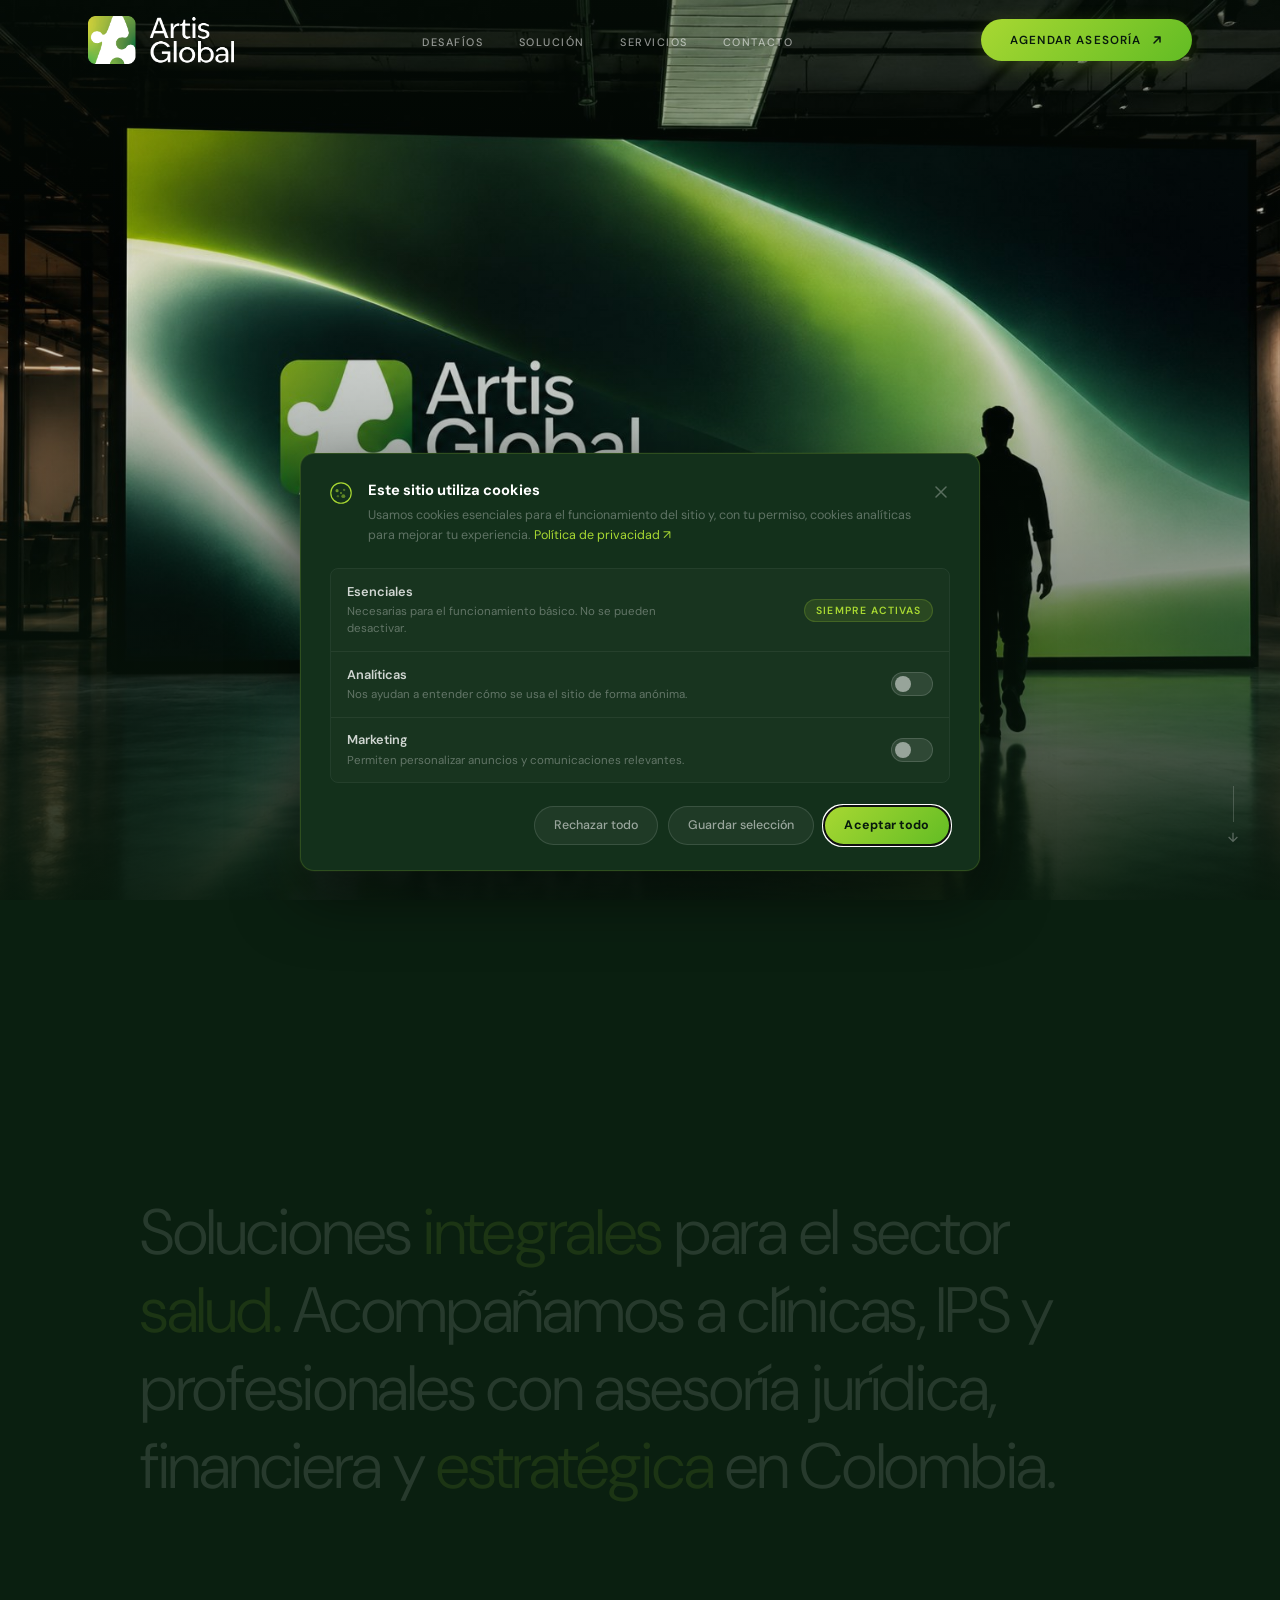
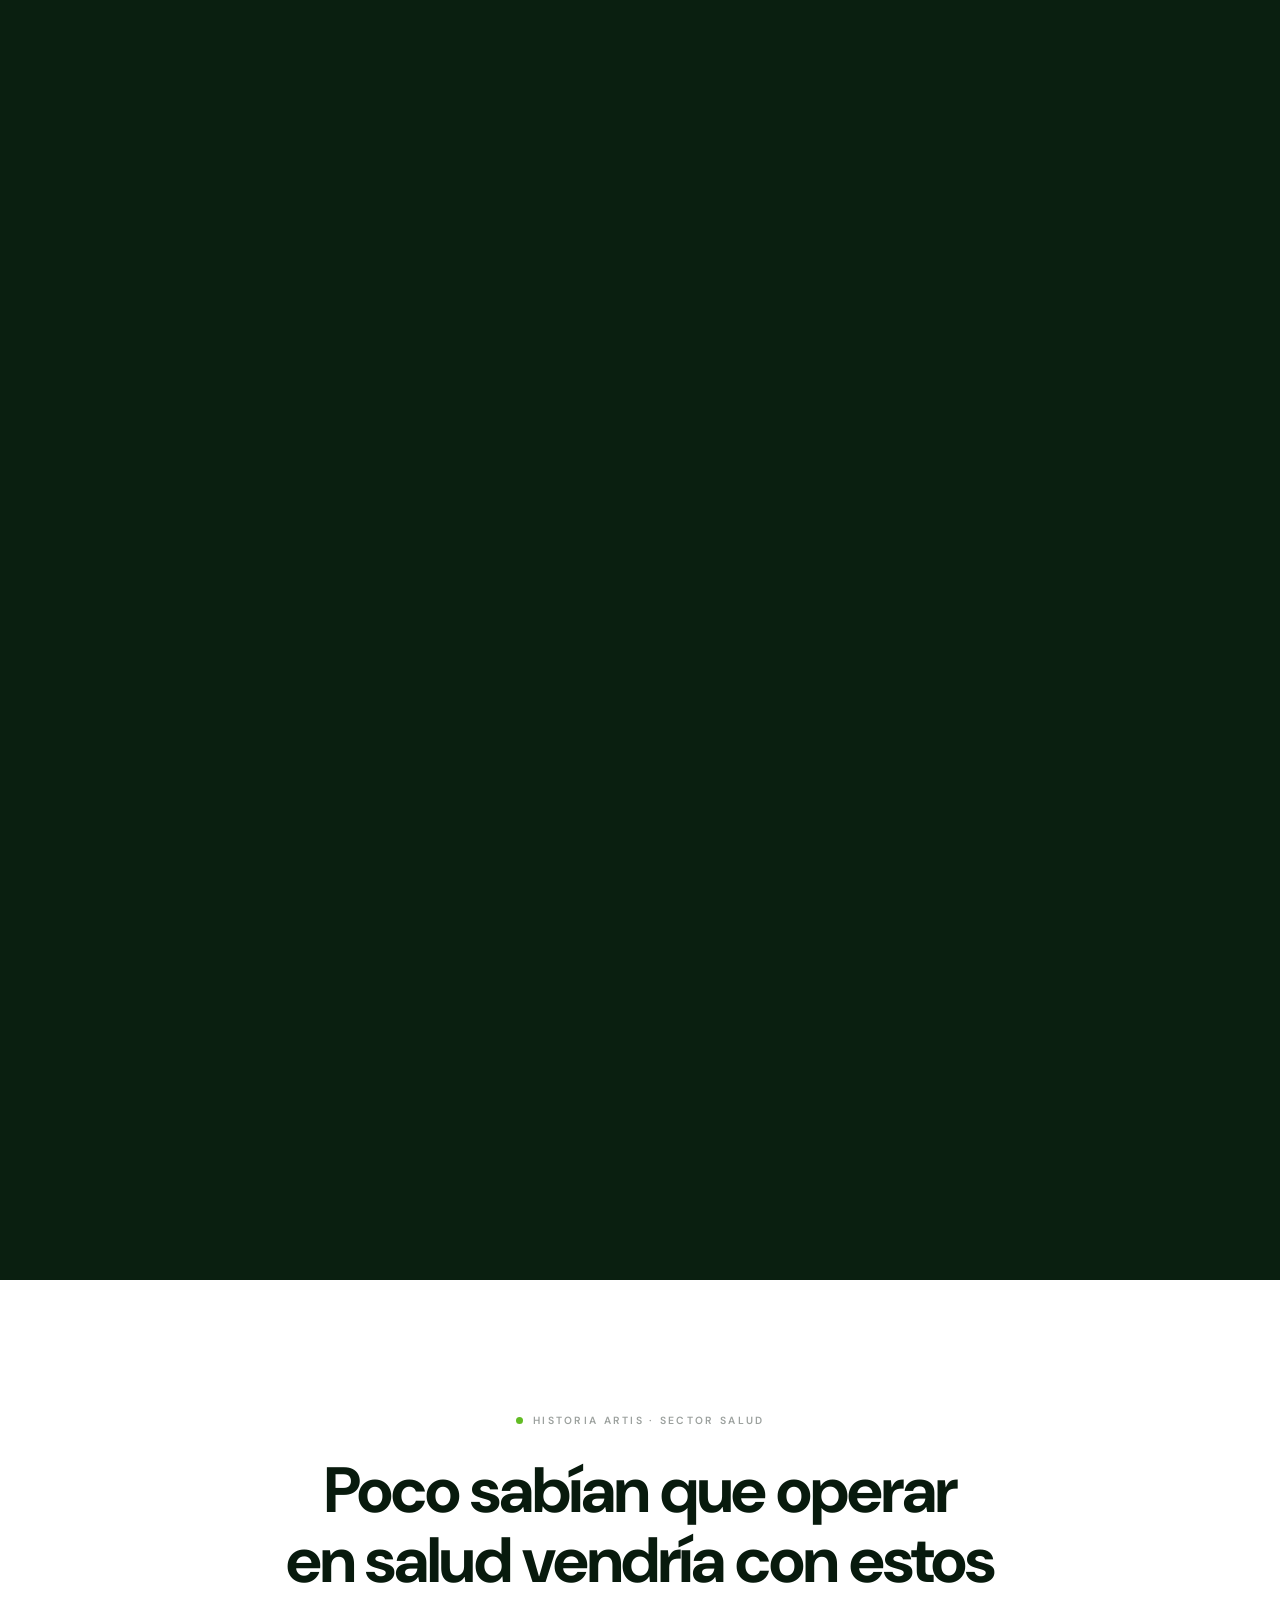
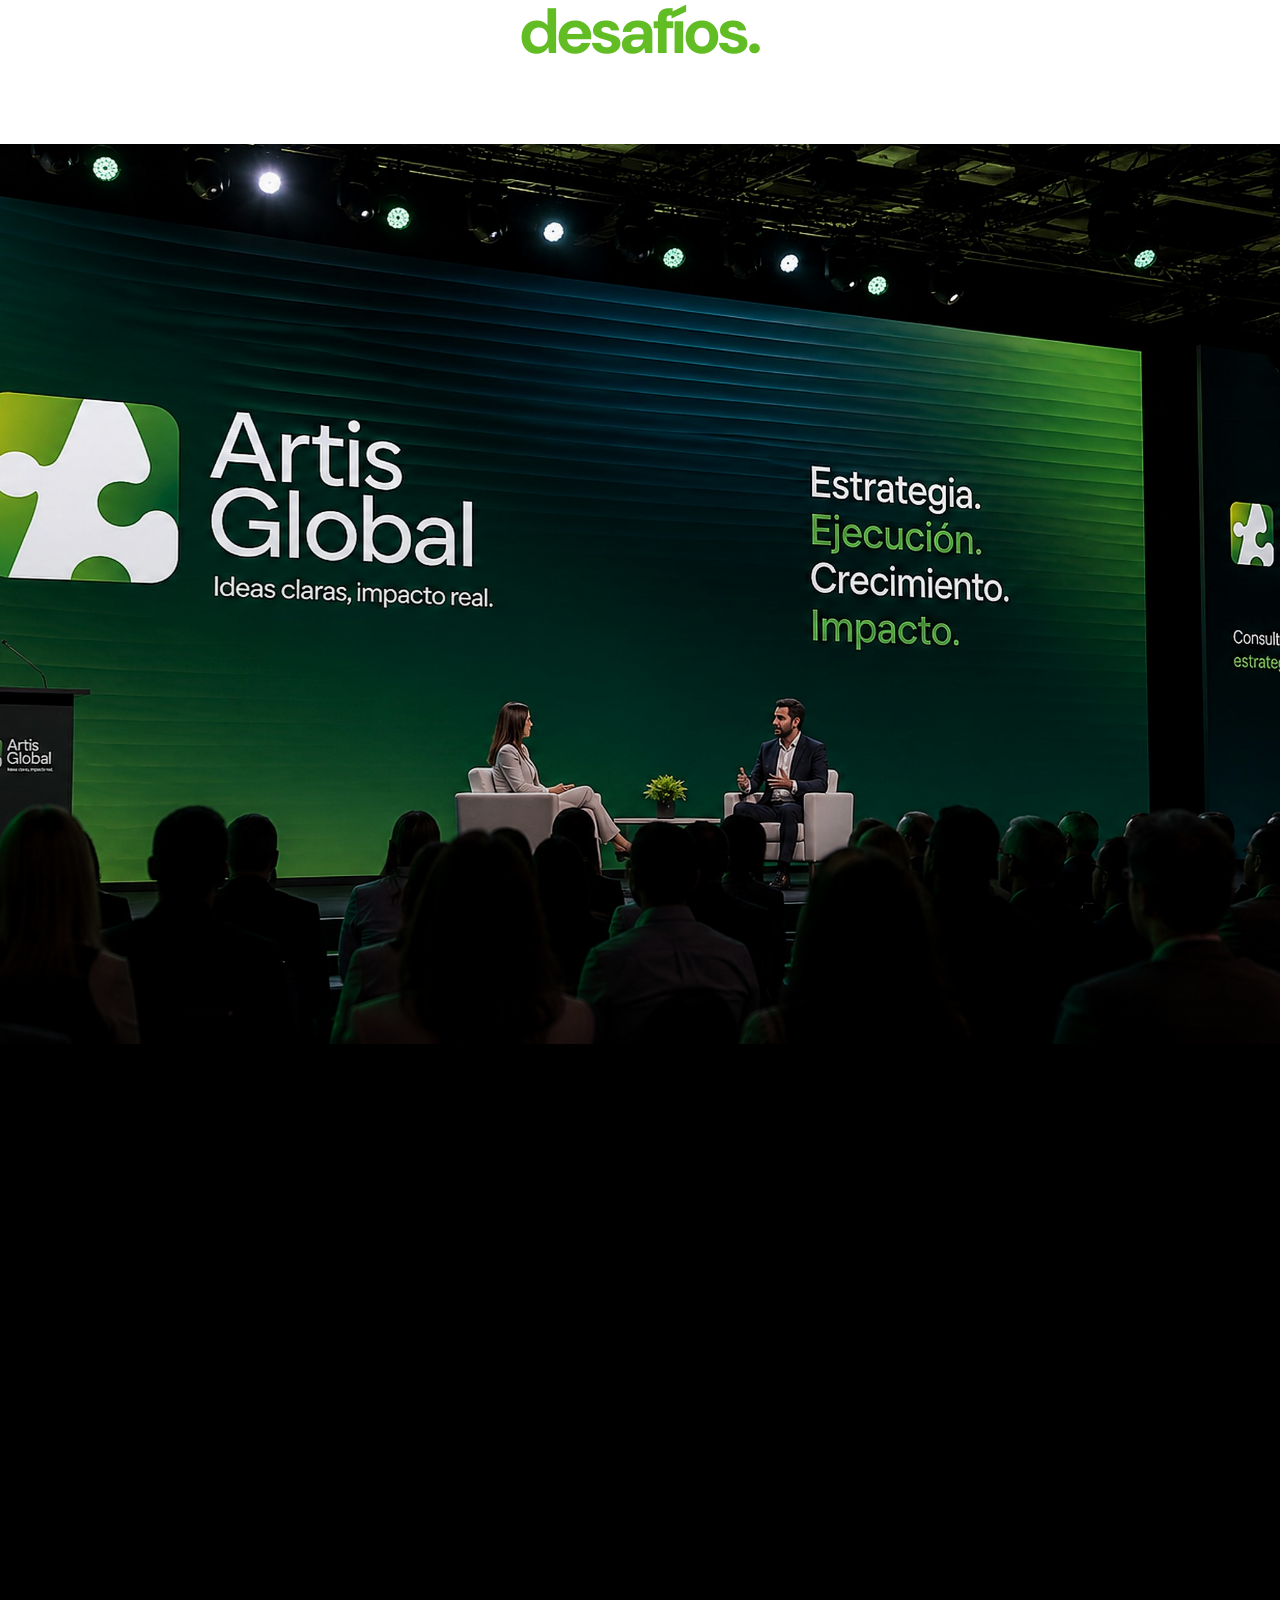
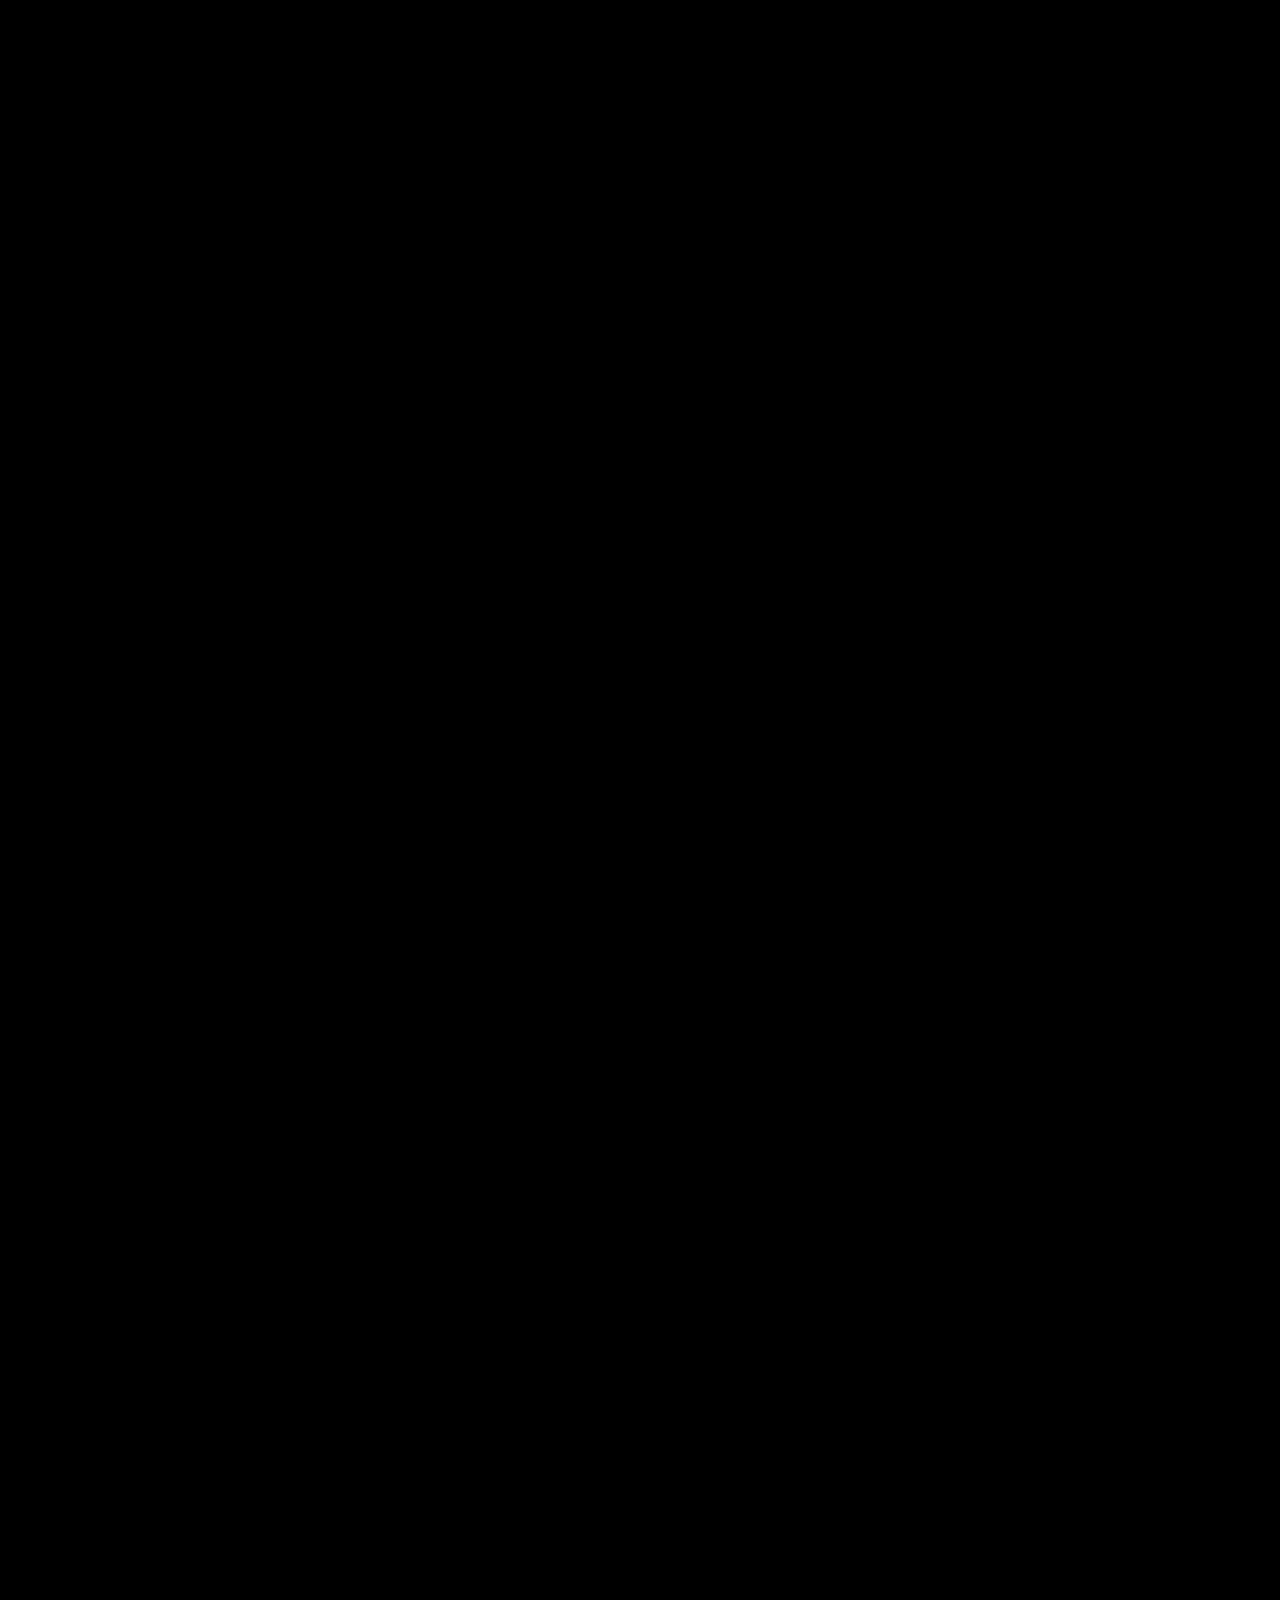
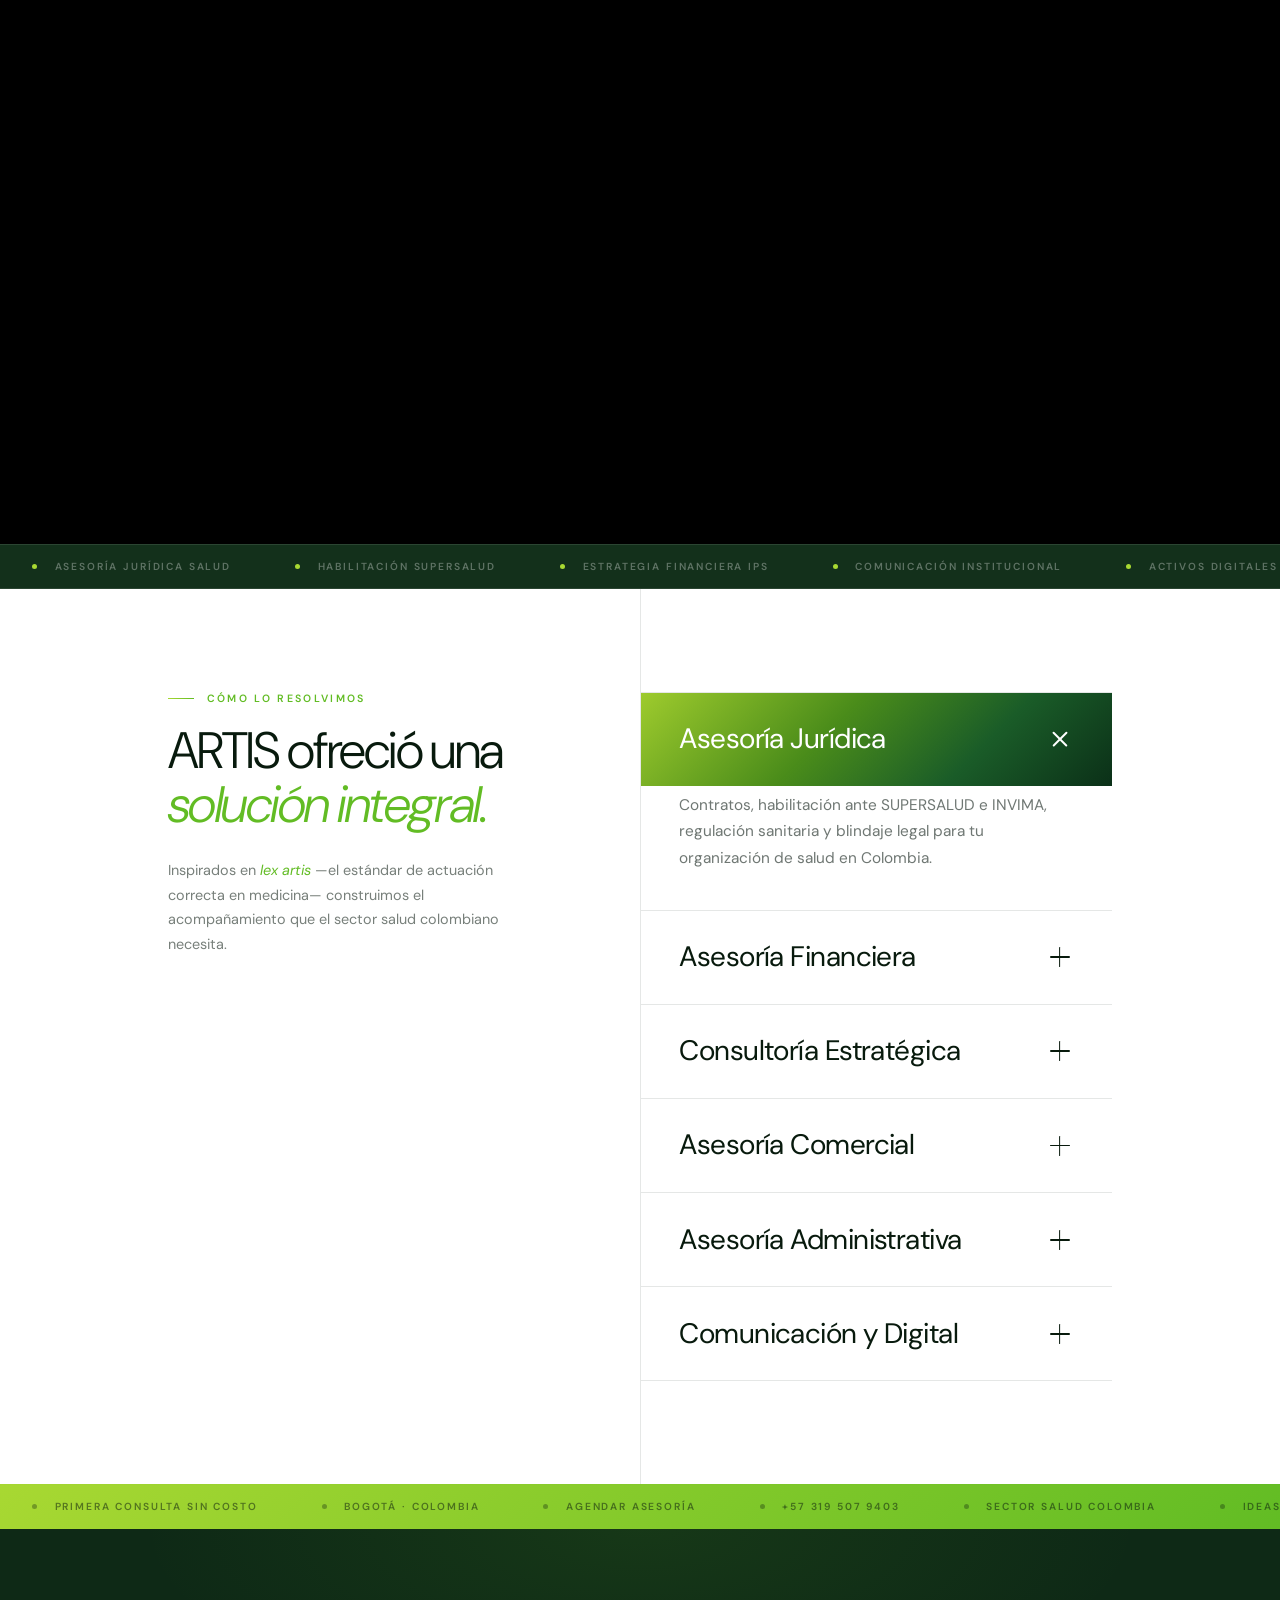
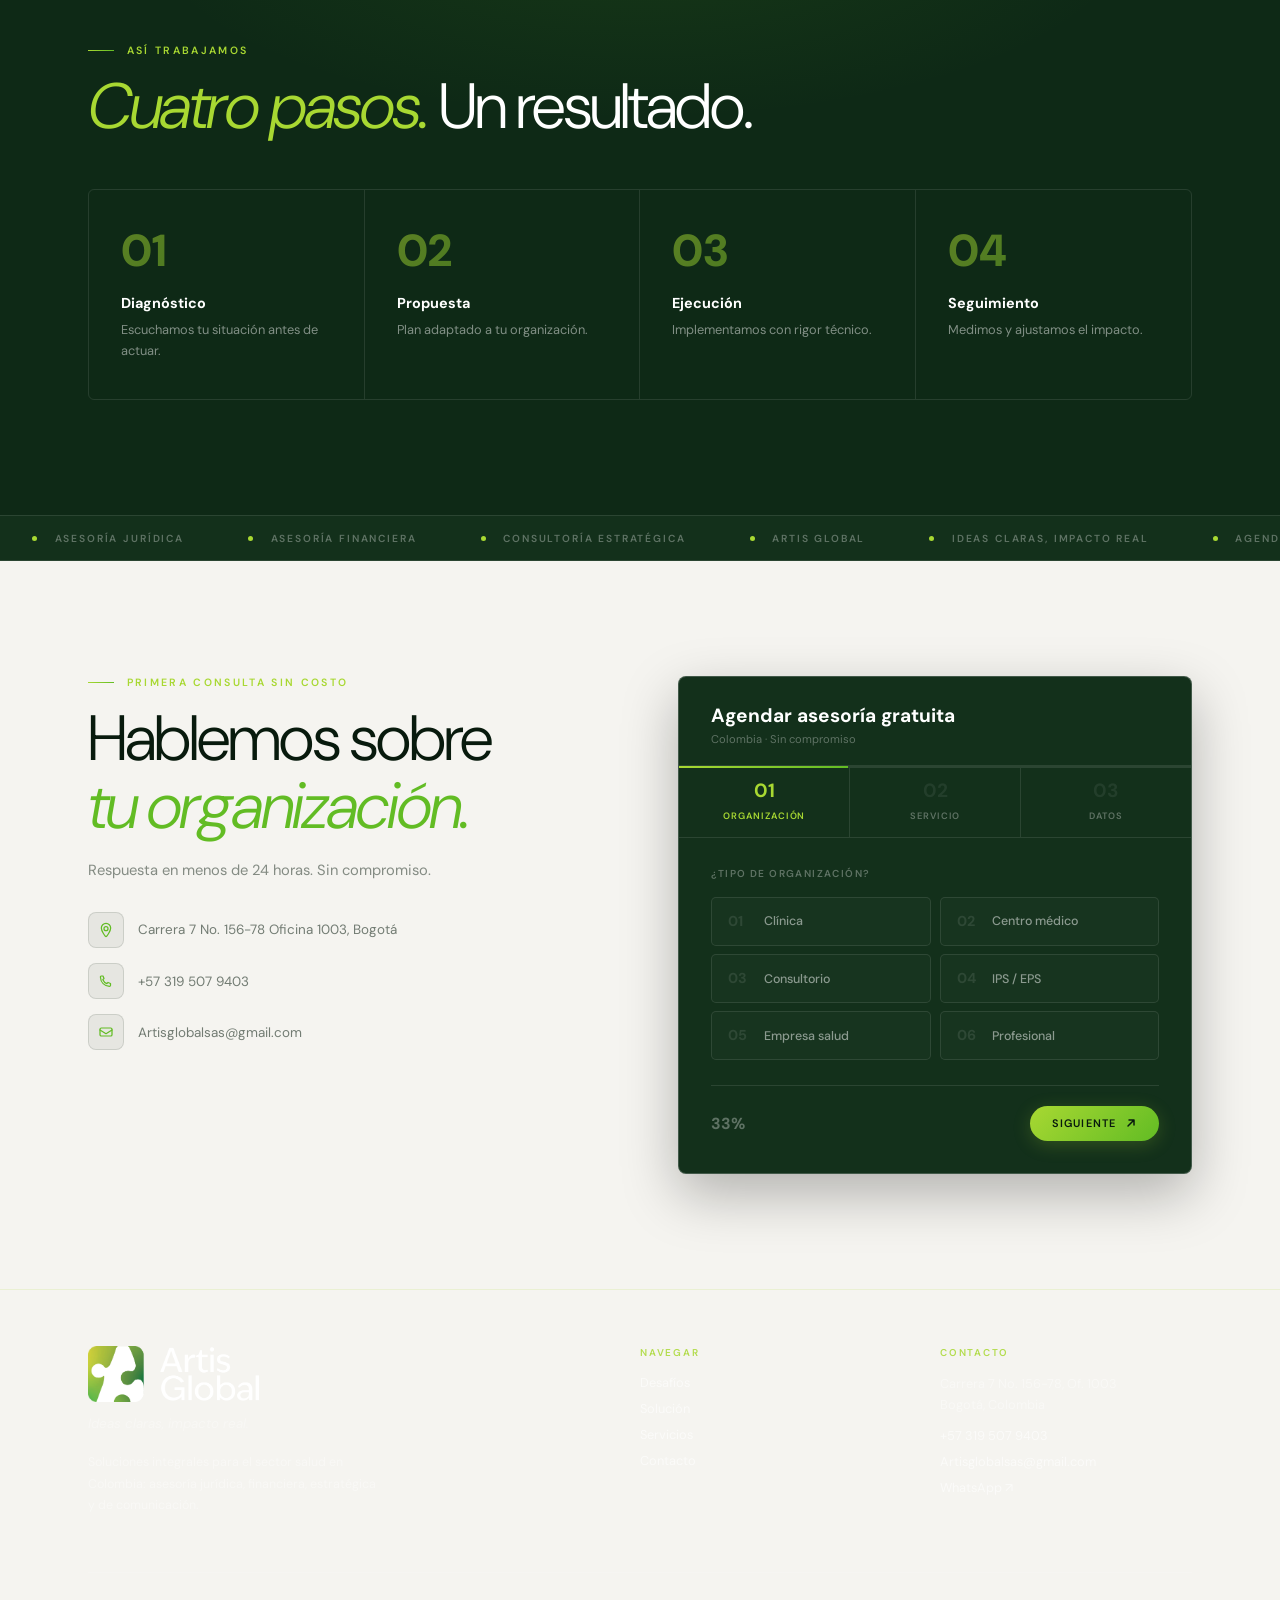
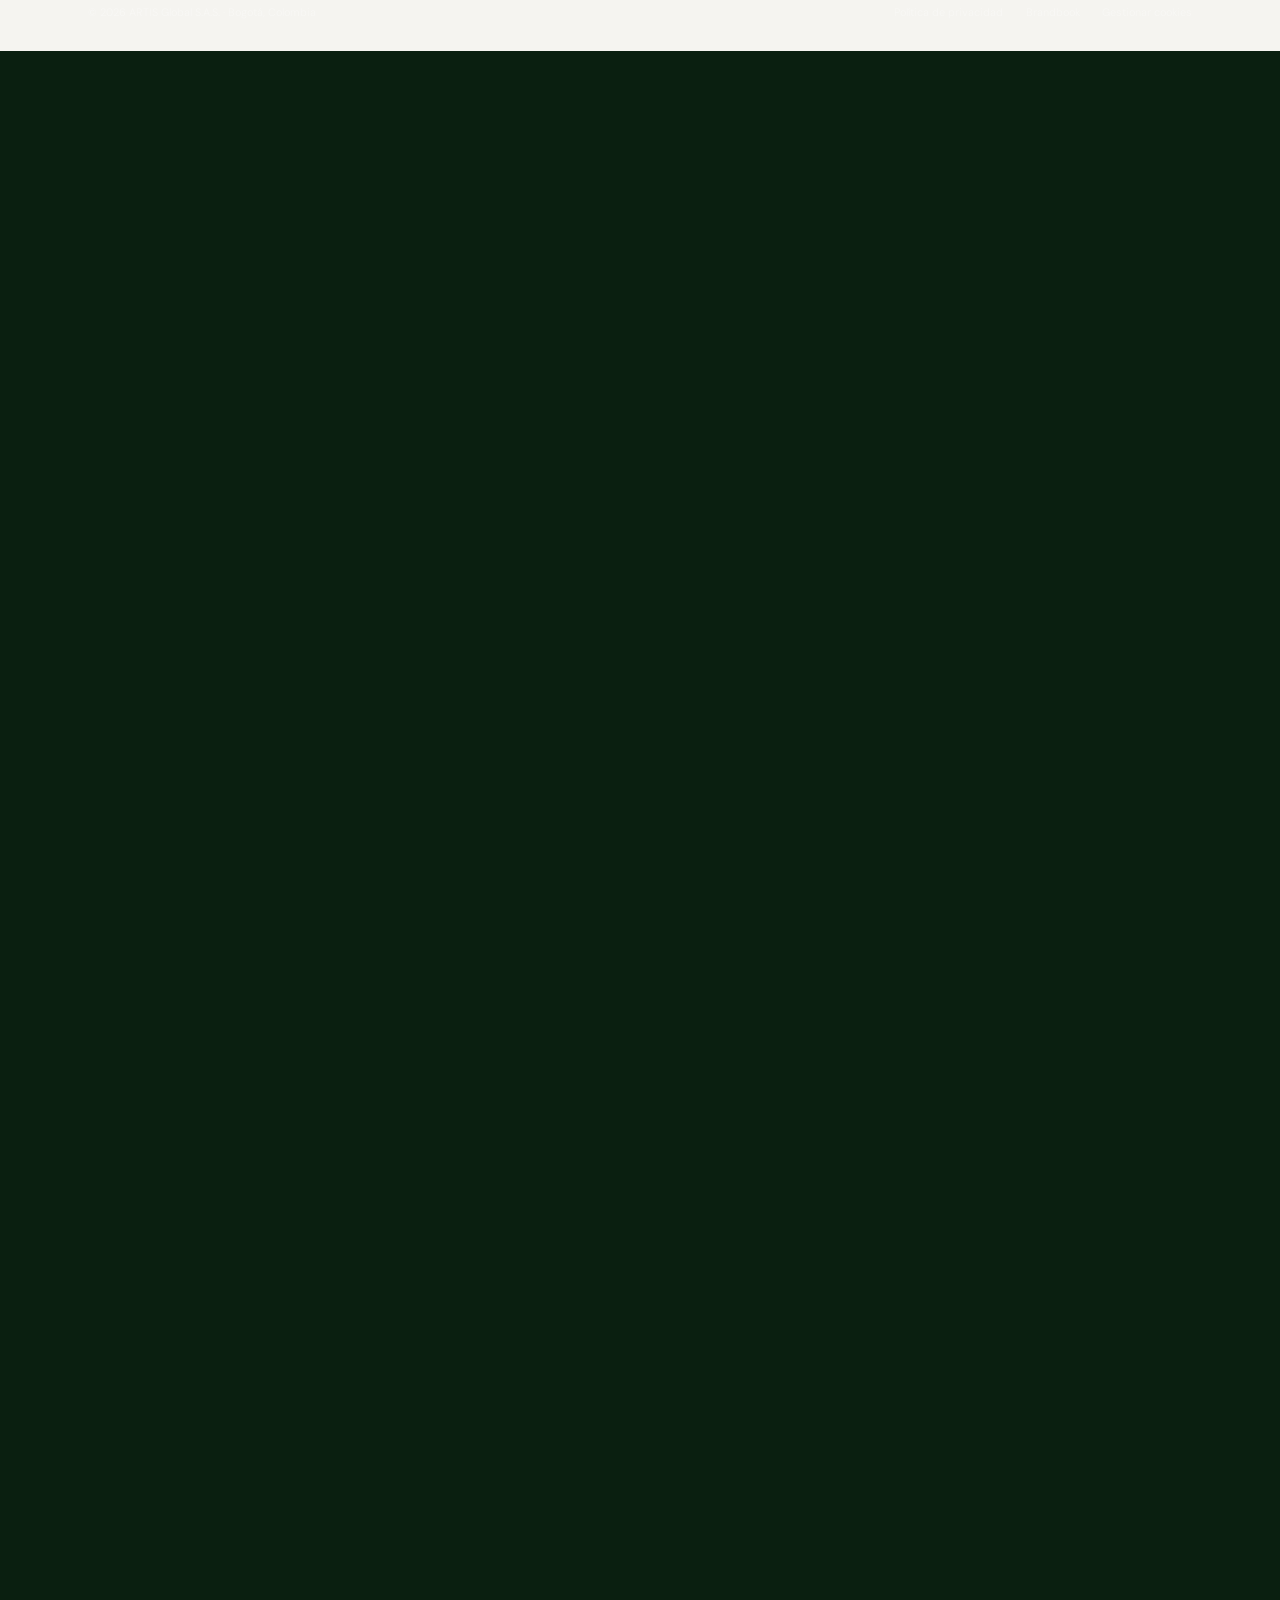
==== docs/index.html @ 13c028be "Footer: Brandbook a fila legal; mejora la resolucion del fondo del parallax - Mueve el enlace Brandb" ====
<!DOCTYPE html>
<html lang="es-CO" prefix="og: https://ogp.me/ns#">
<head>
  <meta charset="UTF-8">
  <meta name="viewport" content="width=device-width, initial-scale=1.0">
  <title>ARTIS Global | Soluciones Integrales Sector Salud Colombia</title>
  <meta name="description" content="ARTIS acompaña a clínicas, médicos, IPS y EPS en Colombia con asesoría jurídica, financiera, estratégica y de comunicación. Primera consulta sin costo. Bogotá.">
  <meta name="keywords" content="asesoría jurídica sector salud Colombia, consultoría clínicas IPS EPS Bogotá, habilitación SUPERSALUD INVIMA, comunicación digital salud Colombia, ARTIS Global Colombia">
  <meta name="robots" content="index, follow, max-snippet:-1, max-image-preview:large">
  <meta name="author" content="ARTIS Global S.A.S.">
  <meta name="language" content="es-CO">
  <meta name="geo.region" content="CO-DC">
  <meta name="geo.placename" content="Bogotá, Colombia">
  <meta name="geo.position" content="4.710989;-74.072092">
  <meta name="ICBM" content="4.710989, -74.072092">
  <link rel="canonical" href="https://www.artisglobal.com/">
  <link rel="alternate" hreflang="es-CO" href="https://www.artisglobal.com/">
  <link rel="alternate" hreflang="x-default" href="https://www.artisglobal.com/">
  <meta property="og:type"         content="website">
  <meta property="og:url"          content="https://www.artisglobal.com/">
  <meta property="og:site_name"    content="ARTIS Global">
  <meta property="og:title"        content="ARTIS Global | Soluciones Integrales Sector Salud Colombia">
  <meta property="og:description"  content="Asesoría jurídica, financiera, estratégica y de comunicación para el sector salud. Primera consulta sin costo.">
  <meta property="og:image"        content="https://www.artisglobal.com/og-artis.jpg">
  <meta property="og:image:width"  content="1200">
  <meta property="og:image:height" content="630">
  <meta property="og:image:alt"    content="ARTIS Global — Soluciones integrales para el sector salud en Bogotá, Colombia.">
  <meta property="og:locale"       content="es_CO">
  <meta name="twitter:card"        content="summary_large_image">
  <meta name="twitter:title"       content="ARTIS Global | Sector Salud Colombia">
  <meta name="twitter:description" content="Soluciones integrales para clínicas, médicos e IPS en Colombia.">
  <meta name="twitter:image"       content="https://www.artisglobal.com/og-artis.jpg">
  <meta name="theme-color"         content="#0a1f10">
  <script type="application/ld+json">
  {
    "@context":"https://schema.org",
    "@type":["ProfessionalService","LegalService"],
    "name":"ARTIS Global S.A.S.",
    "url":"https://www.artisglobal.com",
    "logo":"https://www.artisglobal.com/artis-logo.png",
    "image":"https://www.artisglobal.com/og-artis.jpg",
    "description":"Firma de soluciones integrales para el sector salud en Colombia: asesoría jurídica, financiera, estratégica, comercial, administrativa y de comunicación para clínicas, IPS, EPS y profesionales de la salud.",
    "slogan":"Ideas claras, impacto real.",
    "address":{"@type":"PostalAddress","streetAddress":"Carrera 7 No. 156-78 Oficina 1003","addressLocality":"Bogotá","addressRegion":"Cundinamarca","postalCode":"110131","addressCountry":"CO"},
    "geo":{"@type":"GeoCoordinates","latitude":"4.710989","longitude":"-74.072092"},
    "hasMap":"https://www.google.com/maps?q=Carrera+7+No.+156-78,+Bogotá,+Colombia",
    "telephone":"+57-319-507-9403",
    "email":"Artisglobalsas@gmail.com",
    "knowsLanguage":["es","en"],
    "priceRange":"$$",
    "currenciesAccepted":"COP",
    "areaServed":[{"@type":"Country","name":"Colombia"},{"@type":"City","name":"Bogotá"}],
    "openingHoursSpecification":[{"@type":"OpeningHoursSpecification","dayOfWeek":["Monday","Tuesday","Wednesday","Thursday","Friday"],"opens":"08:00","closes":"18:00"}],
    "contactPoint":{"@type":"ContactPoint","telephone":"+57-319-507-9403","contactType":"customer service","areaServed":"CO","availableLanguage":["Spanish","English"]},
    "hasOfferCatalog":{"@type":"OfferCatalog","name":"Servicios ARTIS Global","itemListElement":[
      {"@type":"Offer","itemOffered":{"@type":"Service","name":"Asesoría Jurídica en salud"}},
      {"@type":"Offer","itemOffered":{"@type":"Service","name":"Asesoría Financiera"}},
      {"@type":"Offer","itemOffered":{"@type":"Service","name":"Consultoría Estratégica"}},
      {"@type":"Offer","itemOffered":{"@type":"Service","name":"Asesoría Comercial"}},
      {"@type":"Offer","itemOffered":{"@type":"Service","name":"Asesoría Administrativa"}},
      {"@type":"Offer","itemOffered":{"@type":"Service","name":"Comunicación y Digital"}}
    ]}
  }
  </script>
  <link rel="preconnect" href="https://fonts.googleapis.com">
  <link rel="preconnect" href="https://fonts.gstatic.com" crossorigin>
  <link href="https://fonts.googleapis.com/css2?family=Cormorant:ital,wght@0,300;0,400;0,500;0,600;1,300;1,400;1,500&family=DM+Sans:ital,opsz,wght@0,9..40,300;0,9..40,400;0,9..40,500;1,9..40,300;1,9..40,400&display=swap" rel="stylesheet">
  <link rel="stylesheet" href="index.css">
</head>
<body>


  <!-- NAV -->
  <nav id="nav">
    <a href="#hero-wrap" class="nav-logo">
      <img src="artis-logo.png" alt="Artis Global — Ideas claras, impacto real." class="nav-logo-full">
    </a>
    <ul class="nav-links" role="list">
      <li><a href="#desafios"  class="nav-link">Desafíos</a></li>
      <li><a href="#solucion"  class="nav-link">Solución</a></li>
      <li><a href="#servicios" class="nav-link">Servicios</a></li>
      <li><a href="#contacto"  class="nav-link">Contacto</a></li>
    </ul>
    <div class="nav-aside">
      <span class="nav-time" id="navTime" aria-hidden="true"></span>
      <a href="#contacto" class="cta-btn">Agendar asesoría <span class="btn-arrow" aria-hidden="true"><svg viewBox="0 0 10 10" fill="none" width="10" height="10"><path d="M2 8L8 2M8 2H3M8 2v5" stroke="currentColor" stroke-width="1.5" stroke-linecap="round"/></svg></span></a>
      <button class="hamburger" id="menuBtn" aria-label="Abrir menú" aria-expanded="false">
        <span></span><span></span><span></span>
      </button>
    </div>
  </nav>

  <div class="mob-overlay" id="mobOverlay" role="dialog" aria-label="Menú de navegación">
    <button class="mob-x" id="mobClose" aria-label="Cerrar menú">✕</button>
    <a href="#desafios"  onclick="closeMob()">Desafíos</a>
    <a href="#solucion"  onclick="closeMob()">Solución</a>
    <a href="#servicios" onclick="closeMob()">Servicios</a>
    <a href="#contacto"  onclick="closeMob()" class="mob-cta-link">Agendar asesoría</a>
  </div>


  <!-- HERO — Hark Capital style scroll-driven -->
  <div id="hero-wrap">
    <div class="hero-sticky" id="heroSticky">
      <img class="home-hero-photo" src="brand/hero-home.jpg" alt="Pantalla LED gigante con la marca Artis Global y fondo abstracto verde" />
      <div class="home-hero-scrim" aria-hidden="true"></div>
      <div class="hero-bg" id="heroBg" aria-hidden="true"></div>
      <div class="hero-particles" id="heroParticles" aria-hidden="true"></div>

      <!-- El texto se trasladó a la sección "statement" (se ilumina con el scroll) -->

      <!-- Scroll indicator -->
      <div class="hero-scroll-hint" id="heroScrollHint" aria-hidden="true">
        <div class="hsh-line"></div>
        <svg viewBox="0 0 16 16" fill="none"><path d="M8 3v10M3 8l5 5 5-5" stroke="currentColor" stroke-width="1.5"/></svg>
      </div>
    </div>
    <!-- spacer drives scroll -->
    <div class="hero-spacer" aria-hidden="true"></div>
  </div>


  <!-- STATEMENT — el texto se ilumina palabra por palabra con el scroll -->
  <section class="statement" id="statement" aria-label="Propósito">
    <div class="statement-sticky">
      <h1 class="statement-text" id="statementText" data-lima="integrales,salud.,estratégica">Soluciones integrales para el sector salud. Acompañamos a clínicas, IPS y profesionales con asesoría jurídica, financiera y estratégica en Colombia.</h1>
    </div>
  </section>


  <!-- DESAFÍOS -->
  <div id="desafios">

    <!-- Intro en blanco — igual al referente: label centrado + headline grande -->
    <div class="desafios-intro">
      <p class="dsc-label reveal">
        <span class="dsc-dot" aria-hidden="true"></span>
        Historia ARTIS &middot; Sector Salud
      </p>
      <h2 class="dsc-h2 reveal rd1">
        Poco sabían que operar<br>en salud vendría con estos <em>desafíos.</em>
      </h2>
    </div>

    <!-- Sticky parallax — 400vh wrap, scrollRoom = 300vh -->
    <div id="desafios-wrap">
      <div class="dsc-sticky" id="dscSticky">
        <div class="dsc-bg-img" id="dscBgImg">
          <img src="brand/hero.jpg" alt="Evento de marca Artis Global: escenario con el logo y la audiencia" loading="lazy">
        </div>
        <div class="dsc-overlay" aria-hidden="true"></div>
        <div class="dsc-cards" id="dscCards">

          <!-- PAIR 1 — enters ~p=0.15, centered ~p=0.35, exits ~p=0.55 -->
          <!-- R1: start=103vh  speed=1877px  final=-105.6vh -->
          <div class="fc-card fc-brand" data-px-speed="1877" style="top:103vh;right:4%">
            <div class="fc-ico">
              <svg viewBox="0 0 24 24" fill="none" stroke="currentColor" stroke-width="1.5"><path d="M12 8c-2.21 0-4 .9-4 2s1.79 2 4 2 4 .9 4 2-1.79 2-4 2m0-8v2m0 8v2"/><circle cx="12" cy="12" r="10"/></svg>
            </div>
            <div class="fc-body">
              <h3>Finanzas sin criterio</h3>
              <p>Crecer sin planeación financiera compromete la sostenibilidad del modelo de salud.</p>
            </div>
          </div>
          <!-- L1: start=109vh  speed=2031px  final=-116.7vh -->
          <div class="fc-card fc-light" data-px-speed="2031" style="top:109vh;left:4%">
            <div class="fc-ico">
              <svg viewBox="0 0 24 24" fill="none" stroke="currentColor" stroke-width="1.5"><path d="M9 12h6m-6 4h6m2 5H7a2 2 0 01-2-2V5a2 2 0 012-2h5.586a1 1 0 01.707.293l5.414 5.414a1 1 0 01.293.707V19a2 2 0 01-2 2z"/></svg>
            </div>
            <div class="fc-body">
              <h3>Riesgo jurídico</h3>
              <p>Contratos mal estructurados y ausencia de respaldo ante SUPERSALUD generan exposición legal.</p>
            </div>
          </div>

          <!-- PAIR 2 — enters ~p=0.45, centered ~p=0.62, exits ~p=0.80 -->
          <!-- R2: start=133vh  speed=1495px  final=-33.1vh -->
          <div class="fc-card fc-light" data-px-speed="1495" style="top:133vh;right:4%">
            <div class="fc-ico">
              <svg viewBox="0 0 24 24" fill="none" stroke="currentColor" stroke-width="1.5"><path d="M8 12h.01M12 12h.01M16 12h.01M21 12c0 4.418-4.03 8-9 8a9.863 9.863 0 01-4.255-.949L3 20l1.395-3.72C3.512 15.042 3 13.574 3 12c0-4.418 4.03-8 9-8s9 3.582 9 8z"/></svg>
            </div>
            <div class="fc-body">
              <h3>Comunicación débil</h3>
              <p>Sin narrativa institucional ni presencia digital, la reputación se construye por azar.</p>
            </div>
          </div>
          <!-- L2: start=139vh  speed=1582px  final=-36.8vh -->
          <div class="fc-card fc-brand" data-px-speed="1582" style="top:139vh;left:4%">
            <div class="fc-ico">
              <svg viewBox="0 0 24 24" fill="none" stroke="currentColor" stroke-width="1.5"><path d="M4 6h16M4 10h16M4 14h10M4 18h6"/></svg>
            </div>
            <div class="fc-body">
              <h3>Desorden operativo</h3>
              <p>Sin estructura, el tiempo se consume en apagar incendios en lugar de crecer.</p>
            </div>
          </div>

          <!-- PAIR 3 — enters ~p=0.72, centered ~p=0.88, final ~11vh -->
          <!-- R3: start=163vh  speed=1360px  final=11.9vh -->
          <div class="fc-card fc-brand" data-px-speed="1360" style="top:163vh;right:4%">
            <div class="fc-ico">
              <svg viewBox="0 0 24 24" fill="none" stroke="currentColor" stroke-width="1.5"><path d="M13 7h8m0 0v8m0-8l-8 8-4-4-6 6"/></svg>
            </div>
            <div class="fc-body">
              <h3>Crecimiento sin rumbo</h3>
              <p>Expandirse sin estrategia comercial genera ineficiencias difíciles de revertir.</p>
            </div>
          </div>
          <!-- L3: start=169vh  speed=1422px  final=11vh -->
          <div class="fc-card fc-light" data-px-speed="1422" style="top:169vh;left:4%">
            <div class="fc-ico">
              <svg viewBox="0 0 24 24" fill="none" stroke="currentColor" stroke-width="1.5"><path d="M17 20h5v-2a3 3 0 00-5.356-1.857M17 20H7m10 0v-2c0-.656-.126-1.283-.356-1.857M7 20H2v-2a3 3 0 015.356-1.857M7 20v-2c0-.656.126-1.283.356-1.857m0 0a5.002 5.002 0 019.288 0M15 7a3 3 0 11-6 0 3 3 0 016 0z"/></svg>
            </div>
            <div class="fc-body">
              <h3>Sin un partner real</h3>
              <p>Múltiples proveedores fragmentados que no conocen el sector salud colombiano.</p>
            </div>
          </div>

        </div>
      </div>
      <div class="dsc-spacer" aria-hidden="true"></div>
    </div>
  </div>


  <!-- MARQUEE 1 -->
  <div class="mq-strip mq-dark" aria-hidden="true">
    <div class="mq-track" id="mq1"></div>
  </div>


  <!-- SOLUCIÓN — accordion Prime Exits -->
  <section id="solucion" class="sol-section">
    <div class="sol-layout">

      <div class="sol-left">
        <p class="section-label reveal">Cómo lo resolvimos</p>
        <h2 class="reveal rd1">ARTIS ofreció una <em>solución integral.</em></h2>
        <p class="sol-tagline reveal rd2">
          Inspirados en <em>lex artis</em> —el estándar de actuación correcta en medicina— construimos el acompañamiento que el sector salud colombiano necesita.
        </p>
      </div>

      <div class="sol-right">

        <div class="acc-item acc-open" data-acc>
          <button class="acc-trigger" aria-expanded="true">
            <span class="acc-title">Asesoría Jurídica</span>
            <span class="acc-icon" aria-hidden="true"><span></span><span></span></span>
          </button>
          <div class="acc-body">
            <p>Contratos, habilitación ante SUPERSALUD e INVIMA, regulación sanitaria y blindaje legal para tu organización de salud en Colombia.</p>
          </div>
        </div>

        <div class="acc-item" data-acc>
          <button class="acc-trigger" aria-expanded="false">
            <span class="acc-title">Asesoría Financiera</span>
            <span class="acc-icon" aria-hidden="true"><span></span><span></span></span>
          </button>
          <div class="acc-body">
            <p>Estructura de costos, planeación presupuestal y decisiones financieras con criterio sectorial para crecer con solidez.</p>
          </div>
        </div>

        <div class="acc-item" data-acc>
          <button class="acc-trigger" aria-expanded="false">
            <span class="acc-title">Consultoría Estratégica</span>
            <span class="acc-icon" aria-hidden="true"><span></span><span></span></span>
          </button>
          <div class="acc-body">
            <p>Diagnóstico organizacional profundo y acompañamiento en las decisiones que definen el rumbo de tu organización.</p>
          </div>
        </div>

        <div class="acc-item" data-acc>
          <button class="acc-trigger" aria-expanded="false">
            <span class="acc-title">Asesoría Comercial</span>
            <span class="acc-icon" aria-hidden="true"><span></span><span></span></span>
          </button>
          <div class="acc-body">
            <p>Desarrollo de mercado, alianzas estratégicas y posicionamiento comercial para crecer de forma ordenada en el sector salud colombiano.</p>
          </div>
        </div>

        <div class="acc-item" data-acc>
          <button class="acc-trigger" aria-expanded="false">
            <span class="acc-title">Asesoría Administrativa</span>
            <span class="acc-icon" aria-hidden="true"><span></span><span></span></span>
          </button>
          <div class="acc-body">
            <p>Diseño de procesos y gestión operativa para que tu clínica, IPS o consultorio funcione con eficiencia real.</p>
          </div>
        </div>

        <div class="acc-item" data-acc>
          <button class="acc-trigger" aria-expanded="false">
            <span class="acc-title">Comunicación y Digital</span>
            <span class="acc-icon" aria-hidden="true"><span></span><span></span></span>
          </button>
          <div class="acc-body">
            <p>Identidad institucional, narrativa de marca, sitio web y activos digitales que posicionan y generan confianza en el ecosistema de salud.</p>
          </div>
        </div>

      </div>
    </div>
  </section>


  <!-- MARQUEE 2 -->
  <div class="mq-strip mq-accent" aria-hidden="true">
    <div class="mq-track" id="mq2"></div>
  </div>


  <!-- PROCESO -->
  <section id="servicios">
    <div class="section-intro">
      <p class="section-label reveal">Así trabajamos</p>
      <h2 class="reveal rd1"><em>Cuatro pasos.</em> Un resultado.</h2>
    </div>
    <div class="process-row">
      <div class="proc-step reveal"><span class="proc-n">01</span><h3>Diagnóstico</h3><p>Escuchamos tu situación antes de actuar.</p></div>
      <div class="proc-step reveal rd1"><span class="proc-n">02</span><h3>Propuesta</h3><p>Plan adaptado a tu organización.</p></div>
      <div class="proc-step reveal rd2"><span class="proc-n">03</span><h3>Ejecución</h3><p>Implementamos con rigor técnico.</p></div>
      <div class="proc-step reveal rd3"><span class="proc-n">04</span><h3>Seguimiento</h3><p>Medimos y ajustamos el impacto.</p></div>
    </div>
  </section>


  <!-- MARQUEE 3 -->
  <div class="mq-strip mq-dark" aria-hidden="true">
    <div class="mq-track" id="mq3"></div>
  </div>


  <!-- CONTACTO + FOOTER — scroll-driven: blanco → verde profundo -->
  <div id="cf-wrap">
    <div class="cf-sticky" id="cfSticky">

      <section id="contacto">
        <div class="contact-outer">

          <div class="contact-info-col">
            <p class="section-label reveal">Primera consulta sin costo</p>
            <h2 class="reveal rd1">Hablemos sobre<br><em>tu organización.</em></h2>
            <p class="ci-sub reveal rd2">Respuesta en menos de 24 horas. Sin compromiso.</p>
            <div class="ci-block reveal rd3">
              <div class="ci-row">
                <span class="ci-icon" aria-hidden="true">
                  <svg viewBox="0 0 18 18" fill="none" width="16" height="16"><path d="M9 9.75a2.25 2.25 0 100-4.5 2.25 2.25 0 000 4.5z" stroke="currentColor" stroke-width="1.4" stroke-linecap="round" stroke-linejoin="round"/><path d="M9 1.5A5.25 5.25 0 0114.25 6.75c0 3.375-4.5 9.75-5.25 9.75S3.75 10.125 3.75 6.75A5.25 5.25 0 019 1.5z" stroke="currentColor" stroke-width="1.4" stroke-linecap="round" stroke-linejoin="round"/></svg>
                </span>
                <span>Carrera 7 No. 156-78 Oficina 1003, Bogotá</span>
              </div>
              <div class="ci-row">
                <span class="ci-icon" aria-hidden="true">
                  <svg viewBox="0 0 18 18" fill="none" width="16" height="16"><path d="M3.375 3.375h2.25l1.125 2.813L5.437 7.5a9 9 0 004.5 4.5l1.313-1.313 2.813 1.125v2.25A1.125 1.125 0 0112.938 15C7.116 14.677 3.073 10.634 2.75 4.812a1.125 1.125 0 011.125-1.437z" stroke="currentColor" stroke-width="1.4" stroke-linecap="round" stroke-linejoin="round"/></svg>
                </span>
                <a href="tel:+573195079403">+57 319 507 9403</a>
              </div>
              <div class="ci-row">
                <span class="ci-icon" aria-hidden="true">
                  <svg viewBox="0 0 18 18" fill="none" width="16" height="16"><rect x="2.25" y="4.5" width="13.5" height="9" rx="1.5" stroke="currentColor" stroke-width="1.4" stroke-linecap="round" stroke-linejoin="round"/><path d="M2.25 6.75l6.75 4.125 6.75-4.125" stroke="currentColor" stroke-width="1.4" stroke-linecap="round" stroke-linejoin="round"/></svg>
                </span>
                <a href="mailto:Artisglobalsas@gmail.com">Artisglobalsas@gmail.com</a>
              </div>
            </div>
          </div>

          <div class="wizard-col reveal rd2">
            <div class="wizard-card" id="wiz">
              <div id="wizHead">
                <div class="wiz-top">
                  <p class="wiz-title">Agendar asesoría gratuita</p>
                  <p class="wiz-sub">Colombia &middot; Sin compromiso</p>
                </div>
                <div class="wiz-prog-bar"><div class="wiz-prog-fill" id="progFill" style="width:33%"></div></div>
                <div class="wiz-tabs">
                  <div class="wtab active" id="wt0"><span class="wtn">01</span><span class="wtl">Organización</span></div>
                  <div class="wtab"        id="wt1"><span class="wtn">02</span><span class="wtl">Servicio</span></div>
                  <div class="wtab"        id="wt2"><span class="wtn">03</span><span class="wtl">Datos</span></div>
                </div>
              </div>
              <div class="wiz-body" id="wizBody">

                <div class="wstep active" id="ws0">
                  <p class="wlabel">¿Tipo de organización?</p>
                  <div class="opts">
                    <div class="opt" data-v="Clínica"><span class="on">01</span><span class="ot">Clínica</span></div>
                    <div class="opt" data-v="Centro médico"><span class="on">02</span><span class="ot">Centro médico</span></div>
                    <div class="opt" data-v="Consultorio"><span class="on">03</span><span class="ot">Consultorio</span></div>
                    <div class="opt" data-v="IPS / EPS"><span class="on">04</span><span class="ot">IPS / EPS</span></div>
                    <div class="opt" data-v="Empresa del sector"><span class="on">05</span><span class="ot">Empresa salud</span></div>
                    <div class="opt" data-v="Profesional de salud"><span class="on">06</span><span class="ot">Profesional</span></div>
                  </div>
                  <div class="wfoot"><span class="wpct">33%</span><button class="cta-btn sm" id="n0">Siguiente <span class="btn-arrow" aria-hidden="true"><svg viewBox="0 0 10 10" fill="none" width="10" height="10"><path d="M2 8L8 2M8 2H3M8 2v5" stroke="currentColor" stroke-width="1.5" stroke-linecap="round"/></svg></span></button></div>
                </div>

                <div class="wstep" id="ws1">
                  <p class="wlabel">¿Qué servicio necesitas?</p>
                  <div class="opts">
                    <div class="opt" data-v="Jurídica"><span class="on">01</span><span class="ot">Jurídica</span></div>
                    <div class="opt" data-v="Financiera"><span class="on">02</span><span class="ot">Financiera</span></div>
                    <div class="opt" data-v="Estratégica"><span class="on">03</span><span class="ot">Estratégica</span></div>
                    <div class="opt" data-v="Comercial"><span class="on">04</span><span class="ot">Comercial</span></div>
                    <div class="opt" data-v="Comunicación"><span class="on">05</span><span class="ot">Comunicación</span></div>
                    <div class="opt" data-v="Integral 360°"><span class="on">06</span><span class="ot">Integral</span></div>
                  </div>
                  <div class="wfoot"><span class="wpct">66%</span><div class="wbtns"><button class="ghost-btn" id="b1">← Volver</button><button class="cta-btn sm" id="n1">Siguiente <span class="btn-arrow" aria-hidden="true"><svg viewBox="0 0 10 10" fill="none" width="10" height="10"><path d="M2 8L8 2M8 2H3M8 2v5" stroke="currentColor" stroke-width="1.5" stroke-linecap="round"/></svg></span></button></div></div>
                </div>

                <div class="wstep" id="ws2">
                  <p class="wlabel">Tus datos de contacto</p>
                  <div class="frow">
                    <div class="fg"><label for="fn">Nombre *</label><input type="text" id="fn" placeholder="Juan Pérez" required autocomplete="name"></div>
                    <div class="fg"><label for="fo">Organización *</label><input type="text" id="fo" placeholder="Clínica / IPS" required></div>
                  </div>
                  <div class="frow">
                    <div class="fg"><label for="fe">Correo *</label><input type="email" id="fe" placeholder="correo@ejemplo.com" required autocomplete="email"></div>
                    <div class="fg"><label for="ft">WhatsApp *</label><input type="tel" id="ft" placeholder="+57 300 000 0000" required autocomplete="tel"></div>
                  </div>
                  <div class="fg">
                    <label for="fc">Ciudad</label>
                    <select id="fc">
                      <option value="">Ciudad en Colombia...</option>
                      <option>Bogotá</option><option>Medellín</option><option>Cali</option>
                      <option>Barranquilla</option><option>Bucaramanga</option><option>Otra</option>
                    </select>
                  </div>
                  <div class="wfoot"><span class="wpct">100%</span><div class="wbtns"><button class="ghost-btn" id="b2">← Volver</button><button class="cta-btn sm" id="sub">Enviar <span class="btn-arrow" aria-hidden="true"><svg viewBox="0 0 10 10" fill="none" width="10" height="10"><path d="M2 8L8 2M8 2H3M8 2v5" stroke="currentColor" stroke-width="1.5" stroke-linecap="round"/></svg></span></button></div></div>
                </div>

              </div>
              <div class="wiz-ok" id="wizOk" aria-live="polite">
                <p class="wiz-ok-icon" aria-hidden="true">✅</p>
                <h3>¡Solicitud recibida!</h3>
                <p>Te contactamos en menos de 24 h.<br><em>Ideas claras, impacto real.</em></p>
              </div>
            </div>
          </div>

        </div>
      </section>

      <!-- FOOTER -->
      <footer id="footer">
        <div class="foot-inner">
          <div class="foot-brand">
            <a href="#hero-wrap" class="nav-logo">
              <img src="artis-logo.png" alt="Artis Global" class="nav-logo-full nav-logo-full--footer">
            </a>
            <p class="foot-tag"><em>Ideas claras, impacto real.</em></p>
            <p class="foot-desc">Soluciones integrales para el sector salud en Colombia: asesoría jurídica, financiera, estratégica y de comunicación.</p>
          </div>
          <nav class="foot-col" aria-label="Navegación">
            <p class="foot-col-t">Navegar</p>
            <a href="#desafios">Desafíos</a>
            <a href="#solucion">Solución</a>
            <a href="#servicios">Servicios</a>
            <a href="#contacto">Contacto</a>
          </nav>
          <div class="foot-col">
            <p class="foot-col-t">Contacto</p>
            <address class="foot-address">
              <p>Carrera 7 No. 156-78, Of. 1003<br>Bogotá, Colombia</p>
            </address>
            <a href="tel:+573195079403">+57 319 507 9403</a>
            <a href="mailto:Artisglobalsas@gmail.com">Artisglobalsas@gmail.com</a>
            <a href="https://wa.me/573195079403" target="_blank" rel="noopener noreferrer">WhatsApp ↗</a>
          </div>
          <div class="foot-copy-row">
            <span>© 2026 ARTIS Global S.A.S. · Bogotá, Colombia</span>
            <nav class="foot-legal" aria-label="Legal">
              <a href="privacy.html">Política de privacidad</a>
              <a href="brandbook.html">Brandbook</a>
              <a href="#" id="cookieManageLink">Gestionar cookies</a>
            </nav>
          </div>
        </div>
      </footer>

    </div><!-- .cf-sticky -->
    <div class="cf-spacer" aria-hidden="true"></div>
  </div><!-- #cf-wrap -->


  <!-- ═══════════════════════════════════
       COOKIE CONSENT BANNER
  ═══════════════════════════════════ -->
  <div id="cookieBanner" class="ck-banner" role="dialog" aria-label="Aviso de cookies" aria-modal="true" hidden>
    <div class="ck-inner">

      <div class="ck-top">
        <div class="ck-icon" aria-hidden="true">
          <svg viewBox="0 0 28 28" fill="none" width="22" height="22">
            <circle cx="14" cy="14" r="13" stroke="currentColor" stroke-width="1.5"/>
            <circle cx="9"  cy="11" r="2" fill="currentColor" opacity=".6"/>
            <circle cx="18" cy="10" r="1.5" fill="currentColor" opacity=".4"/>
            <circle cx="17" cy="18" r="2.5" fill="currentColor" opacity=".5"/>
            <circle cx="10" cy="18" r="1.5" fill="currentColor" opacity=".35"/>
            <circle cx="14" cy="14" r="1" fill="currentColor"/>
          </svg>
        </div>
        <div class="ck-text">
          <p class="ck-title">Este sitio utiliza cookies</p>
          <p class="ck-sub">Usamos cookies esenciales para el funcionamiento del sitio y, con tu permiso, cookies analíticas para mejorar tu experiencia. <a href="privacy.html" target="_blank">Política de privacidad ↗</a></p>
        </div>
        <button class="ck-close" id="ckClose" aria-label="Cerrar aviso de cookies">
          <svg viewBox="0 0 12 12" fill="none" width="12" height="12"><path d="M1 1l10 10M11 1L1 11" stroke="currentColor" stroke-width="1.5" stroke-linecap="round"/></svg>
        </button>
      </div>

      <div class="ck-toggles">
        <div class="ck-toggle-row">
          <div class="ck-toggle-info">
            <span class="ck-toggle-name">Esenciales</span>
            <span class="ck-toggle-desc">Necesarias para el funcionamiento básico. No se pueden desactivar.</span>
          </div>
          <div class="ck-toggle ck-toggle--locked" aria-label="Siempre activas">
            <span class="ck-locked-label">Siempre activas</span>
          </div>
        </div>
        <div class="ck-toggle-row">
          <div class="ck-toggle-info">
            <span class="ck-toggle-name">Analíticas</span>
            <span class="ck-toggle-desc">Nos ayudan a entender cómo se usa el sitio de forma anónima.</span>
          </div>
          <button class="ck-toggle" id="ckAnalytics" role="switch" aria-checked="false" data-key="analytics">
            <span class="ck-thumb"></span>
          </button>
        </div>
        <div class="ck-toggle-row">
          <div class="ck-toggle-info">
            <span class="ck-toggle-name">Marketing</span>
            <span class="ck-toggle-desc">Permiten personalizar anuncios y comunicaciones relevantes.</span>
          </div>
          <button class="ck-toggle" id="ckMarketing" role="switch" aria-checked="false" data-key="marketing">
            <span class="ck-thumb"></span>
          </button>
        </div>
      </div>

      <div class="ck-actions">
        <button class="ck-btn-secondary" id="ckReject">Rechazar todo</button>
        <button class="ck-btn-secondary" id="ckCustom">Guardar selección</button>
        <button class="ck-btn-primary" id="ckAccept">Aceptar todo</button>
      </div>

    </div>
  </div>

  <script src="index.js"></script>
</body>
</html>
---- docs/index.css ----
/* ═══════════════════════════════════════════════════════
   ARTIS GLOBAL · index.css
═══════════════════════════════════════════════════════ */

/* ── TOKENS ── */
:root {
  --lima:      #a8d832;
  --lima-mid:  #62bc24;
  --lima-deep: #1e6830;
  --forest:    #0e3a1e;
  --ink:       #081a0d;
  --grad-brand: linear-gradient(135deg,#a8d832 0%,#52a01a 40%,#1e6830 70%,#0e3a1e 100%);
  --grad-btn:   linear-gradient(135deg,#a8d832 0%,#62bc24 100%);
  --grad-hero:  linear-gradient(150deg,#0e3d20 0%,#061812 55%,#0a2e18 100%);
  --white:   #ffffff;
  --muted:   rgba(255,255,255,.6);
  --muted2:  rgba(255,255,255,.32);
  --border:  rgba(255,255,255,.1);
  --border2: rgba(255,255,255,.2);
  --bg:    #0a1f10;
  --bg2:   #0e2916;
  --panel: #13301b;
  --card:  #193d22;
  --serif: 'Cormorant', Georgia, serif;
  --sans:  'DM Sans', system-ui, sans-serif;
  --gutter: clamp(1.6rem, 7vw, 5.5rem);
  --max:    1120px;
}

/* ── RESET ── */
*, *::before, *::after { box-sizing:border-box; margin:0; padding:0 }
html { scroll-behavior:smooth; font-size:16px }
body { font-family:var(--sans); background:var(--bg); color:var(--white); overflow-x:hidden; -webkit-font-smoothing:antialiased }
/* Ambient light — subtle top-center glow on every page */
body::before {
  content:''; position:fixed; top:0; left:0; right:0; height:100vh;
  background: radial-gradient(ellipse 100% 60% at 50% -10%, rgba(98,188,36,.07) 0%, transparent 70%);
  pointer-events:none; z-index:0;
}
a { text-decoration:none; color:inherit }
ul { list-style:none }
button { font-family:var(--sans); cursor:pointer; border:none; background:none; color:inherit }
address { font-style:normal }
img { display:block; max-width:100% }

/* ── CURSOR ── */

/* ── NAV ── */
#nav {
  position:fixed; inset:0 0 auto; z-index:100;
  display:flex; align-items:center; justify-content:space-between;
  padding:1rem var(--gutter);
  border-bottom:1px solid transparent;
  transition:background .35s,border-color .35s,backdrop-filter .35s;
}
.nav-logo  { display:flex; align-items:center; gap:.6rem }
.nav-logo-mark { width:34px; height:34px; flex-shrink:0 }
.nav-logo-img  { height:32px; width:auto; display:block; object-fit:contain }
.nav-logo-img--footer { height:28px; filter: var(--logo-filter, none) }
.nav-wordmark  { font-family:var(--sans); font-weight:600; font-size:1.1rem; letter-spacing:.04em; color:var(--white) }
.nav-links { display:flex; gap:2.2rem }
.nav-link  { font-size:.68rem; font-weight:500; letter-spacing:.14em; text-transform:uppercase; color:rgba(255,255,255,.55); transition:color .2s; position:relative; padding-bottom:2px }
.nav-link::after { content:''; position:absolute; bottom:0; left:0; width:0; height:1px; background:var(--lima); transition:width .3s }
.nav-link:hover, .nav-link.active { color:var(--white) }
.nav-link:hover::after, .nav-link.active::after { width:100% }
.nav-aside { display:flex; align-items:center; gap:1.1rem }
/* nav-time hidden */
.nav-time  { display:none }

/* ── Shared button arrow icon ── */
.btn-arrow {
  display:inline-flex; align-items:center; justify-content:center;
  width:1.1em; height:1.1em; flex-shrink:0;
}

/* CTA button — pill radius, uniform arrow */
.cta-btn {
  display:inline-flex; align-items:center; gap:.55rem;
  font-family:var(--sans); font-size:.73rem; font-weight:600; letter-spacing:.1em; text-transform:uppercase;
  padding:.82rem 1.8rem; border-radius:100px;
  background:var(--grad-btn); color:var(--ink);
  box-shadow:0 4px 18px rgba(158,203,45,.22);
  transition:box-shadow .3s,filter .25s; cursor:pointer;
}
.cta-btn:hover { box-shadow:0 10px 30px rgba(158,203,45,.38); filter:brightness(1.06) }
.cta-btn.sm { padding:.66rem 1.4rem; font-size:.68rem }

/* Ghost button — same pill radius */
.ghost-btn {
  display:inline-flex; align-items:center; gap:.55rem;
  font-family:var(--sans); font-size:.68rem; font-weight:500; letter-spacing:.1em; text-transform:uppercase;
  padding:.66rem 1.4rem; border-radius:100px;
  border:1px solid var(--border2); color:var(--muted);
  transition:border-color .25s,color .25s; cursor:pointer;
}
.ghost-btn:hover { border-color:var(--lima); color:var(--lima) }

/* Hamburger */
.hamburger { display:none; flex-direction:column; gap:5px; padding:6px }
.hamburger span { display:block; width:20px; height:1.5px; background:var(--white); border-radius:1px; transition:all .3s }
.hamburger.open span:nth-child(1) { transform:translateY(6.5px) rotate(45deg) }
.hamburger.open span:nth-child(2) { opacity:0; transform:scaleX(0) }
.hamburger.open span:nth-child(3) { transform:translateY(-6.5px) rotate(-45deg) }

/* Mobile overlay */
.mob-overlay { display:none; position:fixed; inset:0; z-index:99; background:var(--bg); flex-direction:column; align-items:center; justify-content:center; gap:2rem }
.mob-overlay.open { display:flex }
.mob-x { position:absolute; top:1rem; right:var(--gutter); font-size:1.6rem; color:var(--muted); transition:color .2s; cursor:pointer; background:none; border:none; padding:1rem; line-height:1; -webkit-tap-highlight-color:transparent; touch-action:manipulation; z-index:101 }
.mob-x:hover { color:var(--white) }
.mob-overlay a { font-family:var(--sans); font-weight:300; font-size:2.2rem; color:var(--white); transition:color .2s }
.mob-overlay a:hover, .mob-cta-link { color:var(--lima) }


/* ═══════════════════════════════════
   HERO — Hark Capital scroll-driven
   Wrap = 250vh, sticky = 100vh
   Phase 1 (p=0–0.4): headline solo bottom-left
   Phase 2 (p=0.4–1): headline sube, sub + stats entran
═══════════════════════════════════ */

/* Glass nav on scroll */
#nav.solid {
  background: rgba(10,30,16,.42);
  backdrop-filter: blur(28px) saturate(180%);
  -webkit-backdrop-filter: blur(28px) saturate(180%);
  border-color: rgba(168,216,50,.12);
}

#hero-wrap { position:relative; height:250vh }
.hero-spacer { height:250vh; pointer-events:none; visibility:hidden }

.hero-sticky {
  position:sticky; top:0; width:100%; height:100vh;
  overflow:hidden;
  background: linear-gradient(150deg,#0e3d20 0%,#061812 55%,#0a2e18 100%);
  display:flex; flex-direction:column;
}
.hero-bg {
  position:absolute; inset:0; pointer-events:none; z-index:0;
  background:
    radial-gradient(ellipse 80% 70% at var(--mx,65%) var(--my,42%), rgba(110,200,60,.52) 0%, rgba(62,160,30,.18) 40%, transparent 70%),
    radial-gradient(ellipse 40% 35% at 80% 15%, rgba(168,216,50,.22) 0%, transparent 60%),
    radial-gradient(ellipse 30% 25% at 20% 80%, rgba(30,104,48,.35) 0%, transparent 60%);
}
.hero-particles { position:absolute; inset:0; pointer-events:none; z-index:0; overflow:hidden }
.particle {
  position:absolute; border-radius:50%; background:var(--lima); opacity:0;
  animation:pfx var(--d,8s) var(--dl,0s) ease-in-out infinite;
}
@keyframes pfx {
  0%   { transform:translateY(0) scale(1); opacity:0 }
  12%  { opacity:var(--op,.18) }
  88%  { opacity:var(--op,.18) }
  100% { transform:translateY(var(--ty,-160px)) translateX(var(--tx,20px)) scale(.3); opacity:0 }
}

/* ── Headline block — bottom-left, rises on scroll ── */
.hero-headline-block {
  position:absolute; z-index:2;
  left: var(--gutter);
  right: 8%;                     /* extends wider, Hark style */
  bottom: clamp(4rem, 8vh, 7rem);
  will-change: transform;
}
.hero-h1 {
  font-family: var(--sans); font-weight: 300;    /* LIGHT — Hark style */
  font-size: clamp(4rem, 8.5vw, 8.8rem);
  line-height: 1.01; letter-spacing: -.03em; color: var(--white);
}
.hero-h1 em { color:var(--lima); font-style:normal }   /* no italic, just color accent */

/* ── Floating subtitle — bottom-right, no panel background ── */
.hero-bottom-panel {
  position: absolute; z-index:2;
  bottom: clamp(4rem, 8vh, 7rem);
  right: var(--gutter);
  left: auto;
  width: clamp(280px, 32vw, 440px);
  background: none;
  border: none;
  opacity: 0; transform: translateY(14px);
  will-change: opacity, transform;
  transition: none;
  backdrop-filter: none;
  -webkit-backdrop-filter: none;
}
.hero-bottom-panel::before { display:none }
.hero-bottom-inner {
  padding: 0;
  display: block;
}

/* Stats — hidden in this layout */
.hbp-stats { display: none }

/* Subtitle — right float */
.hbp-sub {
  border-left: none;
  padding-left: 0;
  opacity: 1; transform: none;    /* parent handles fade */
  transition: none;
}
.hero-sub {
  font-size: clamp(1rem, 1.35vw, 1.18rem);
  line-height: 1.72; color: rgba(255,255,255,.62);
  font-weight: 400;
}

/* ── Scroll hint arrow ── */
.hero-scroll-hint {
  position:absolute; z-index:3; right:2.5rem; bottom:3.5rem;
  display:flex; flex-direction:column; align-items:center; gap:.5rem;
  color:rgba(255,255,255,.3);
  animation:hshBounce 2.2s ease-in-out infinite;
  transition:opacity .4s;
}
.hero-scroll-hint.hidden { opacity:0; pointer-events:none }
.hsh-line { width:1px; height:36px; background:rgba(255,255,255,.18) }
.hero-scroll-hint svg { width:14px; height:14px }
@keyframes hshBounce {
  0%,100% { transform:translateY(0) }
  50%      { transform:translateY(7px) }
}

/* story-label kept for reuse elsewhere */
.story-label {
  font-size:.68rem; font-weight:600; letter-spacing:.22em; text-transform:uppercase;
  color:var(--lima); margin-bottom:2rem; display:flex; align-items:center; gap:.8rem;
}
.story-label::before { content:''; display:inline-block; width:30px; height:1px; background:var(--grad-btn) }


/* ═══════════════════════════════════
   DESAFÍOS — sticky parallax scroll
   Intro blanco (igual al referente) + foto full-bleed + cards en pares
═══════════════════════════════════ */
#desafios { background:#ffffff }

/* ── Intro header — fondo blanco, texto centrado, igual al referente ── */
.desafios-intro {
  background: #ffffff;
  text-align: center;
  padding: clamp(5rem,10vw,9rem) var(--gutter) clamp(3.5rem,6vw,6rem);
}
.dsc-label {
  display: inline-flex; align-items: center; gap: .65rem;
  font-size: .65rem; font-weight: 600; letter-spacing: .22em; text-transform: uppercase;
  color: rgba(7,21,13,.4); margin-bottom: 1.8rem;
}
.dsc-dot {
  width: 7px; height: 7px; border-radius: 50%; flex-shrink: 0;
  background: var(--lima-mid);
  display: inline-block;
}
.dsc-h2 {
  font-family: var(--sans); font-weight: 700;
  font-size: clamp(2.2rem, 5vw, 4.4rem);
  line-height: 1.1; letter-spacing: -.03em;
  color: var(--ink); max-width: 820px; margin: 0 auto;
}
.dsc-h2 em { color: var(--lima-mid); font-style: normal }

/* ── Parallax wrap — 400vh total, scrollRoom = 300vh ── */
#desafios-wrap { position:relative; height:400vh; background:#000 }
.dsc-sticky { position:sticky; top:0; width:100%; height:100vh; overflow:hidden }
.dsc-bg-img { position:absolute; inset:0; z-index:0; will-change:transform; transform-origin:center center }
.dsc-bg-img img { width:100%; height:100%; object-fit:cover; object-position:center 25% }

/* Very light overlay — photo reads clearly like reference */
.dsc-overlay {
  position:absolute; inset:0; z-index:1;
  background: linear-gradient(to bottom,
    rgba(0,0,0,.02)  0%,
    rgba(0,0,0,.00) 30%,
    rgba(0,0,0,.12) 72%,
    rgba(0,0,0,.45) 100%
  );
}
.dsc-cards { position:absolute; inset:0; z-index:10; pointer-events:none }
.dsc-cards > * { pointer-events:auto }

/* ── Cards — dimensions matching reference ── */
.fc-card {
  position: absolute;
  width: clamp(280px, 30vw, 440px);
  padding: 2.2rem 2.4rem 2.6rem;
  border-radius: 16px;
  will-change: transform;
  display: flex;
  flex-direction: column;
}

/* Brand gradient */
.fc-brand {
  background: linear-gradient(135deg, #9ecb2d 0%, #4a8c1a 45%, #1a5c28 75%, #0b3018 100%);
  box-shadow: 0 12px 48px rgba(11,48,24,.5);
}
/* White */
.fc-light {
  background: #ffffff;
  box-shadow: 0 12px 48px rgba(0,0,0,.16);
}

/* Icon — plain 22px, generous gap below */
.fc-ico { width:22px; height:22px; margin-bottom:2.4rem; flex-shrink:0 }
.fc-ico svg { width:22px; height:22px; display:block }
.fc-brand .fc-ico svg { stroke: rgba(255,255,255,.7) }
.fc-light .fc-ico svg { stroke: rgba(7,21,13,.38) }

/* Text */
.fc-body { display:flex; flex-direction:column; gap:.6rem }
.fc-card h3 {
  font-family: var(--sans); font-weight: 600;
  font-size: clamp(1.3rem, 2vw, 1.75rem);
  line-height: 1.15; margin: 0;
}
.fc-card p  { font-size: .87rem; line-height: 1.65; margin: 0 }
.fc-brand h3 { color: #ffffff }
.fc-brand p  { color: rgba(255,255,255,.7) }
.fc-light h3 { color: #0d1a0f }
.fc-light p  { color: rgba(13,26,15,.48) }

.dsc-spacer { height:300vh; pointer-events:none }


/* ═══════════════════════════════════
   MARQUEE STRIPS
═══════════════════════════════════ */
.mq-strip { overflow:hidden; border-top:1px solid var(--border); border-bottom:1px solid var(--border); padding:.95rem 0 }
.mq-strip.mq-dark   { background:var(--panel) }
.mq-strip.mq-accent { background:var(--grad-btn); border-color:transparent }
.mq-track { display:flex; white-space:nowrap; animation:ticker 32s linear infinite }
.mq-track:hover { animation-play-state:paused }
@keyframes ticker { from{transform:translateX(0)} to{transform:translateX(-50%)} }
.mq-item { display:inline-flex; align-items:center; gap:1.1rem; padding:0 2rem; flex-shrink:0; font-size:.64rem; font-weight:600; letter-spacing:.18em; text-transform:uppercase }
.mq-strip.mq-dark   .mq-item { color:var(--muted2) }
.mq-strip.mq-accent .mq-item { color:rgba(7,21,13,.5) }
.mq-dot { width:5px; height:5px; border-radius:50%; flex-shrink:0 }
.mq-strip.mq-dark   .mq-dot { background:var(--lima) }
.mq-strip.mq-accent .mq-dot { background:rgba(7,21,13,.32) }


/* ═══════════════════════════════════
   SOLUCIÓN — accordion fondo blanco
═══════════════════════════════════ */
.sol-section { max-width:100%; padding:0; background:#ffffff; border-top:none }
.sol-layout { max-width:var(--max); margin:0 auto; display:grid; grid-template-columns:1fr 1fr; align-items:start; padding:0 var(--gutter) }

/* Left sticky */
.sol-left { position:sticky; top:80px; padding:clamp(4rem,8vw,7rem) 3rem clamp(4rem,8vw,7rem) 0; max-width:480px }
.sol-left .section-label { margin-bottom:1.2rem; color:var(--lima-mid) }
.sol-left .section-label::before { background:var(--grad-btn) }
.sol-left h2 { font-family:var(--sans); font-size:clamp(2.4rem,4vw,3.8rem); font-weight:300; line-height:1.06; letter-spacing:-.03em; color:var(--ink); margin-bottom:1.6rem }
.sol-left h2 em { color:var(--lima-mid); font-style:italic }
.sol-tagline { font-size:.9rem; line-height:1.72; color:rgba(7,21,13,.55); max-width:360px }
.sol-tagline em { color:var(--lima-mid); font-style:italic }

/* Right accordion */
.sol-right { border-left:1px solid rgba(7,21,13,.1); padding:clamp(4rem,8vw,7rem) 0 }
.acc-item { border-bottom:1px solid rgba(7,21,13,.1); overflow:hidden }
.acc-item:first-child { border-top:1px solid rgba(7,21,13,.1) }

/* Trigger */
.acc-trigger {
  width:100%; display:flex; align-items:center; justify-content:space-between; gap:1.5rem;
  padding:1.9rem 2.4rem; cursor:pointer; background:transparent; border:none; text-align:left;
  position:relative; overflow:hidden; transition:color .3s;
}
.acc-trigger::before {
  content:''; position:absolute; inset:0;
  background:linear-gradient(135deg,#9ecb2d 0%,#4a8c1a 40%,#1a5c28 70%,#0b3018 100%);
  transform:translateY(100%);
  transition:transform .45s cubic-bezier(.22,1,.36,1);
  z-index:0;
}
.acc-trigger.hov-grad::before,
.acc-item.acc-open .acc-trigger::before { transform:translateY(0) }
.acc-title, .acc-icon { position:relative; z-index:1 }
.acc-title { font-family:var(--sans); font-weight:400; font-size:clamp(1.3rem,2.2vw,1.9rem); letter-spacing:-.02em; color:var(--ink); line-height:1.15; transition:color .3s }
.acc-trigger.hov-grad .acc-title,
.acc-item.acc-open .acc-title { color:#ffffff }
.acc-trigger:focus-visible { outline:2px solid var(--lima); outline-offset:-2px }

/* Icon — plain cross, no circle */
.acc-icon { width:28px; height:28px; flex-shrink:0; position:relative; transition:transform .4s cubic-bezier(.34,1.56,.64,1) }
.acc-icon span { position:absolute; background:var(--ink); border-radius:2px; transition:transform .35s,background .3s }
.acc-icon span:nth-child(1) { width:20px; height:1.8px; top:50%; left:50%; transform:translate(-50%,-50%) }
.acc-icon span:nth-child(2) { width:1.8px; height:20px; top:50%; left:50%; transform:translate(-50%,-50%) }
.acc-trigger.hov-grad .acc-icon span,
.acc-item.acc-open .acc-icon span { background:#ffffff }
.acc-item.acc-open .acc-icon { transform:rotate(45deg) }

/* Body */
.acc-body { max-height:0; overflow:hidden; opacity:0; transition:max-height .5s cubic-bezier(.22,1,.36,1),opacity .4s ease }
.acc-body p { padding:.4rem 2.4rem 2.4rem; font-size:.96rem; line-height:1.72; color:rgba(7,21,13,.52); max-width:520px }
.acc-item.acc-open .acc-body { max-height:200px; opacity:1 }
.acc-item.acc-open .acc-body p { color:rgba(7,21,13,.58) }


/* ═══════════════════════════════════
   PROCESO
═══════════════════════════════════ */
#servicios {
  background: var(--bg2);
  background-image: radial-gradient(ellipse 60% 50% at 50% 0%, rgba(98,188,36,.1) 0%, transparent 65%);
  max-width:100%; padding:clamp(5rem,9vw,8rem) var(--gutter)
}
#servicios .section-intro, #servicios .process-row { max-width:var(--max); margin-left:auto; margin-right:auto }
#servicios .section-intro { margin-bottom:3rem }
.process-row { display:grid; grid-template-columns:repeat(4,1fr); border:1px solid var(--border); border-radius:6px; overflow:hidden }
.proc-step { padding:2.4rem 2rem; border-right:1px solid var(--border); position:relative; overflow:hidden; transition:background .25s; cursor:default }
.proc-step:last-child { border-right:none }
.proc-step::after { content:''; position:absolute; bottom:0; left:0; right:0; height:2px; background:var(--grad-btn); transform:scaleX(0); transform-origin:left; transition:transform .4s cubic-bezier(.22,1,.36,1) }
.proc-step:hover { background:rgba(255,255,255,.02) }
.proc-step:hover::after { transform:scaleX(1) }
.proc-n { font-family:var(--sans); font-size:2.8rem; font-weight:800; background:var(--grad-btn); -webkit-background-clip:text; -webkit-text-fill-color:transparent; background-clip:text; opacity:.5; line-height:1; margin-bottom:1.3rem; display:block }
.proc-step h3 { font-size:.9rem; margin-bottom:.4rem; color:var(--white) }
.proc-step p  { font-size:.8rem; color:rgba(255,255,255,.48); line-height:1.65 }


/* ═══════════════════════════════════
   QUOTE — scroll-driven bg transition
   verde oscuro → blanco crema
═══════════════════════════════════ */
#quote-sec {
  position: relative;
  height: 180vh;          /* room to scroll through */
}
.quote-sticky {
  position: sticky; top: 0;
  height: 100vh;
  display: flex; align-items: center;
  overflow: hidden;
  /* JS drives: background-color via --qprog */
  background-color: #0e2916; /* start color — JS overrides */
  transition: none;
}
/* Ambient radial glow — peaks in the middle of the scroll */
.quote-sticky::before {
  content:''; position:absolute; inset:0; pointer-events:none;
  background: radial-gradient(ellipse 80% 90% at 50% 50%, rgba(98,188,36,1) 0%, transparent 65%);
  opacity: var(--glow-op, .18);
  transition: opacity .05s;
}
.quote-wrap {
  max-width:var(--max); margin:0 auto; width:100%;
  padding: 0 var(--gutter);
  display:grid; grid-template-columns:200px 1fr; gap:4rem; align-items:center;
  position:relative; z-index:1;
}
.qa-inner { display:flex; flex-direction:column; align-items:center; gap:1rem; text-align:center }
.qa-inner svg { width:80px; height:80px; border-radius:50% }
.qa-label strong { display:block; font-size:.82rem; font-weight:600; color:var(--white); transition:color .1s }
.qa-label span   { font-size:.68rem; color:var(--muted2); text-transform:uppercase; letter-spacing:.08em; margin-top:.2rem; display:block; transition:color .1s }
.big-quote::before { content:'\201C'; font-family:var(--sans); font-size:6rem; font-weight:800; color:rgba(158,203,45,.2); line-height:.7; display:block; margin-bottom:.5rem; transition:color .1s }
.big-quote p { font-family:var(--sans); font-style:italic; font-size:clamp(1.6rem,3vw,2.6rem); font-weight:300; line-height:1.3; letter-spacing:-.02em; color:var(--white); transition:color .1s }
.big-quote p em { color:var(--lima); font-style:italic }


/* ═══════════════════════════════════
   EQUIPO — open layout, sin recuadro (estilo referente)
═══════════════════════════════════ */
.team-section {
  background: #f5f4f0;
  padding: clamp(5rem,9vw,8rem) var(--gutter);
}
.team-section .section-intro {
  max-width: var(--max); margin: 0 auto 4rem; padding: 0 var(--gutter);
}
.team-section .section-label { color: var(--lima-mid) }
.team-section .section-label::before { background: var(--grad-btn) }
.team-section h2 { color: var(--ink) }
.team-section h2 em { color: var(--lima-mid); font-style:italic }

/* Grid — dos columnas, sin fondo ni sombra */
.tm-grid {
  max-width: var(--max); margin: 0 auto;
  display: grid;
  grid-template-columns: 1fr 1fr;
  gap: clamp(3rem,7vw,7rem);
  align-items: start;
}

/* Card — sin fondo, sin border-radius, sin sombra */
.tm-card {
  display: flex;
  flex-direction: column;
  gap: 0;
}

/* Photo — centrada, foto recortada circular-ish con glow como referente */
.tm-photo-wrap {
  position: relative;
  display: flex;
  justify-content: center;
  margin-bottom: 2rem;
}
.tm-glow {
  position: absolute;
  width: 300px; height: 320px;
  border-radius: 50%;
  filter: blur(55px); opacity: .65;
  top: 50%; left: 50%; transform: translate(-50%,-46%);
  z-index: 0; pointer-events: none;
}
.tm-glow-lima   { background: radial-gradient(ellipse,#9ecb2d 0%,#4a8c1a 50%,transparent 75%) }
.tm-glow-forest { background: radial-gradient(ellipse,#5aaa1e 0%,#1a5c28 50%,transparent 75%) }

.tm-photo {
  position: relative; z-index: 1;
  width: 220px; height: 270px;
  border-radius: 12px; overflow: hidden;
}
.tm-photo img { width:100%; height:100%; object-fit:cover; object-position:top center }
.tm-photo-placeholder svg { width:100%; height:100% }

/* Info — texto abierto, sin padding de card */
.tm-info { display: flex; flex-direction: column; gap: .6rem }

.tm-name {
  font-family: var(--sans); font-weight: 600;
  font-size: .62rem; letter-spacing: .22em;
  text-transform: uppercase; color: rgba(7,21,13,.38);
  margin-bottom: .1rem;
}
.tm-role {
  font-family: var(--sans); font-weight: 300;
  font-size: clamp(1.3rem,2vw,1.8rem);
  color: var(--ink); line-height: 1.15;
  margin-bottom: .5rem;
}
.tm-bio {
  font-size: .9rem; line-height: 1.74;
  color: rgba(7,21,13,.48); margin-bottom: 1.4rem;
}

/* CTA — pill button, gradiente ARTIS */
.tm-cta {
  display: inline-flex; align-items: center; gap: .6rem;
  align-self: flex-start;
  background: var(--grad-btn); color: var(--ink);
  font-family: var(--sans); font-weight: 600;
  font-size: .78rem; letter-spacing: .08em; text-transform: uppercase;
  padding: .88rem 1.9rem; border-radius: 100px;
  box-shadow: 0 6px 24px rgba(90,170,30,.25);
  transition: box-shadow .3s, filter .25s;
}
.tm-cta:hover { box-shadow: 0 14px 36px rgba(90,170,30,.38); filter: brightness(1.06) }

/* Responsive */
@media(max-width:760px){ .tm-grid{grid-template-columns:1fr; gap:3.5rem} }


/* ═══════════════════════════════════
   CONTACTO + FOOTER — scroll-driven
   blanco crema → verde profundo ARTIS
═══════════════════════════════════ */
#cf-wrap {
  position: relative;
  height: 320vh;
}
.cf-sticky {
  position: sticky; top: 0;
  min-height: 100vh;
  background-color: #f5f4f0;
  transition: none;
  overflow: hidden;
}
.cf-spacer { display: none }  /* height driven by #cf-wrap alone */

/* Radial glow layer — brightens as bg goes dark */
.cf-sticky::before {
  content:''; position:absolute; inset:0; pointer-events:none; z-index:0;
  background: radial-gradient(ellipse 70% 60% at 30% 40%, rgba(98,188,36,1) 0%, transparent 65%);
  opacity: var(--cf-glow, 0);
  transition: opacity .05s;
}

/* contacto inside the sticky */
#contacto {
  position: relative; z-index: 1;
  max-width:100%; padding:clamp(5rem,9vw,8rem) var(--gutter);
}
.contact-outer { max-width:var(--max); margin:0 auto; display:grid; grid-template-columns:1fr 1fr; gap:clamp(3rem,6vw,6rem); align-items:start }
.contact-info-col h2 { font-family:var(--sans); font-size:clamp(2.4rem,5vw,4.2rem); font-weight:300; line-height:1.06; letter-spacing:-.03em; color:var(--ink); margin-bottom:1.2rem; transition:color .05s }
.contact-info-col h2 em { color:var(--lima-mid); font-style:italic }
.ci-sub   { margin-bottom:2rem; font-size:.92rem; color:rgba(8,26,13,.5); transition:color .05s }
.ci-block { display:flex; flex-direction:column; gap:.95rem }
.ci-row   { display:flex; align-items:center; gap:.85rem }
.ci-icon  { width:36px; height:36px; border-radius:8px; flex-shrink:0; background:rgba(8,26,13,.06); border:1px solid rgba(8,26,13,.12); display:flex; align-items:center; justify-content:center; color:var(--lima-mid); transition:background .05s,border-color .05s,color .05s }
.ci-row span, .ci-row a { font-size:.84rem; color:rgba(8,26,13,.55); transition:color .05s }
.ci-row a:hover { color:var(--lima-mid) }

/* footer inside the sticky */
#footer {
  position: relative; z-index: 1;
  border-top: 1px solid rgba(168,216,50,.12);
  padding: 3.5rem var(--gutter) 2rem;
  transition: border-color .05s;
}
.foot-inner { max-width:var(--max); margin:0 auto; display:grid; grid-template-columns:2fr 1fr 1fr; gap:3rem }
.foot-brand { display:flex; flex-direction:column; gap:.6rem }
.foot-tag   { font-family:var(--sans); font-style:italic; font-size:.84rem; color:rgba(8,26,13,.38); margin-top:.2rem; transition:color .05s }
.foot-address p { font-size:.78rem; color:rgba(8,26,13,.38); line-height:1.65; transition:color .05s }
.foot-contact { display:flex; flex-direction:column; gap:.55rem }
.foot-contact a { font-size:.78rem; color:rgba(8,26,13,.38); transition:color .2s }
.foot-contact a:hover { color:var(--lima-mid) }
.foot-copy-row { grid-column:1/-1; display:flex; align-items:center; justify-content:space-between; flex-wrap:wrap; gap:1rem; padding-top:2rem; margin-top:.5rem; border-top:1px solid rgba(8,26,13,.1); transition:border-color .05s }
.foot-copy-row > span { font-size:.68rem; color:rgba(8,26,13,.3); transition:color .05s }
.foot-legal { display:flex; gap:1.4rem }
.foot-legal a { font-size:.68rem; color:rgba(8,26,13,.3); transition:color .2s }
.foot-legal a:hover { color:var(--lima-mid) }

/* Wizard — dark card stays dark always */
.wizard-card { background:var(--panel); border:1px solid var(--border2); border-radius:8px; overflow:hidden; box-shadow:0 20px 56px rgba(0,0,0,.28) }
.wiz-top { padding:1.6rem 2rem 1.2rem; border-bottom:1px solid var(--border) }
.wiz-title { font-family:var(--sans); font-size:1.2rem; font-weight:700; color:var(--white); margin-bottom:.25rem }
.wiz-sub   { font-size:.7rem; color:var(--muted2) }
.wiz-prog-bar  { height:2px; background:var(--border) }
.wiz-prog-fill { height:100%; background:var(--grad-btn); transition:width .45s cubic-bezier(.22,1,.36,1) }
.wiz-tabs { display:flex; border-bottom:1px solid var(--border) }
.wtab { flex:1; padding:.8rem .5rem; text-align:center; border-right:1px solid var(--border); cursor:default; transition:all .3s }
.wtab:last-child { border-right:none }
.wtn { display:block; font-family:var(--sans); font-size:1.2rem; font-weight:700; color:rgba(255,255,255,.07); line-height:1; margin-bottom:.2rem; transition:color .3s }
.wtl { font-size:.58rem; font-weight:600; letter-spacing:.1em; text-transform:uppercase; color:var(--muted2); transition:color .3s }
.wtab.active .wtn, .wtab.active .wtl { color:var(--lima) }
.wtab.done   .wtn, .wtab.done   .wtl { color:rgba(168,216,50,.4) }
.wiz-body { padding:1.8rem 2rem 2rem }
.wstep { display:none } .wstep.active { display:block }
.wlabel { font-size:.63rem; font-weight:600; letter-spacing:.14em; text-transform:uppercase; color:var(--muted2); margin-bottom:1.1rem }
.opts { display:grid; grid-template-columns:1fr 1fr; gap:.55rem; margin-bottom:1.6rem }
.opt  { padding:.95rem 1rem; border:1px solid var(--border); border-radius:5px; background:rgba(255,255,255,.02); cursor:pointer; display:flex; align-items:center; gap:.7rem; transition:border-color .2s,background .2s,transform .2s }
.opt:hover  { border-color:var(--border2); background:rgba(255,255,255,.04); transform:translateY(-1px) }
.opt.sel    { border-color:var(--lima); background:rgba(168,216,50,.1) }
.on { font-family:var(--sans); font-size:.9rem; font-weight:700; color:rgba(255,255,255,.1); min-width:24px; line-height:1; transition:color .2s }
.ot { font-size:.78rem; font-weight:500; color:rgba(255,255,255,.5); transition:color .2s }
.opt.sel .on { color:var(--lima) } .opt.sel .ot { color:var(--white) }
.fg { margin-bottom:.9rem }
.fg label { display:block; font-size:.6rem; font-weight:600; letter-spacing:.12em; text-transform:uppercase; color:var(--muted2); margin-bottom:.4rem }
.fg input, .fg select { width:100%; padding:.68rem .95rem; background:rgba(255,255,255,.04); border:1px solid var(--border); border-radius:4px; font-family:var(--sans); font-size:.86rem; color:var(--white); outline:none; transition:border-color .2s,background .2s,box-shadow .2s }
.fg input::placeholder { color:rgba(255,255,255,.14) }
.fg select option { background:var(--card) }
.fg input:focus, .fg select:focus { border-color:var(--lima); background:rgba(168,216,50,.04); box-shadow:0 0 0 3px rgba(168,216,50,.1) }
.frow { display:grid; grid-template-columns:1fr 1fr; gap:.75rem }
.wfoot { display:flex; justify-content:space-between; align-items:center; margin-top:1.5rem; padding-top:1.2rem; border-top:1px solid var(--border) }
.wpct  { font-family:var(--sans); font-size:1rem; font-weight:700; color:var(--muted2) }
.wbtns { display:flex; gap:.6rem }
.wiz-ok { display:none; text-align:center; padding:2.8rem 2rem }
.wiz-ok-icon { font-size:2.6rem; margin-bottom:.8rem }
.wiz-ok h3 { font-family:var(--sans); font-size:1.4rem; font-weight:700; color:var(--white); margin-bottom:.5rem }
.wiz-ok p  { font-size:.86rem; color:var(--muted) }


/* ═══════════════════════════════════
   HELPERS
═══════════════════════════════════ */
.section-label { font-size:.66rem; font-weight:600; letter-spacing:.22em; text-transform:uppercase; color:var(--lima); margin-bottom:1rem; display:flex; align-items:center; gap:.8rem }
.section-label::before { content:''; display:inline-block; width:26px; height:1px; background:var(--grad-btn) }
section h2 { font-family:var(--sans); font-weight:300; font-size:clamp(2.4rem,5vw,4.2rem); line-height:1.06; letter-spacing:-.03em; color:var(--white) }
section h2 em { color:var(--lima); font-style:italic }
.section-intro { margin-bottom:3.5rem }
.reveal { opacity:0; transform:translateY(24px); transition:opacity .7s ease,transform .7s ease }
.reveal.in { opacity:1; transform:none }
.rd1{transition-delay:.1s} .rd2{transition-delay:.2s} .rd3{transition-delay:.3s} .rd4{transition-delay:.4s}


/* ═══════════════════════════════════
   RESPONSIVE
═══════════════════════════════════ */
@media(max-width:960px){
  .nav-links,.nav-time{display:none}
  .hamburger{display:flex}
  .process-row{grid-template-columns:repeat(2,1fr)}
  .proc-step:nth-child(2){border-right:none}
  .proc-step:nth-child(3){border-top:1px solid var(--border)}
  .quote-wrap{grid-template-columns:1fr;gap:2rem}
  #quote-sec{height:auto}
  .quote-sticky{position:relative;height:auto;padding:clamp(4rem,9vw,7rem) 0;background-color:#0e2916 !important}
  .contact-outer{grid-template-columns:1fr}
  #cf-wrap{height:auto}
  .cf-sticky{position:relative;background-color:#f5f4f0 !important}
  #footer{background-color:#0a1f10 !important}
  .cf-spacer{display:none}
  .foot-inner{grid-template-columns:1fr 1fr}
  .hero-stats-inner{gap:2.5rem}
  .acc-trigger{padding:1.5rem var(--gutter)}
  .acc-body p{padding:.4rem var(--gutter) 2rem}
  .acc-title{font-size:clamp(1.2rem,4vw,1.6rem)}
  .fc-card{width:clamp(170px,34vw,230px);padding:1.2rem 1.3rem}
  .fc-wide{width:clamp(200px,40vw,270px)}
}
@media(max-width:860px){
  .sol-layout{grid-template-columns:1fr;padding:0}
  .sol-left{position:static;padding:clamp(3rem,7vw,5rem) var(--gutter) 2rem;max-width:100%}
  .sol-right{border-left:none;border-top:1px solid rgba(7,21,13,.1)}
  .tm-content,.tm-content-alt{grid-template-columns:1fr;gap:2.5rem}
  .tm-content-alt .tm-photo-wrap{order:-1}
  .tm-photo-wrap{justify-content:flex-start}
  .tm-mq-track{font-size:clamp(3rem,14vw,6rem)}
}
@media(max-width:640px){
  /* ── HERO ── */
  #hero-wrap { height:100vh }
  .hero-spacer { display:none }
  .hero-headline-block {
    right: var(--gutter);
    bottom: clamp(9rem,16vh,12rem);
  }
  .hero-h1 { font-size: clamp(2.6rem,12vw,3.8rem); line-height:1.04 }
  .hero-bottom-panel {
    opacity:1 !important; transform:translateY(0) !important;
    left:var(--gutter); right:var(--gutter);
    bottom: clamp(2.5rem,5vh,4rem);
    width:auto;
  }
  .hbp-sub { display:block }
  .hero-sub { font-size: clamp(.92rem,3.8vw,1.05rem) }

  /* ── PARALLAX DESAFÍOS — fullscreen on mobile ── */
  #desafios-wrap { height:auto }
  .dsc-sticky {
    position:relative; height:100svh; min-height:100vw;
    overflow:hidden;
  }
  .dsc-bg-img {
    position:absolute; inset:0;
    height:100%; width:100%;
  }
  .dsc-bg-img img {
    width:100%; height:100%; object-fit:cover;
    object-position:center center;
    transform:none !important;
  }
  .dsc-overlay { position:absolute }
  .dsc-spacer { height:0 }

  /* Cards — horizontal scroll gallery */
  .dsc-sticky { overflow:visible }
  .dsc-cards {
    position: relative; z-index: 10;
    display: flex;
    flex-direction: row;
    gap: .85rem;
    padding: 1.6rem var(--gutter) 1.8rem;
    background: var(--bg2);
    overflow-x: auto;
    overflow-y: visible;
    pointer-events: auto;
    -webkit-overflow-scrolling: touch;
    scroll-snap-type: x mandatory;
    scroll-padding-left: var(--gutter);
    scrollbar-width: none;
  }
  .dsc-cards::-webkit-scrollbar { display: none }

  .fc-card {
    position: relative !important;
    top: auto !important; left: auto !important; right: auto !important;
    /* show ~1.1 cards = peek of next */
    width: 76vw !important;
    min-width: 260px !important;
    max-width: 320px !important;
    flex-shrink: 0;
    scroll-snap-align: start;
    transform: none !important;
    opacity: 0;
    transition: opacity .45s cubic-bezier(.22,1,.36,1);
  }
  .fc-card.mob-in { opacity: 1 !important }
  /* Fallback */
  .fc-card:not(.mob-in) { animation: fcFallback 0s .6s forwards }
  @keyframes fcFallback { to { opacity: 1 } }

  /* Scroll dots indicator */
  .dsc-scroll-hint {
    display: flex;
    align-items: center;
    justify-content: center;
    gap: .4rem;
    padding: .6rem 0 1.2rem;
    background: var(--bg2);
  }
  .dsc-scroll-dot {
    width: 5px; height: 5px;
    border-radius: 50%;
    background: rgba(168,216,50,.25);
    transition: background .3s, transform .3s;
  }
  .dsc-scroll-dot.active {
    background: var(--lima);
    transform: scale(1.4);
  }
  /* Desafíos intro text sizing */
  .dsc-h2 { font-size:clamp(2rem,9vw,3rem) }

  /* ── PROCESO ── */
  .process-row{grid-template-columns:1fr}
  .proc-step{border-right:none !important;border-bottom:1px solid var(--border) !important}
  .proc-step:last-child{border-bottom:none !important}

  /* ── FORMULARIO ── */
  .opts{grid-template-columns:1fr}
  .frow{grid-template-columns:1fr}

  /* ── FOOTER ── */
  .foot-inner{grid-template-columns:1fr}
  .hero-stats-inner{flex-wrap:wrap;gap:1.8rem}

  /* ── EQUIPO ── */
  .tm-photo{width:160px;height:200px}
  .tm-glow{width:190px;height:210px}



  /* ── SECTION LABEL ── */
  .section-label { font-size:.6rem }

  /* ── REVEAL ANIMATIONS — snappier on touch ── */
  .reveal {
    opacity:0;
    transform:translateY(16px);
    transition:opacity .5s ease, transform .5s ease;
  }
  .reveal.in { opacity:1; transform:none }
  .rd1{transition-delay:.08s}
  .rd2{transition-delay:.16s}
  .rd3{transition-delay:.24s}
  .rd4{transition-delay:.32s}

  /* ── PROC-STEP tap feedback ── */
  .proc-step { transition: background .2s }
  .proc-step:active { background:rgba(255,255,255,.04) }

  /* ── ACCORDION ── */
  .acc-trigger { padding:1.4rem var(--gutter) }
  .acc-title { font-size:clamp(1.1rem,4.5vw,1.5rem) }

  /* ── MARQUEE — slightly slower on mobile for readability ── */
  .mq-track { animation-duration:28s }

  /* ── SCROLL HINT ── */
  .hero-scroll-hint { right:1.4rem; bottom:2rem }
}


/* ═══════════════════════════════════
   COOKIE BANNER
═══════════════════════════════════ */
.ck-banner {
  position: fixed;
  bottom: clamp(1rem, 2.5vw, 1.8rem);
  left: 50%;
  transform: translateX(-50%) translateY(calc(100% + 2rem));
  width: min(680px, calc(100vw - 2rem));
  z-index: 9000;
  transition: transform .5s cubic-bezier(.22,1,.36,1), opacity .4s;
  opacity: 0;
}
.ck-banner.ck-visible {
  transform: translateX(-50%) translateY(0);
  opacity: 1;
}
.ck-banner[hidden] { display: none }

.ck-inner {
  background: var(--panel);
  border: 1px solid rgba(168,216,50,.18);
  border-radius: 14px;
  padding: 1.6rem 1.8rem;
  box-shadow: 0 24px 64px rgba(0,0,0,.55), 0 0 0 1px rgba(168,216,50,.06);
  backdrop-filter: blur(20px);
  -webkit-backdrop-filter: blur(20px);
}

/* Top row */
.ck-top {
  display: grid;
  grid-template-columns: auto 1fr auto;
  gap: 1rem;
  align-items: flex-start;
  margin-bottom: 1.4rem;
}
.ck-icon { color: var(--lima); margin-top: .15rem; flex-shrink: 0 }
.ck-title { font-size: .92rem; font-weight: 700; color: var(--white); margin-bottom: .3rem }
.ck-sub { font-size: .78rem; color: var(--muted2); line-height: 1.65 }
.ck-sub a { color: var(--lima); text-decoration: none }
.ck-sub a:hover { text-decoration: underline }
.ck-close {
  background: none; border: none; cursor: pointer;
  color: rgba(255,255,255,.3); padding: .2rem;
  transition: color .2s; flex-shrink: 0; margin-top: .1rem;
}
.ck-close:hover { color: var(--white) }

/* Toggles */
.ck-toggles {
  display: flex; flex-direction: column; gap: 0;
  border: 1px solid rgba(255,255,255,.07);
  border-radius: 8px; overflow: hidden;
  margin-bottom: 1.4rem;
}
.ck-toggle-row {
  display: flex; align-items: center; justify-content: space-between;
  gap: 1rem; padding: .85rem 1rem;
  border-bottom: 1px solid rgba(255,255,255,.06);
  background: rgba(255,255,255,.02);
  transition: background .2s;
}
.ck-toggle-row:last-child { border-bottom: none }
.ck-toggle-row:hover { background: rgba(255,255,255,.03) }
.ck-toggle-info { display: flex; flex-direction: column; gap: .2rem }
.ck-toggle-name { font-size: .8rem; font-weight: 600; color: rgba(255,255,255,.8) }
.ck-toggle-desc { font-size: .72rem; color: var(--muted2); line-height: 1.5; max-width: 44ch }

/* Toggle switch */
.ck-toggle {
  position: relative; flex-shrink: 0;
  width: 42px; height: 24px;
  background: rgba(255,255,255,.1);
  border: 1px solid rgba(255,255,255,.14);
  border-radius: 100px;
  cursor: pointer; transition: background .25s, border-color .25s;
  padding: 0;
}
.ck-toggle[aria-checked="true"] {
  background: var(--lima-mid);
  border-color: var(--lima);
}
.ck-thumb {
  position: absolute; top: 3px; left: 3px;
  width: 16px; height: 16px; border-radius: 50%;
  background: rgba(255,255,255,.5);
  transition: transform .25s cubic-bezier(.22,1,.36,1), background .25s;
  pointer-events: none;
}
.ck-toggle[aria-checked="true"] .ck-thumb {
  transform: translateX(18px);
  background: var(--white);
}
.ck-toggle--locked {
  background: rgba(168,216,50,.12);
  border-color: rgba(168,216,50,.2);
  cursor: default; pointer-events: none;
  width: auto; height: auto;
  padding: .25rem .7rem;
  display: flex; align-items: center;
}
.ck-locked-label { font-size: .65rem; font-weight: 600; letter-spacing: .1em; text-transform: uppercase; color: var(--lima); white-space: nowrap }

/* Actions */
.ck-actions { display: flex; gap: .6rem; justify-content: flex-end; flex-wrap: wrap }
.ck-btn-primary {
  padding: .65rem 1.3rem; border-radius: 100px;
  background: var(--grad-btn); border: none; cursor: pointer;
  font-family: var(--sans); font-size: .78rem; font-weight: 700;
  color: var(--ink); letter-spacing: .02em;
  transition: filter .2s, transform .15s;
}
.ck-btn-primary:hover { filter: brightness(1.08); transform: translateY(-1px) }
.ck-btn-secondary {
  padding: .65rem 1.2rem; border-radius: 100px;
  background: rgba(255,255,255,.05);
  border: 1px solid rgba(255,255,255,.12); cursor: pointer;
  font-family: var(--sans); font-size: .78rem; font-weight: 500;
  color: rgba(255,255,255,.55);
  transition: border-color .2s, color .2s, background .2s;
}
.ck-btn-secondary:hover { border-color: rgba(255,255,255,.25); color: var(--white); background: rgba(255,255,255,.08) }

@media(max-width:480px) {
  .ck-top { grid-template-columns: auto 1fr auto }
  .ck-actions { flex-direction: column }
  .ck-btn-primary, .ck-btn-secondary { width: 100%; text-align: center }
}

/* ── FOOTER always rendered on deep green ────────────────── */
/* The cf-sticky scroll transition ends at #0a1f10 when the
   user reaches the footer. This rule ensures the footer text
   colors are always white-spectrum regardless of JS timing. */
#footer .foot-inner,
#footer .foot-copy-row { position: relative; z-index: 2 }

/* Force footer text to white when bg is dark (overrides cfTick inline) */
#footer .nav-wordmark { color: var(--white) !important }
#footer .foot-tag,
#footer .foot-address p,
#footer .foot-contact a,
#footer .foot-copy-row > span,
#footer .foot-legal a { color: rgba(255,255,255,.32) !important }
#footer .foot-contact a:hover,
#footer .foot-legal a:hover { color: var(--lima) !important }
#footer .foot-copy-row { border-top-color: rgba(255,255,255,.1) !important }
#footer { border-top-color: rgba(168,216,50,.15) !important }

/* Guarantee the sticky ends at deep green regardless of scroll position */
#cf-wrap::after {
  content: '';
  display: block;
  position: sticky;
  bottom: 0;
  height: 0;
}

/* Scroll hint dots — desktop: hidden */
.dsc-scroll-hint { display: none }


/* ═══════════════════════════════════════════════════════
   ARTIS GLOBAL · index.css
═══════════════════════════════════════════════════════ */

/* ── TOKENS ── */
:root {
  --lima:      #a8d832;
  --lima-mid:  #62bc24;
  --lima-deep: #1e6830;
  --forest:    #0e3a1e;
  --ink:       #081a0d;
  --grad-brand: linear-gradient(135deg,#a8d832 0%,#52a01a 40%,#1e6830 70%,#0e3a1e 100%);
  --grad-btn:   linear-gradient(135deg,#a8d832 0%,#62bc24 100%);
  --grad-hero:  linear-gradient(150deg,#0e3d20 0%,#061812 55%,#0a2e18 100%);
  --white:   #ffffff;
  --muted:   rgba(255,255,255,.6);
  --muted2:  rgba(255,255,255,.32);
  --border:  rgba(255,255,255,.1);
  --border2: rgba(255,255,255,.2);
  --bg:    #0a1f10;
  --bg2:   #0e2916;
  --panel: #13301b;
  --card:  #193d22;
  --serif: 'Cormorant', Georgia, serif;
  --sans:  'DM Sans', system-ui, sans-serif;
  --gutter: clamp(1.6rem, 7vw, 5.5rem);
  --max:    1120px;
}

/* ── RESET ── */
*, *::before, *::after { box-sizing:border-box; margin:0; padding:0 }
html { scroll-behavior:smooth; font-size:16px }
body { font-family:var(--sans); background:var(--bg); color:var(--white); overflow-x:clip; -webkit-font-smoothing:antialiased }
/* Ambient light — subtle top-center glow on every page */
body::before {
  content:''; position:fixed; top:0; left:0; right:0; height:100vh;
  background: radial-gradient(ellipse 100% 60% at 50% -10%, rgba(98,188,36,.07) 0%, transparent 70%);
  pointer-events:none; z-index:0;
}
a { text-decoration:none; color:inherit }
ul { list-style:none }
button { font-family:var(--sans); cursor:pointer; border:none; background:none; color:inherit }
address { font-style:normal }
img { display:block; max-width:100% }

/* ── CURSOR ── */

/* ── NAV ── */
#nav {
  position:fixed; inset:0 0 auto; z-index:100;
  display:flex; align-items:center; justify-content:space-between;
  padding:1rem var(--gutter);
  border-bottom:1px solid transparent;
  transition:background .35s,border-color .35s,backdrop-filter .35s;
}
.nav-logo  { display:flex; align-items:center; gap:.6rem }
.nav-logo-mark { width:34px; height:34px; flex-shrink:0 }
.nav-logo-img  { height:32px; width:auto; display:block; object-fit:contain }
.nav-logo-img--footer { height:28px; filter: var(--logo-filter, none) }
.nav-wordmark  { font-family:var(--sans); font-weight:600; font-size:1.1rem; letter-spacing:.04em; color:var(--white) }
.nav-links { display:flex; gap:2.2rem }
.nav-link  { font-size:.68rem; font-weight:500; letter-spacing:.14em; text-transform:uppercase; color:rgba(255,255,255,.55); transition:color .2s; position:relative; padding-bottom:2px }
.nav-link::after { content:''; position:absolute; bottom:0; left:0; width:0; height:1px; background:var(--lima); transition:width .3s }
.nav-link:hover, .nav-link.active { color:var(--white) }
.nav-link:hover::after, .nav-link.active::after { width:100% }
.nav-aside { display:flex; align-items:center; gap:1.1rem }
/* nav-time hidden */
.nav-time  { display:none }

/* ── Shared button arrow icon ── */
.btn-arrow {
  display:inline-flex; align-items:center; justify-content:center;
  width:1.1em; height:1.1em; flex-shrink:0;
}

/* CTA button — pill radius, uniform arrow */
.cta-btn {
  display:inline-flex; align-items:center; gap:.55rem;
  font-family:var(--sans); font-size:.73rem; font-weight:600; letter-spacing:.1em; text-transform:uppercase;
  padding:.82rem 1.8rem; border-radius:100px;
  background:var(--grad-btn); color:var(--ink);
  box-shadow:0 4px 18px rgba(158,203,45,.22);
  transition:box-shadow .3s,filter .25s; cursor:pointer;
}
.cta-btn:hover { box-shadow:0 10px 30px rgba(158,203,45,.38); filter:brightness(1.06) }
.cta-btn.sm { padding:.66rem 1.4rem; font-size:.68rem }

/* Ghost button — same pill radius */
.ghost-btn {
  display:inline-flex; align-items:center; gap:.55rem;
  font-family:var(--sans); font-size:.68rem; font-weight:500; letter-spacing:.1em; text-transform:uppercase;
  padding:.66rem 1.4rem; border-radius:100px;
  border:1px solid var(--border2); color:var(--muted);
  transition:border-color .25s,color .25s; cursor:pointer;
}
.ghost-btn:hover { border-color:var(--lima); color:var(--lima) }

/* Hamburger */
.hamburger { display:none; flex-direction:column; gap:5px; padding:6px }
.hamburger span { display:block; width:20px; height:1.5px; background:var(--white); border-radius:1px; transition:all .3s }
.hamburger.open span:nth-child(1) { transform:translateY(6.5px) rotate(45deg) }
.hamburger.open span:nth-child(2) { opacity:0; transform:scaleX(0) }
.hamburger.open span:nth-child(3) { transform:translateY(-6.5px) rotate(-45deg) }

/* Mobile overlay */
.mob-overlay { display:none; position:fixed; inset:0; z-index:99; background:var(--bg); flex-direction:column; align-items:center; justify-content:center; gap:2rem }
.mob-overlay.open { display:flex }
.mob-x { position:absolute; top:1rem; right:var(--gutter); font-size:1.6rem; color:var(--muted); transition:color .2s; cursor:pointer; background:none; border:none; padding:1rem; line-height:1; -webkit-tap-highlight-color:transparent; touch-action:manipulation; z-index:101 }
.mob-x:hover { color:var(--white) }
.mob-overlay a { font-family:var(--sans); font-weight:300; font-size:2.2rem; color:var(--white); transition:color .2s }
.mob-overlay a:hover, .mob-cta-link { color:var(--lima) }


/* ═══════════════════════════════════
   HERO — Hark Capital scroll-driven
   Wrap = 250vh, sticky = 100vh
   Phase 1 (p=0–0.4): headline solo bottom-left
   Phase 2 (p=0.4–1): headline sube, sub + stats entran
═══════════════════════════════════ */

/* Glass nav on scroll */
#nav.solid {
  background: rgba(10,30,16,.42);
  backdrop-filter: blur(28px) saturate(180%);
  -webkit-backdrop-filter: blur(28px) saturate(180%);
  border-color: rgba(168,216,50,.12);
}

#hero-wrap { position:relative; height:250vh }
.hero-spacer { height:250vh; pointer-events:none; visibility:hidden }

.hero-sticky {
  position:sticky; top:0; width:100%; height:100vh;
  overflow:hidden;
  background: linear-gradient(150deg,#0e3d20 0%,#061812 55%,#0a2e18 100%);
  display:flex; flex-direction:column;
}
.hero-bg {
  position:absolute; inset:0; pointer-events:none; z-index:0;
  background:
    radial-gradient(ellipse 80% 70% at var(--mx,65%) var(--my,42%), rgba(110,200,60,.52) 0%, rgba(62,160,30,.18) 40%, transparent 70%),
    radial-gradient(ellipse 40% 35% at 80% 15%, rgba(168,216,50,.22) 0%, transparent 60%),
    radial-gradient(ellipse 30% 25% at 20% 80%, rgba(30,104,48,.35) 0%, transparent 60%);
}
.hero-particles { position:absolute; inset:0; pointer-events:none; z-index:0; overflow:hidden }
.particle {
  position:absolute; border-radius:50%; background:var(--lima); opacity:0;
  animation:pfx var(--d,8s) var(--dl,0s) ease-in-out infinite;
}
@keyframes pfx {
  0%   { transform:translateY(0) scale(1); opacity:0 }
  12%  { opacity:var(--op,.18) }
  88%  { opacity:var(--op,.18) }
  100% { transform:translateY(var(--ty,-160px)) translateX(var(--tx,20px)) scale(.3); opacity:0 }
}

/* ── Headline block — bottom-left, rises on scroll ── */
.hero-headline-block {
  position:absolute; z-index:2;
  left: var(--gutter);
  right: 8%;                     /* extends wider, Hark style */
  bottom: clamp(4rem, 8vh, 7rem);
  will-change: transform;
}
.hero-h1 {
  font-family: var(--sans); font-weight: 300;    /* LIGHT — Hark style */
  font-size: clamp(4rem, 8.5vw, 8.8rem);
  line-height: 1.01; letter-spacing: -.03em; color: var(--white);
}
.hero-h1 em { color:var(--lima); font-style:normal }   /* no italic, just color accent */

/* ── Floating subtitle — bottom-right, no panel background ── */
.hero-bottom-panel {
  position: absolute; z-index:2;
  bottom: clamp(4rem, 8vh, 7rem);
  right: var(--gutter);
  left: auto;
  width: clamp(280px, 32vw, 440px);
  background: none;
  border: none;
  opacity: 0; transform: translateY(14px);
  will-change: opacity, transform;
  transition: none;
  backdrop-filter: none;
  -webkit-backdrop-filter: none;
}
.hero-bottom-panel::before { display:none }
.hero-bottom-inner {
  padding: 0;
  display: block;
}

/* Stats — hidden in this layout */
.hbp-stats { display: none }

/* Subtitle — right float */
.hbp-sub {
  border-left: none;
  padding-left: 0;
  opacity: 1; transform: none;    /* parent handles fade */
  transition: none;
}
.hero-sub {
  font-size: clamp(1rem, 1.35vw, 1.18rem);
  line-height: 1.72; color: rgba(255,255,255,.62);
  font-weight: 400;
}

/* ── Scroll hint arrow ── */
.hero-scroll-hint {
  position:absolute; z-index:3; right:2.5rem; bottom:3.5rem;
  display:flex; flex-direction:column; align-items:center; gap:.5rem;
  color:rgba(255,255,255,.3);
  animation:hshBounce 2.2s ease-in-out infinite;
  transition:opacity .4s;
}
.hero-scroll-hint.hidden { opacity:0; pointer-events:none }
.hsh-line { width:1px; height:36px; background:rgba(255,255,255,.18) }
.hero-scroll-hint svg { width:14px; height:14px }
@keyframes hshBounce {
  0%,100% { transform:translateY(0) }
  50%      { transform:translateY(7px) }
}

/* story-label kept for reuse elsewhere */
.story-label {
  font-size:.68rem; font-weight:600; letter-spacing:.22em; text-transform:uppercase;
  color:var(--lima); margin-bottom:2rem; display:flex; align-items:center; gap:.8rem;
}
.story-label::before { content:''; display:inline-block; width:30px; height:1px; background:var(--grad-btn) }


/* ═══════════════════════════════════
   DESAFÍOS — sticky parallax scroll
   Intro blanco (igual al referente) + foto full-bleed + cards en pares
═══════════════════════════════════ */
#desafios { background:#ffffff }

/* ── Intro header — fondo blanco, texto centrado, igual al referente ── */
.desafios-intro {
  background: #ffffff;
  text-align: center;
  padding: clamp(5rem,10vw,9rem) var(--gutter) clamp(3.5rem,6vw,6rem);
}
.dsc-label {
  display: inline-flex; align-items: center; gap: .65rem;
  font-size: .65rem; font-weight: 600; letter-spacing: .22em; text-transform: uppercase;
  color: rgba(7,21,13,.4); margin-bottom: 1.8rem;
}
.dsc-dot {
  width: 7px; height: 7px; border-radius: 50%; flex-shrink: 0;
  background: var(--lima-mid);
  display: inline-block;
}
.dsc-h2 {
  font-family: var(--sans); font-weight: 700;
  font-size: clamp(2.2rem, 5vw, 4.4rem);
  line-height: 1.1; letter-spacing: -.03em;
  color: var(--ink); max-width: 820px; margin: 0 auto;
}
.dsc-h2 em { color: var(--lima-mid); font-style: normal }

/* ── Parallax wrap — 400vh total, scrollRoom = 300vh ── */
#desafios-wrap { position:relative; height:400vh; background:#000 }
.dsc-sticky { position:sticky; top:0; width:100%; height:100vh; overflow:hidden }
.dsc-bg-img { position:absolute; inset:0; z-index:0; will-change:transform; transform-origin:center center }
.dsc-bg-img img { width:100%; height:100%; object-fit:cover; object-position:center 25% }

/* Very light overlay — photo reads clearly like reference */
.dsc-overlay {
  position:absolute; inset:0; z-index:1;
  background: linear-gradient(to bottom,
    rgba(0,0,0,.02)  0%,
    rgba(0,0,0,.00) 30%,
    rgba(0,0,0,.12) 72%,
    rgba(0,0,0,.45) 100%
  );
}
.dsc-cards { position:absolute; inset:0; z-index:10; pointer-events:none }
.dsc-cards > * { pointer-events:auto }

/* ── Cards — dimensions matching reference ── */
.fc-card {
  position: absolute;
  width: clamp(280px, 30vw, 440px);
  padding: 2.2rem 2.4rem 2.6rem;
  border-radius: 16px;
  will-change: transform;
  display: flex;
  flex-direction: column;
}

/* Brand gradient */
.fc-brand {
  background: linear-gradient(135deg, #9ecb2d 0%, #4a8c1a 45%, #1a5c28 75%, #0b3018 100%);
  box-shadow: 0 12px 48px rgba(11,48,24,.5);
}
/* White */
.fc-light {
  background: #ffffff;
  box-shadow: 0 12px 48px rgba(0,0,0,.16);
}

/* Icon — plain 22px, generous gap below */
.fc-ico { width:22px; height:22px; margin-bottom:2.4rem; flex-shrink:0 }
.fc-ico svg { width:22px; height:22px; display:block }
.fc-brand .fc-ico svg { stroke: rgba(255,255,255,.7) }
.fc-light .fc-ico svg { stroke: rgba(7,21,13,.38) }

/* Text */
.fc-body { display:flex; flex-direction:column; gap:.6rem }
.fc-card h3 {
  font-family: var(--sans); font-weight: 600;
  font-size: clamp(1.3rem, 2vw, 1.75rem);
  line-height: 1.15; margin: 0;
}
.fc-card p  { font-size: .87rem; line-height: 1.65; margin: 0 }
.fc-brand h3 { color: #ffffff }
.fc-brand p  { color: rgba(255,255,255,.7) }
.fc-light h3 { color: #0d1a0f }
.fc-light p  { color: rgba(13,26,15,.48) }

.dsc-spacer { height:300vh; pointer-events:none }


/* ═══════════════════════════════════
   MARQUEE STRIPS
═══════════════════════════════════ */
.mq-strip { overflow:hidden; border-top:1px solid var(--border); border-bottom:1px solid var(--border); padding:.95rem 0 }
.mq-strip.mq-dark   { background:var(--panel) }
.mq-strip.mq-accent { background:var(--grad-btn); border-color:transparent }
.mq-track { display:flex; white-space:nowrap; animation:ticker 32s linear infinite }
.mq-track:hover { animation-play-state:paused }
@keyframes ticker { from{transform:translateX(0)} to{transform:translateX(-50%)} }
.mq-item { display:inline-flex; align-items:center; gap:1.1rem; padding:0 2rem; flex-shrink:0; font-size:.64rem; font-weight:600; letter-spacing:.18em; text-transform:uppercase }
.mq-strip.mq-dark   .mq-item { color:var(--muted2) }
.mq-strip.mq-accent .mq-item { color:rgba(7,21,13,.5) }
.mq-dot { width:5px; height:5px; border-radius:50%; flex-shrink:0 }
.mq-strip.mq-dark   .mq-dot { background:var(--lima) }
.mq-strip.mq-accent .mq-dot { background:rgba(7,21,13,.32) }


/* ═══════════════════════════════════
   SOLUCIÓN — accordion fondo blanco
═══════════════════════════════════ */
.sol-section { max-width:100%; padding:0; background:#ffffff; border-top:none }
.sol-layout { max-width:var(--max); margin:0 auto; display:grid; grid-template-columns:1fr 1fr; align-items:start; padding:0 var(--gutter) }

/* Left sticky */
.sol-left { position:sticky; top:80px; padding:clamp(4rem,8vw,7rem) 3rem clamp(4rem,8vw,7rem) 0; max-width:480px }
.sol-left .section-label { margin-bottom:1.2rem; color:var(--lima-mid) }
.sol-left .section-label::before { background:var(--grad-btn) }
.sol-left h2 { font-family:var(--sans); font-size:clamp(2.4rem,4vw,3.8rem); font-weight:300; line-height:1.06; letter-spacing:-.03em; color:var(--ink); margin-bottom:1.6rem }
.sol-left h2 em { color:var(--lima-mid); font-style:italic }
.sol-tagline { font-size:.9rem; line-height:1.72; color:rgba(7,21,13,.55); max-width:360px }
.sol-tagline em { color:var(--lima-mid); font-style:italic }

/* Right accordion */
.sol-right { border-left:1px solid rgba(7,21,13,.1); padding:clamp(4rem,8vw,7rem) 0 }
.acc-item { border-bottom:1px solid rgba(7,21,13,.1); overflow:hidden }
.acc-item:first-child { border-top:1px solid rgba(7,21,13,.1) }

/* Trigger */
.acc-trigger {
  width:100%; display:flex; align-items:center; justify-content:space-between; gap:1.5rem;
  padding:1.9rem 2.4rem; cursor:pointer; background:transparent; border:none; text-align:left;
  position:relative; overflow:hidden; transition:color .3s;
}
.acc-trigger::before {
  content:''; position:absolute; inset:0;
  background:linear-gradient(135deg,#9ecb2d 0%,#4a8c1a 40%,#1a5c28 70%,#0b3018 100%);
  transform:translateY(100%);
  transition:transform .45s cubic-bezier(.22,1,.36,1);
  z-index:0;
}
.acc-trigger.hov-grad::before,
.acc-item.acc-open .acc-trigger::before { transform:translateY(0) }
.acc-title, .acc-icon { position:relative; z-index:1 }
.acc-title { font-family:var(--sans); font-weight:400; font-size:clamp(1.3rem,2.2vw,1.9rem); letter-spacing:-.02em; color:var(--ink); line-height:1.15; transition:color .3s }
.acc-trigger.hov-grad .acc-title,
.acc-item.acc-open .acc-title { color:#ffffff }
.acc-trigger:focus-visible { outline:2px solid var(--lima); outline-offset:-2px }

/* Icon — plain cross, no circle */
.acc-icon { width:28px; height:28px; flex-shrink:0; position:relative; transition:transform .4s cubic-bezier(.34,1.56,.64,1) }
.acc-icon span { position:absolute; background:var(--ink); border-radius:2px; transition:transform .35s,background .3s }
.acc-icon span:nth-child(1) { width:20px; height:1.8px; top:50%; left:50%; transform:translate(-50%,-50%) }
.acc-icon span:nth-child(2) { width:1.8px; height:20px; top:50%; left:50%; transform:translate(-50%,-50%) }
.acc-trigger.hov-grad .acc-icon span,
.acc-item.acc-open .acc-icon span { background:#ffffff }
.acc-item.acc-open .acc-icon { transform:rotate(45deg) }

/* Body */
.acc-body { max-height:0; overflow:hidden; opacity:0; transition:max-height .5s cubic-bezier(.22,1,.36,1),opacity .4s ease }
.acc-body p { padding:.4rem 2.4rem 2.4rem; font-size:.96rem; line-height:1.72; color:rgba(7,21,13,.52); max-width:520px }
.acc-item.acc-open .acc-body { max-height:200px; opacity:1 }
.acc-item.acc-open .acc-body p { color:rgba(7,21,13,.58) }


/* ═══════════════════════════════════
   PROCESO
═══════════════════════════════════ */
#servicios {
  background: var(--bg2);
  background-image: radial-gradient(ellipse 60% 50% at 50% 0%, rgba(98,188,36,.1) 0%, transparent 65%);
  max-width:100%; padding:clamp(5rem,9vw,8rem) var(--gutter)
}
#servicios .section-intro, #servicios .process-row { max-width:var(--max); margin-left:auto; margin-right:auto }
#servicios .section-intro { margin-bottom:3rem }
.process-row { display:grid; grid-template-columns:repeat(4,1fr); border:1px solid var(--border); border-radius:6px; overflow:hidden }
.proc-step { padding:2.4rem 2rem; border-right:1px solid var(--border); position:relative; overflow:hidden; transition:background .25s; cursor:default }
.proc-step:last-child { border-right:none }
.proc-step::after { content:''; position:absolute; bottom:0; left:0; right:0; height:2px; background:var(--grad-btn); transform:scaleX(0); transform-origin:left; transition:transform .4s cubic-bezier(.22,1,.36,1) }
.proc-step:hover { background:rgba(255,255,255,.02) }
.proc-step:hover::after { transform:scaleX(1) }
.proc-n { font-family:var(--sans); font-size:2.8rem; font-weight:800; background:var(--grad-btn); -webkit-background-clip:text; -webkit-text-fill-color:transparent; background-clip:text; opacity:.5; line-height:1; margin-bottom:1.3rem; display:block }
.proc-step h3 { font-size:.9rem; margin-bottom:.4rem; color:var(--white) }
.proc-step p  { font-size:.8rem; color:rgba(255,255,255,.48); line-height:1.65 }


/* ═══════════════════════════════════
   QUOTE — scroll-driven bg transition
   verde oscuro → blanco crema
═══════════════════════════════════ */
#quote-sec {
  position: relative;
  height: 180vh;          /* room to scroll through */
}
.quote-sticky {
  position: sticky; top: 0;
  height: 100vh;
  display: flex; align-items: center;
  overflow: hidden;
  /* JS drives: background-color via --qprog */
  background-color: #0e2916; /* start color — JS overrides */
  transition: none;
}
/* Ambient radial glow — peaks in the middle of the scroll */
.quote-sticky::before {
  content:''; position:absolute; inset:0; pointer-events:none;
  background: radial-gradient(ellipse 80% 90% at 50% 50%, rgba(98,188,36,1) 0%, transparent 65%);
  opacity: var(--glow-op, .18);
  transition: opacity .05s;
}
.quote-wrap {
  max-width:var(--max); margin:0 auto; width:100%;
  padding: 0 var(--gutter);
  display:grid; grid-template-columns:200px 1fr; gap:4rem; align-items:center;
  position:relative; z-index:1;
}
.qa-inner { display:flex; flex-direction:column; align-items:center; gap:1rem; text-align:center }
.qa-inner svg { width:80px; height:80px; border-radius:50% }
.qa-label strong { display:block; font-size:.82rem; font-weight:600; color:var(--white); transition:color .1s }
.qa-label span   { font-size:.68rem; color:var(--muted2); text-transform:uppercase; letter-spacing:.08em; margin-top:.2rem; display:block; transition:color .1s }
.big-quote::before { content:'\201C'; font-family:var(--sans); font-size:6rem; font-weight:800; color:rgba(158,203,45,.2); line-height:.7; display:block; margin-bottom:.5rem; transition:color .1s }
.big-quote p { font-family:var(--sans); font-style:italic; font-size:clamp(1.6rem,3vw,2.6rem); font-weight:300; line-height:1.3; letter-spacing:-.02em; color:var(--white); transition:color .1s }
.big-quote p em { color:var(--lima); font-style:italic }


/* ═══════════════════════════════════
   EQUIPO — open layout, sin recuadro (estilo referente)
═══════════════════════════════════ */
.team-section {
  background: #f5f4f0;
  padding: clamp(5rem,9vw,8rem) var(--gutter);
}
.team-section .section-intro {
  max-width: var(--max); margin: 0 auto 4rem; padding: 0 var(--gutter);
}
.team-section .section-label { color: var(--lima-mid) }
.team-section .section-label::before { background: var(--grad-btn) }
.team-section h2 { color: var(--ink) }
.team-section h2 em { color: var(--lima-mid); font-style:italic }

/* Grid — dos columnas, sin fondo ni sombra */
.tm-grid {
  max-width: var(--max); margin: 0 auto;
  display: grid;
  grid-template-columns: 1fr 1fr;
  gap: clamp(3rem,7vw,7rem);
  align-items: start;
}

/* Card — sin fondo, sin border-radius, sin sombra */
.tm-card {
  display: flex;
  flex-direction: column;
  gap: 0;
}

/* Photo — centrada, foto recortada circular-ish con glow como referente */
.tm-photo-wrap {
  position: relative;
  display: flex;
  justify-content: center;
  margin-bottom: 2rem;
}
.tm-glow {
  position: absolute;
  width: 300px; height: 320px;
  border-radius: 50%;
  filter: blur(55px); opacity: .65;
  top: 50%; left: 50%; transform: translate(-50%,-46%);
  z-index: 0; pointer-events: none;
}
.tm-glow-lima   { background: radial-gradient(ellipse,#9ecb2d 0%,#4a8c1a 50%,transparent 75%) }
.tm-glow-forest { background: radial-gradient(ellipse,#5aaa1e 0%,#1a5c28 50%,transparent 75%) }

.tm-photo {
  position: relative; z-index: 1;
  width: 220px; height: 270px;
  border-radius: 12px; overflow: hidden;
}
.tm-photo img { width:100%; height:100%; object-fit:cover; object-position:top center }
.tm-photo-placeholder svg { width:100%; height:100% }

/* Info — texto abierto, sin padding de card */
.tm-info { display: flex; flex-direction: column; gap: .6rem }

.tm-name {
  font-family: var(--sans); font-weight: 600;
  font-size: .62rem; letter-spacing: .22em;
  text-transform: uppercase; color: rgba(7,21,13,.38);
  margin-bottom: .1rem;
}
.tm-role {
  font-family: var(--sans); font-weight: 300;
  font-size: clamp(1.3rem,2vw,1.8rem);
  color: var(--ink); line-height: 1.15;
  margin-bottom: .5rem;
}
.tm-bio {
  font-size: .9rem; line-height: 1.74;
  color: rgba(7,21,13,.48); margin-bottom: 1.4rem;
}

/* CTA — pill button, gradiente ARTIS */
.tm-cta {
  display: inline-flex; align-items: center; gap: .6rem;
  align-self: flex-start;
  background: var(--grad-btn); color: var(--ink);
  font-family: var(--sans); font-weight: 600;
  font-size: .78rem; letter-spacing: .08em; text-transform: uppercase;
  padding: .88rem 1.9rem; border-radius: 100px;
  box-shadow: 0 6px 24px rgba(90,170,30,.25);
  transition: box-shadow .3s, filter .25s;
}
.tm-cta:hover { box-shadow: 0 14px 36px rgba(90,170,30,.38); filter: brightness(1.06) }

/* Responsive */
@media(max-width:760px){ .tm-grid{grid-template-columns:1fr; gap:3.5rem} }


/* ═══════════════════════════════════
   CONTACTO + FOOTER — scroll-driven
   blanco crema → verde profundo ARTIS
═══════════════════════════════════ */
#cf-wrap {
  position: relative;
  height: 320vh;
}
.cf-sticky {
  position: sticky; top: 0;
  min-height: 100vh;
  background-color: #f5f4f0;
  transition: none;
  overflow: hidden;
}
.cf-spacer { display: none }  /* height driven by #cf-wrap alone */

/* Radial glow layer — brightens as bg goes dark */
.cf-sticky::before {
  content:''; position:absolute; inset:0; pointer-events:none; z-index:0;
  background: radial-gradient(ellipse 70% 60% at 30% 40%, rgba(98,188,36,1) 0%, transparent 65%);
  opacity: var(--cf-glow, 0);
  transition: opacity .05s;
}

/* contacto inside the sticky */
#contacto {
  position: relative; z-index: 1;
  max-width:100%; padding:clamp(5rem,9vw,8rem) var(--gutter);
}
.contact-outer { max-width:var(--max); margin:0 auto; display:grid; grid-template-columns:1fr 1fr; gap:clamp(3rem,6vw,6rem); align-items:start }
.contact-info-col h2 { font-family:var(--sans); font-size:clamp(2.4rem,5vw,4.2rem); font-weight:300; line-height:1.06; letter-spacing:-.03em; color:var(--ink); margin-bottom:1.2rem; transition:color .05s }
.contact-info-col h2 em { color:var(--lima-mid); font-style:italic }
.ci-sub   { margin-bottom:2rem; font-size:.92rem; color:rgba(8,26,13,.5); transition:color .05s }
.ci-block { display:flex; flex-direction:column; gap:.95rem }
.ci-row   { display:flex; align-items:center; gap:.85rem }
.ci-icon  { width:36px; height:36px; border-radius:8px; flex-shrink:0; background:rgba(8,26,13,.06); border:1px solid rgba(8,26,13,.12); display:flex; align-items:center; justify-content:center; color:var(--lima-mid); transition:background .05s,border-color .05s,color .05s }
.ci-row span, .ci-row a { font-size:.84rem; color:rgba(8,26,13,.55); transition:color .05s }
.ci-row a:hover { color:var(--lima-mid) }

/* footer inside the sticky */
#footer {
  position: relative; z-index: 1;
  border-top: 1px solid rgba(168,216,50,.12);
  padding: 3.5rem var(--gutter) 2rem;
  transition: border-color .05s;
}
.foot-inner { max-width:var(--max); margin:0 auto; display:grid; grid-template-columns:2fr 1fr 1fr; gap:3rem }
.foot-brand { display:flex; flex-direction:column; gap:.6rem }
.foot-tag   { font-family:var(--sans); font-style:italic; font-size:.84rem; color:rgba(8,26,13,.38); margin-top:.2rem; transition:color .05s }
.foot-address p { font-size:.78rem; color:rgba(8,26,13,.38); line-height:1.65; transition:color .05s }
.foot-contact { display:flex; flex-direction:column; gap:.55rem }
.foot-contact a { font-size:.78rem; color:rgba(8,26,13,.38); transition:color .2s }
.foot-contact a:hover { color:var(--lima-mid) }
.foot-copy-row { grid-column:1/-1; display:flex; align-items:center; justify-content:space-between; flex-wrap:wrap; gap:1rem; padding-top:2rem; margin-top:.5rem; border-top:1px solid rgba(8,26,13,.1); transition:border-color .05s }
.foot-copy-row > span { font-size:.68rem; color:rgba(8,26,13,.3); transition:color .05s }
.foot-legal { display:flex; gap:1.4rem }
.foot-legal a { font-size:.68rem; color:rgba(8,26,13,.3); transition:color .2s }
.foot-legal a:hover { color:var(--lima-mid) }

/* Wizard — dark card stays dark always */
.wizard-card { background:var(--panel); border:1px solid var(--border2); border-radius:8px; overflow:hidden; box-shadow:0 20px 56px rgba(0,0,0,.28) }
.wiz-top { padding:1.6rem 2rem 1.2rem; border-bottom:1px solid var(--border) }
.wiz-title { font-family:var(--sans); font-size:1.2rem; font-weight:700; color:var(--white); margin-bottom:.25rem }
.wiz-sub   { font-size:.7rem; color:var(--muted2) }
.wiz-prog-bar  { height:2px; background:var(--border) }
.wiz-prog-fill { height:100%; background:var(--grad-btn); transition:width .45s cubic-bezier(.22,1,.36,1) }
.wiz-tabs { display:flex; border-bottom:1px solid var(--border) }
.wtab { flex:1; padding:.8rem .5rem; text-align:center; border-right:1px solid var(--border); cursor:default; transition:all .3s }
.wtab:last-child { border-right:none }
.wtn { display:block; font-family:var(--sans); font-size:1.2rem; font-weight:700; color:rgba(255,255,255,.07); line-height:1; margin-bottom:.2rem; transition:color .3s }
.wtl { font-size:.58rem; font-weight:600; letter-spacing:.1em; text-transform:uppercase; color:var(--muted2); transition:color .3s }
.wtab.active .wtn, .wtab.active .wtl { color:var(--lima) }
.wtab.done   .wtn, .wtab.done   .wtl { color:rgba(168,216,50,.4) }
.wiz-body { padding:1.8rem 2rem 2rem }
.wstep { display:none } .wstep.active { display:block }
.wlabel { font-size:.63rem; font-weight:600; letter-spacing:.14em; text-transform:uppercase; color:var(--muted2); margin-bottom:1.1rem }
.opts { display:grid; grid-template-columns:1fr 1fr; gap:.55rem; margin-bottom:1.6rem }
.opt  { padding:.95rem 1rem; border:1px solid var(--border); border-radius:5px; background:rgba(255,255,255,.02); cursor:pointer; display:flex; align-items:center; gap:.7rem; transition:border-color .2s,background .2s,transform .2s }
.opt:hover  { border-color:var(--border2); background:rgba(255,255,255,.04); transform:translateY(-1px) }
.opt.sel    { border-color:var(--lima); background:rgba(168,216,50,.1) }
.on { font-family:var(--sans); font-size:.9rem; font-weight:700; color:rgba(255,255,255,.1); min-width:24px; line-height:1; transition:color .2s }
.ot { font-size:.78rem; font-weight:500; color:rgba(255,255,255,.5); transition:color .2s }
.opt.sel .on { color:var(--lima) } .opt.sel .ot { color:var(--white) }
.fg { margin-bottom:.9rem }
.fg label { display:block; font-size:.6rem; font-weight:600; letter-spacing:.12em; text-transform:uppercase; color:var(--muted2); margin-bottom:.4rem }
.fg input, .fg select { width:100%; padding:.68rem .95rem; background:rgba(255,255,255,.04); border:1px solid var(--border); border-radius:4px; font-family:var(--sans); font-size:.86rem; color:var(--white); outline:none; transition:border-color .2s,background .2s,box-shadow .2s }
.fg input::placeholder { color:rgba(255,255,255,.14) }
.fg select option { background:var(--card) }
.fg input:focus, .fg select:focus { border-color:var(--lima); background:rgba(168,216,50,.04); box-shadow:0 0 0 3px rgba(168,216,50,.1) }
.frow { display:grid; grid-template-columns:1fr 1fr; gap:.75rem }
.wfoot { display:flex; justify-content:space-between; align-items:center; margin-top:1.5rem; padding-top:1.2rem; border-top:1px solid var(--border) }
.wpct  { font-family:var(--sans); font-size:1rem; font-weight:700; color:var(--muted2) }
.wbtns { display:flex; gap:.6rem }
.wiz-ok { display:none; text-align:center; padding:2.8rem 2rem }
.wiz-ok-icon { font-size:2.6rem; margin-bottom:.8rem }
.wiz-ok h3 { font-family:var(--sans); font-size:1.4rem; font-weight:700; color:var(--white); margin-bottom:.5rem }
.wiz-ok p  { font-size:.86rem; color:var(--muted) }


/* ═══════════════════════════════════
   HELPERS
═══════════════════════════════════ */
.section-label { font-size:.66rem; font-weight:600; letter-spacing:.22em; text-transform:uppercase; color:var(--lima); margin-bottom:1rem; display:flex; align-items:center; gap:.8rem }
.section-label::before { content:''; display:inline-block; width:26px; height:1px; background:var(--grad-btn) }
section h2 { font-family:var(--sans); font-weight:300; font-size:clamp(2.4rem,5vw,4.2rem); line-height:1.06; letter-spacing:-.03em; color:var(--white) }
section h2 em { color:var(--lima); font-style:italic }
.section-intro { margin-bottom:3.5rem }
.reveal { opacity:0; transform:translateY(24px); transition:opacity .7s ease,transform .7s ease }
.reveal.in { opacity:1; transform:none }
.rd1{transition-delay:.1s} .rd2{transition-delay:.2s} .rd3{transition-delay:.3s} .rd4{transition-delay:.4s}


/* ═══════════════════════════════════
   RESPONSIVE
═══════════════════════════════════ */
@media(max-width:960px){
  .nav-links,.nav-time{display:none}
  .hamburger{display:flex}
  .process-row{grid-template-columns:repeat(2,1fr)}
  .proc-step:nth-child(2){border-right:none}
  .proc-step:nth-child(3){border-top:1px solid var(--border)}
  .quote-wrap{grid-template-columns:1fr;gap:2rem}
  #quote-sec{height:auto}
  .quote-sticky{position:relative;height:auto;padding:clamp(4rem,9vw,7rem) 0;background-color:#0e2916 !important}
  .contact-outer{grid-template-columns:1fr}
  #cf-wrap{height:auto}
  .cf-sticky{position:relative;background-color:#f5f4f0 !important}
  #footer{background-color:#0a1f10 !important}
  .cf-spacer{display:none}
  .foot-inner{grid-template-columns:1fr 1fr}
  .hero-stats-inner{gap:2.5rem}
  .acc-trigger{padding:1.5rem var(--gutter)}
  .acc-body p{padding:.4rem var(--gutter) 2rem}
  .acc-title{font-size:clamp(1.2rem,4vw,1.6rem)}
  .fc-card{width:clamp(170px,34vw,230px);padding:1.2rem 1.3rem}
  .fc-wide{width:clamp(200px,40vw,270px)}
}
@media(max-width:860px){
  .sol-layout{grid-template-columns:1fr;padding:0}
  .sol-left{position:static;padding:clamp(3rem,7vw,5rem) var(--gutter) 2rem;max-width:100%}
  .sol-right{border-left:none;border-top:1px solid rgba(7,21,13,.1)}
  .tm-content,.tm-content-alt{grid-template-columns:1fr;gap:2.5rem}
  .tm-content-alt .tm-photo-wrap{order:-1}
  .tm-photo-wrap{justify-content:flex-start}
  .tm-mq-track{font-size:clamp(3rem,14vw,6rem)}
}
@media(max-width:640px){
  /* ── HERO ── */
  #hero-wrap { height:100vh }
  .hero-spacer { display:none }
  .hero-headline-block {
    right: var(--gutter);
    bottom: clamp(9rem,16vh,12rem);
  }
  .hero-h1 { font-size: clamp(2.6rem,12vw,3.8rem); line-height:1.04 }
  .hero-bottom-panel {
    opacity:1 !important; transform:translateY(0) !important;
    left:var(--gutter); right:var(--gutter);
    bottom: clamp(2.5rem,5vh,4rem);
    width:auto;
  }
  .hbp-sub { display:block }
  .hero-sub { font-size: clamp(.92rem,3.8vw,1.05rem) }

  /* ── PARALLAX DESAFÍOS — fullscreen on mobile ── */
  #desafios-wrap { height:auto }
  .dsc-sticky {
    position:relative; height:100svh; min-height:100vw;
    overflow:hidden;
  }
  .dsc-bg-img {
    position:absolute; inset:0;
    height:100%; width:100%;
  }
  .dsc-bg-img img {
    width:100%; height:100%; object-fit:cover;
    object-position:center center;
    transform:none !important;
  }
  .dsc-overlay { position:absolute }
  .dsc-spacer { height:0 }

  /* Cards — horizontal scroll gallery */
  .dsc-sticky { overflow:visible }
  .dsc-bg-img { overflow:hidden }
  .dsc-cards {
    position: relative; z-index: 10;
    display: flex;
    flex-direction: row;
    gap: .85rem;
    padding: 1.6rem var(--gutter) 1.8rem;
    background: var(--bg2);
    overflow-x: auto;
    overflow-y: visible;
    pointer-events: auto;
    -webkit-overflow-scrolling: touch;
    scroll-snap-type: x mandatory;
    scroll-padding-left: var(--gutter);
    scrollbar-width: none;
  }
  .dsc-cards::-webkit-scrollbar { display: none }

  .fc-card {
    position: relative !important;
    top: auto !important; left: auto !important; right: auto !important;
    /* show ~1.1 cards = peek of next */
    width: 76vw !important;
    min-width: 260px !important;
    max-width: 320px !important;
    flex-shrink: 0;
    scroll-snap-align: start;
    transform: none !important;
    opacity: 0;
    transition: opacity .45s cubic-bezier(.22,1,.36,1);
  }
  .fc-card.mob-in { opacity: 1 !important }
  /* Fallback */
  .fc-card:not(.mob-in) { animation: fcFallback 0s .6s forwards }
  @keyframes fcFallback { to { opacity: 1 } }

  /* Scroll dots indicator */
  .dsc-scroll-hint {
    display: flex;
    align-items: center;
    justify-content: center;
    gap: .4rem;
    padding: .6rem 0 1.2rem;
    background: var(--bg2);
  }
  .dsc-scroll-dot {
    width: 5px; height: 5px;
    border-radius: 50%;
    background: rgba(168,216,50,.25);
    transition: background .3s, transform .3s;
  }
  .dsc-scroll-dot.active {
    background: var(--lima);
    transform: scale(1.4);
  }
  /* Desafíos intro text sizing */
  .dsc-h2 { font-size:clamp(2rem,9vw,3rem) }

  /* ── PROCESO ── */
  .process-row{grid-template-columns:1fr}
  .proc-step{border-right:none !important;border-bottom:1px solid var(--border) !important}
  .proc-step:last-child{border-bottom:none !important}

  /* ── FORMULARIO ── */
  .opts{grid-template-columns:1fr}
  .frow{grid-template-columns:1fr}

  /* ── FOOTER ── */
  .foot-inner{grid-template-columns:1fr}
  .hero-stats-inner{flex-wrap:wrap;gap:1.8rem}

  /* ── EQUIPO ── */
  .tm-photo{width:160px;height:200px}
  .tm-glow{width:190px;height:210px}



  /* ── SECTION LABEL ── */
  .section-label { font-size:.6rem }

  /* ── REVEAL ANIMATIONS — snappier on touch ── */
  .reveal {
    opacity:0;
    transform:translateY(16px);
    transition:opacity .5s ease, transform .5s ease;
  }
  .reveal.in { opacity:1; transform:none }
  .rd1{transition-delay:.08s}
  .rd2{transition-delay:.16s}
  .rd3{transition-delay:.24s}
  .rd4{transition-delay:.32s}

  /* ── PROC-STEP tap feedback ── */
  .proc-step { transition: background .2s }
  .proc-step:active { background:rgba(255,255,255,.04) }

  /* ── ACCORDION ── */
  .acc-trigger { padding:1.4rem var(--gutter) }
  .acc-title { font-size:clamp(1.1rem,4.5vw,1.5rem) }

  /* ── MARQUEE — slightly slower on mobile for readability ── */
  .mq-track { animation-duration:28s }

  /* ── SCROLL HINT ── */
  .hero-scroll-hint { right:1.4rem; bottom:2rem }
}


/* ═══════════════════════════════════
   COOKIE BANNER
═══════════════════════════════════ */
.ck-banner {
  position: fixed;
  bottom: clamp(1rem, 2.5vw, 1.8rem);
  left: 50%;
  transform: translateX(-50%) translateY(calc(100% + 2rem));
  width: min(680px, calc(100vw - 2rem));
  z-index: 9000;
  transition: transform .5s cubic-bezier(.22,1,.36,1), opacity .4s;
  opacity: 0;
}
.ck-banner.ck-visible {
  transform: translateX(-50%) translateY(0);
  opacity: 1;
}
.ck-banner[hidden] { display: none }

.ck-inner {
  background: var(--panel);
  border: 1px solid rgba(168,216,50,.18);
  border-radius: 14px;
  padding: 1.6rem 1.8rem;
  box-shadow: 0 24px 64px rgba(0,0,0,.55), 0 0 0 1px rgba(168,216,50,.06);
  backdrop-filter: blur(20px);
  -webkit-backdrop-filter: blur(20px);
}

/* Top row */
.ck-top {
  display: grid;
  grid-template-columns: auto 1fr auto;
  gap: 1rem;
  align-items: flex-start;
  margin-bottom: 1.4rem;
}
.ck-icon { color: var(--lima); margin-top: .15rem; flex-shrink: 0 }
.ck-title { font-size: .92rem; font-weight: 700; color: var(--white); margin-bottom: .3rem }
.ck-sub { font-size: .78rem; color: var(--muted2); line-height: 1.65 }
.ck-sub a { color: var(--lima); text-decoration: none }
.ck-sub a:hover { text-decoration: underline }
.ck-close {
  background: none; border: none; cursor: pointer;
  color: rgba(255,255,255,.3); padding: .2rem;
  transition: color .2s; flex-shrink: 0; margin-top: .1rem;
}
.ck-close:hover { color: var(--white) }

/* Toggles */
.ck-toggles {
  display: flex; flex-direction: column; gap: 0;
  border: 1px solid rgba(255,255,255,.07);
  border-radius: 8px; overflow: hidden;
  margin-bottom: 1.4rem;
}
.ck-toggle-row {
  display: flex; align-items: center; justify-content: space-between;
  gap: 1rem; padding: .85rem 1rem;
  border-bottom: 1px solid rgba(255,255,255,.06);
  background: rgba(255,255,255,.02);
  transition: background .2s;
}
.ck-toggle-row:last-child { border-bottom: none }
.ck-toggle-row:hover { background: rgba(255,255,255,.03) }
.ck-toggle-info { display: flex; flex-direction: column; gap: .2rem }
.ck-toggle-name { font-size: .8rem; font-weight: 600; color: rgba(255,255,255,.8) }
.ck-toggle-desc { font-size: .72rem; color: var(--muted2); line-height: 1.5; max-width: 44ch }

/* Toggle switch */
.ck-toggle {
  position: relative; flex-shrink: 0;
  width: 42px; height: 24px;
  background: rgba(255,255,255,.1);
  border: 1px solid rgba(255,255,255,.14);
  border-radius: 100px;
  cursor: pointer; transition: background .25s, border-color .25s;
  padding: 0;
}
.ck-toggle[aria-checked="true"] {
  background: var(--lima-mid);
  border-color: var(--lima);
}
.ck-thumb {
  position: absolute; top: 3px; left: 3px;
  width: 16px; height: 16px; border-radius: 50%;
  background: rgba(255,255,255,.5);
  transition: transform .25s cubic-bezier(.22,1,.36,1), background .25s;
  pointer-events: none;
}
.ck-toggle[aria-checked="true"] .ck-thumb {
  transform: translateX(18px);
  background: var(--white);
}
.ck-toggle--locked {
  background: rgba(168,216,50,.12);
  border-color: rgba(168,216,50,.2);
  cursor: default; pointer-events: none;
  width: auto; height: auto;
  padding: .25rem .7rem;
  display: flex; align-items: center;
}
.ck-locked-label { font-size: .65rem; font-weight: 600; letter-spacing: .1em; text-transform: uppercase; color: var(--lima); white-space: nowrap }

/* Actions */
.ck-actions { display: flex; gap: .6rem; justify-content: flex-end; flex-wrap: wrap }
.ck-btn-primary {
  padding: .65rem 1.3rem; border-radius: 100px;
  background: var(--grad-btn); border: none; cursor: pointer;
  font-family: var(--sans); font-size: .78rem; font-weight: 700;
  color: var(--ink); letter-spacing: .02em;
  transition: filter .2s, transform .15s;
}
.ck-btn-primary:hover { filter: brightness(1.08); transform: translateY(-1px) }
.ck-btn-secondary {
  padding: .65rem 1.2rem; border-radius: 100px;
  background: rgba(255,255,255,.05);
  border: 1px solid rgba(255,255,255,.12); cursor: pointer;
  font-family: var(--sans); font-size: .78rem; font-weight: 500;
  color: rgba(255,255,255,.55);
  transition: border-color .2s, color .2s, background .2s;
}
.ck-btn-secondary:hover { border-color: rgba(255,255,255,.25); color: var(--white); background: rgba(255,255,255,.08) }

@media(max-width:480px) {
  .ck-top { grid-template-columns: auto 1fr auto }
  .ck-actions { flex-direction: column }
  .ck-btn-primary, .ck-btn-secondary { width: 100%; text-align: center }
}

/* ── FOOTER always rendered on deep green ────────────────── */
/* The cf-sticky scroll transition ends at #0a1f10 when the
   user reaches the footer. This rule ensures the footer text
   colors are always white-spectrum regardless of JS timing. */
#footer .foot-inner,
#footer .foot-copy-row { position: relative; z-index: 2 }

/* Force footer text to white when bg is dark (overrides cfTick inline) */
#footer .nav-wordmark { color: var(--white) !important }
#footer .foot-tag,
#footer .foot-address p,
#footer .foot-contact a,
#footer .foot-copy-row > span,
#footer .foot-legal a { color: rgba(255,255,255,.32) !important }
#footer .foot-contact a:hover,
#footer .foot-legal a:hover { color: var(--lima) !important }
#footer .foot-copy-row { border-top-color: rgba(255,255,255,.1) !important }
#footer { border-top-color: rgba(168,216,50,.15) !important }

/* Guarantee the sticky ends at deep green regardless of scroll position */
#cf-wrap::after {
  content: '';
  display: block;
  position: sticky;
  bottom: 0;
  height: 0;
}

/* Scroll hint dots — desktop: hidden */
.dsc-scroll-hint { display: none }
/* ── Brand logo lockup (isotipo + wordmark IvyEpic) ── */
.nav-logo-full { height: 48px; width: auto; display: block }
.nav-logo-full--footer { height: 56px }
@media(max-width:640px){
  .nav-logo-full { height: 40px }
  .nav-logo-full--footer { height: 48px }
}

/* ── HERO HOME con foto (pantalla LED) + texto que aparece al hacer scroll ── */
.home-hero-photo{position:absolute;inset:0;width:100%;height:100%;object-fit:cover;object-position:center;z-index:0}
.home-hero-scrim{position:absolute;inset:0;z-index:1;background:linear-gradient(180deg,rgba(8,26,13,.4) 0%,rgba(8,26,13,.12) 32%,rgba(8,26,13,.6) 76%,rgba(8,26,13,.93) 100%)}
/* la foto es el fondo: ocultamos el degradado y las partículas */
#heroSticky .hero-bg, #heroSticky .hero-particles{display:none}
/* el titular arranca oculto y aparece con el scroll (lo controla heroTick); en móvil siempre visible */
.hero-headline-block{opacity:0}
.hero-headline-block .hero-h1{text-shadow:0 2px 28px rgba(0,0,0,.55)}
.hero-sub{text-shadow:0 1px 16px rgba(0,0,0,.6)}
@media(max-width:640px){ .hero-headline-block{opacity:1} }

/* ── Hero ahora es solo la imagen (sin recorrido largo) ── */
#hero-wrap{height:100vh}
.hero-spacer{display:none}

/* ── STATEMENT: el texto se ilumina con el scroll ── */
.statement{position:relative;height:220vh;background:var(--bg)}
.statement-sticky{position:sticky;top:0;height:100vh;display:flex;align-items:center;padding:0 var(--gutter)}
.statement-text{max-width:1000px;margin:0 auto;font-family:var(--sans);font-weight:300;font-size:clamp(1.9rem,5vw,4.2rem);line-height:1.22;letter-spacing:-.02em}
.statement-text .w{color:rgba(255,255,255,var(--o,.12));transition:color .12s linear}
.statement-text .w.lima{color:rgba(168,216,50,var(--o,.12))}
@media(max-width:640px){ .statement{height:200vh} .statement-text{font-size:clamp(1.6rem,7.5vw,2.5rem)} }
@media(prefers-reduced-motion:reduce){
  .statement{height:auto}
  .statement-sticky{position:static;height:auto;padding:clamp(4rem,10vw,7rem) var(--gutter)}
  .statement-text .w{color:#fff!important}
  .statement-text .w.lima{color:var(--lima)!important}
}

/* ── Footer mejorado (home) ── */
.foot-desc{margin-top:.7rem;max-width:36ch;font-size:.78rem;line-height:1.7}
.foot-col{display:flex;flex-direction:column;gap:.55rem}
.foot-col-t{font-size:.62rem;font-weight:600;letter-spacing:.18em;text-transform:uppercase;margin-bottom:.4rem}
.foot-col a{font-size:.8rem;transition:color .2s;width:fit-content}
.foot-col .foot-address{margin-bottom:.2rem}
.foot-col .foot-address p{font-size:.8rem;line-height:1.6}
#footer .foot-desc{color:rgba(255,255,255,.4)!important}
#footer .foot-col-t{color:var(--lima)!important;opacity:.85}
#footer .foot-col a{color:rgba(255,255,255,.6)!important}
#footer .foot-col a:hover{color:var(--lima)!important}
#footer .foot-col .foot-address p{color:rgba(255,255,255,.42)!important}
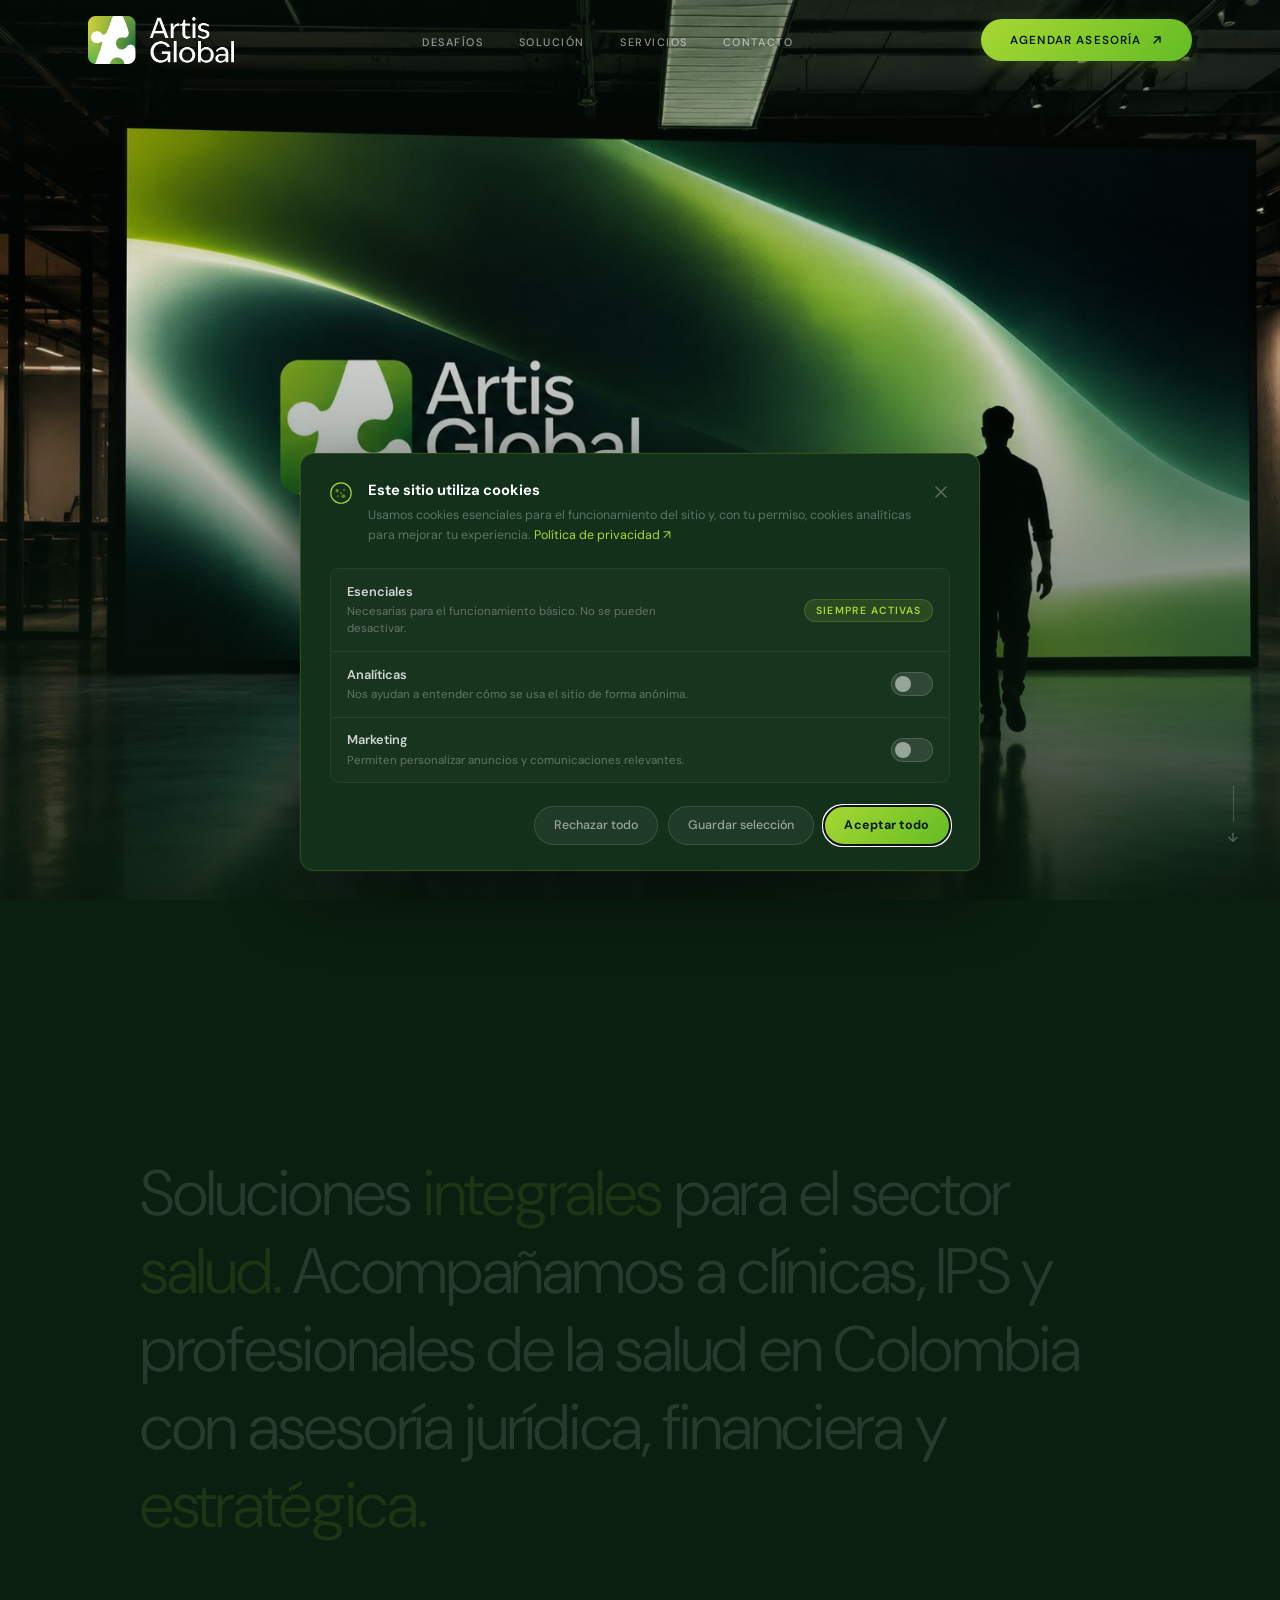
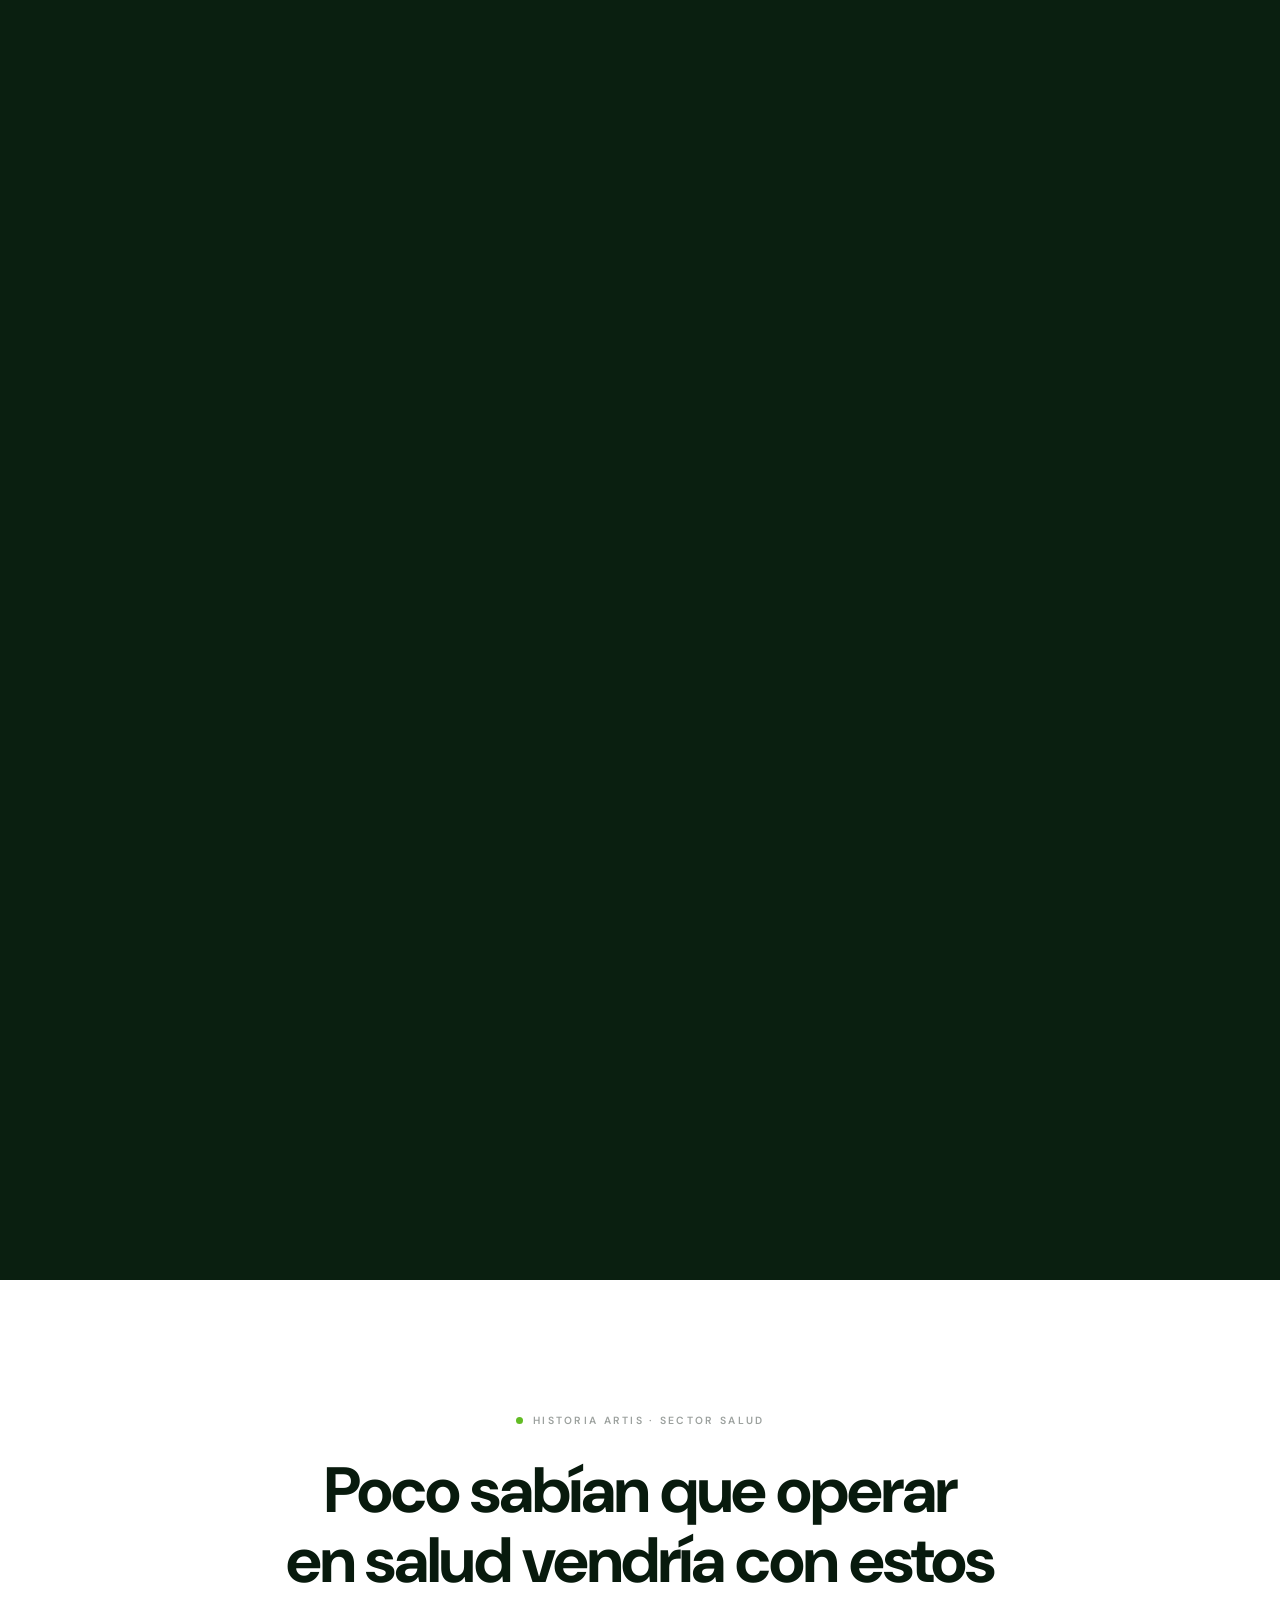
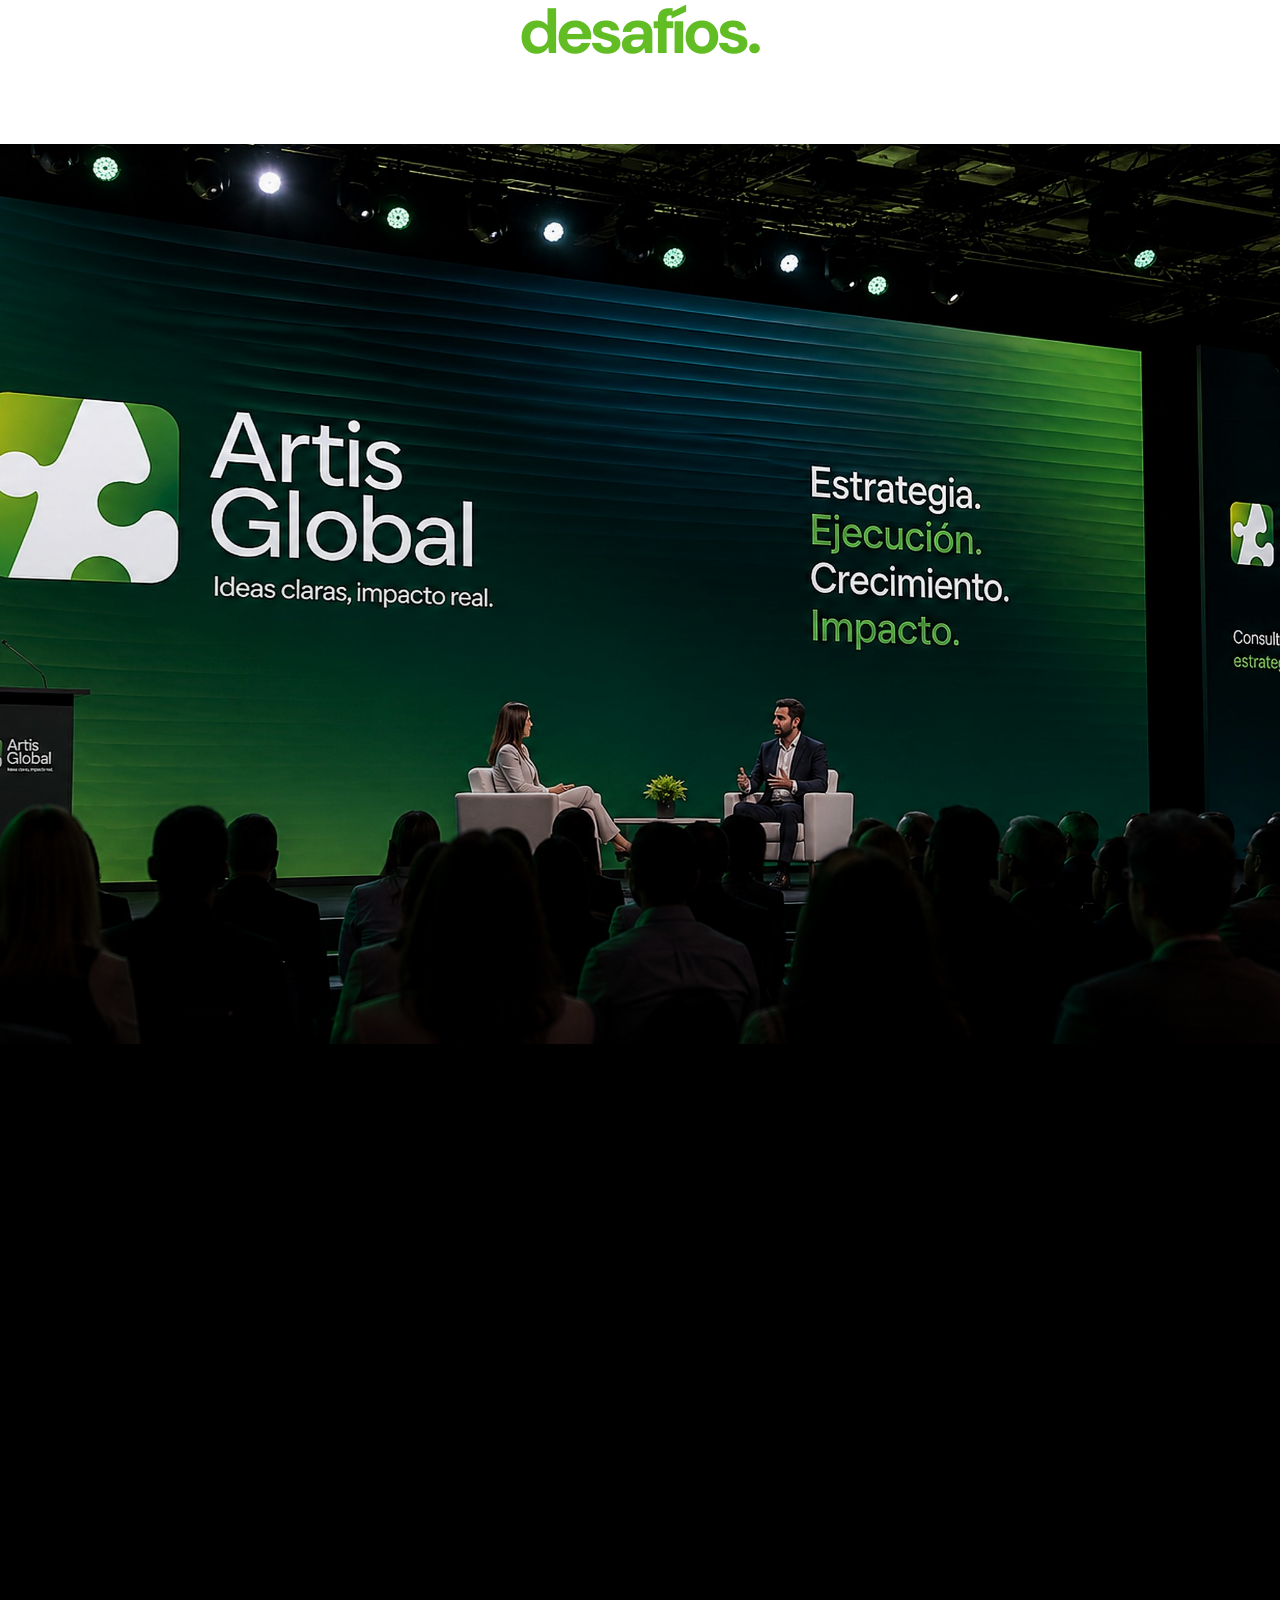
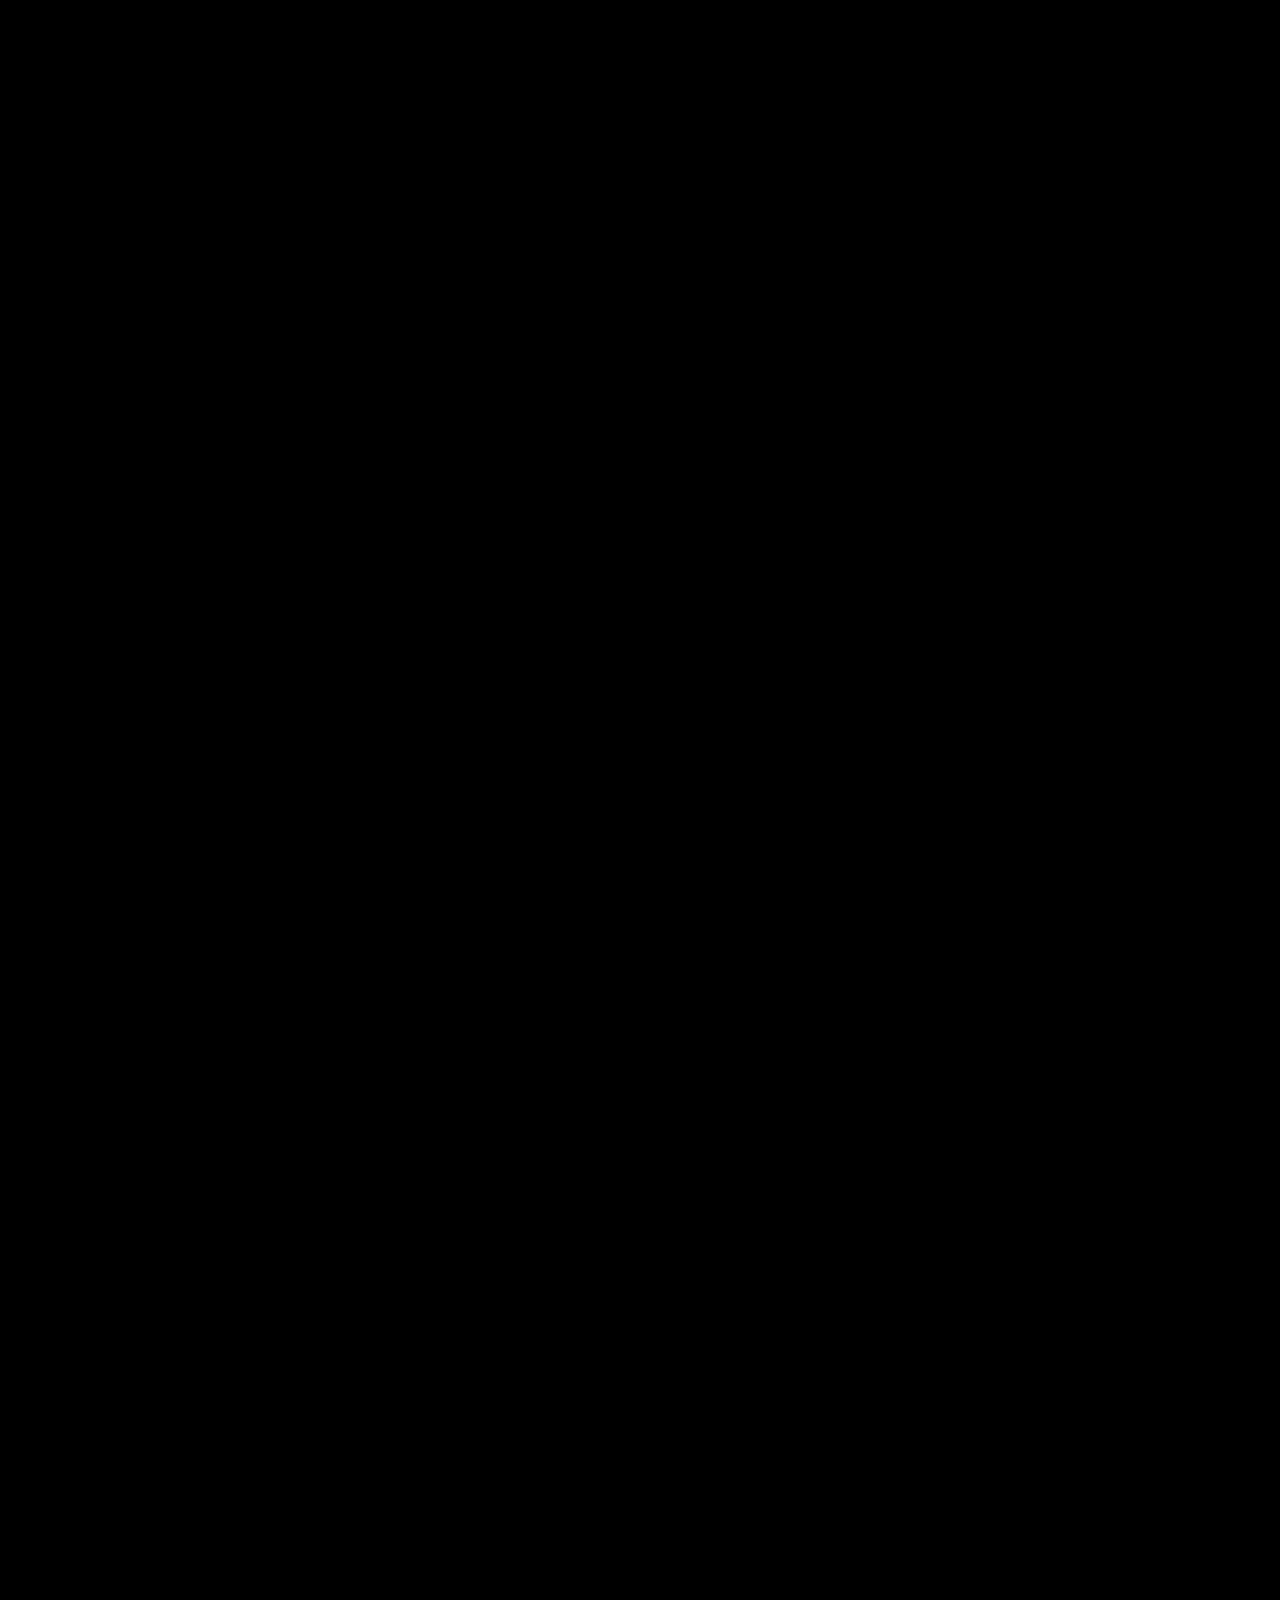
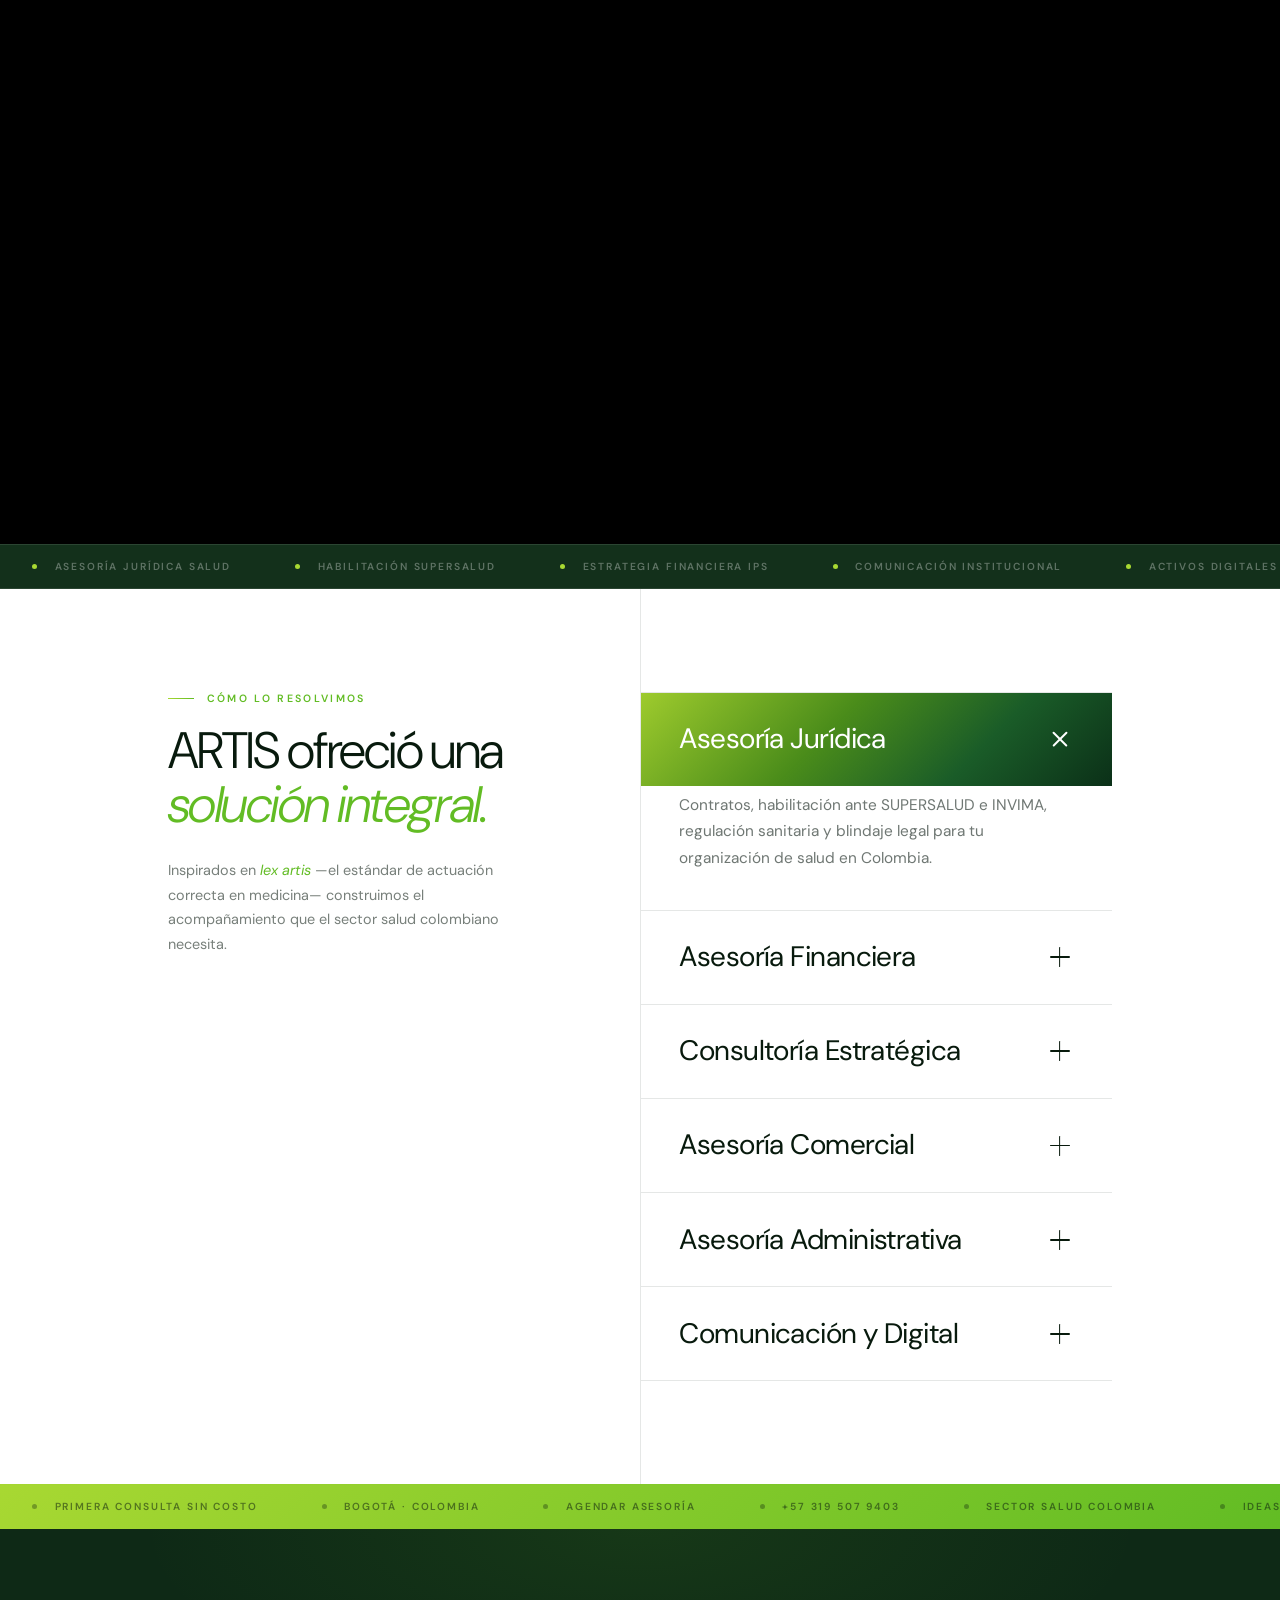
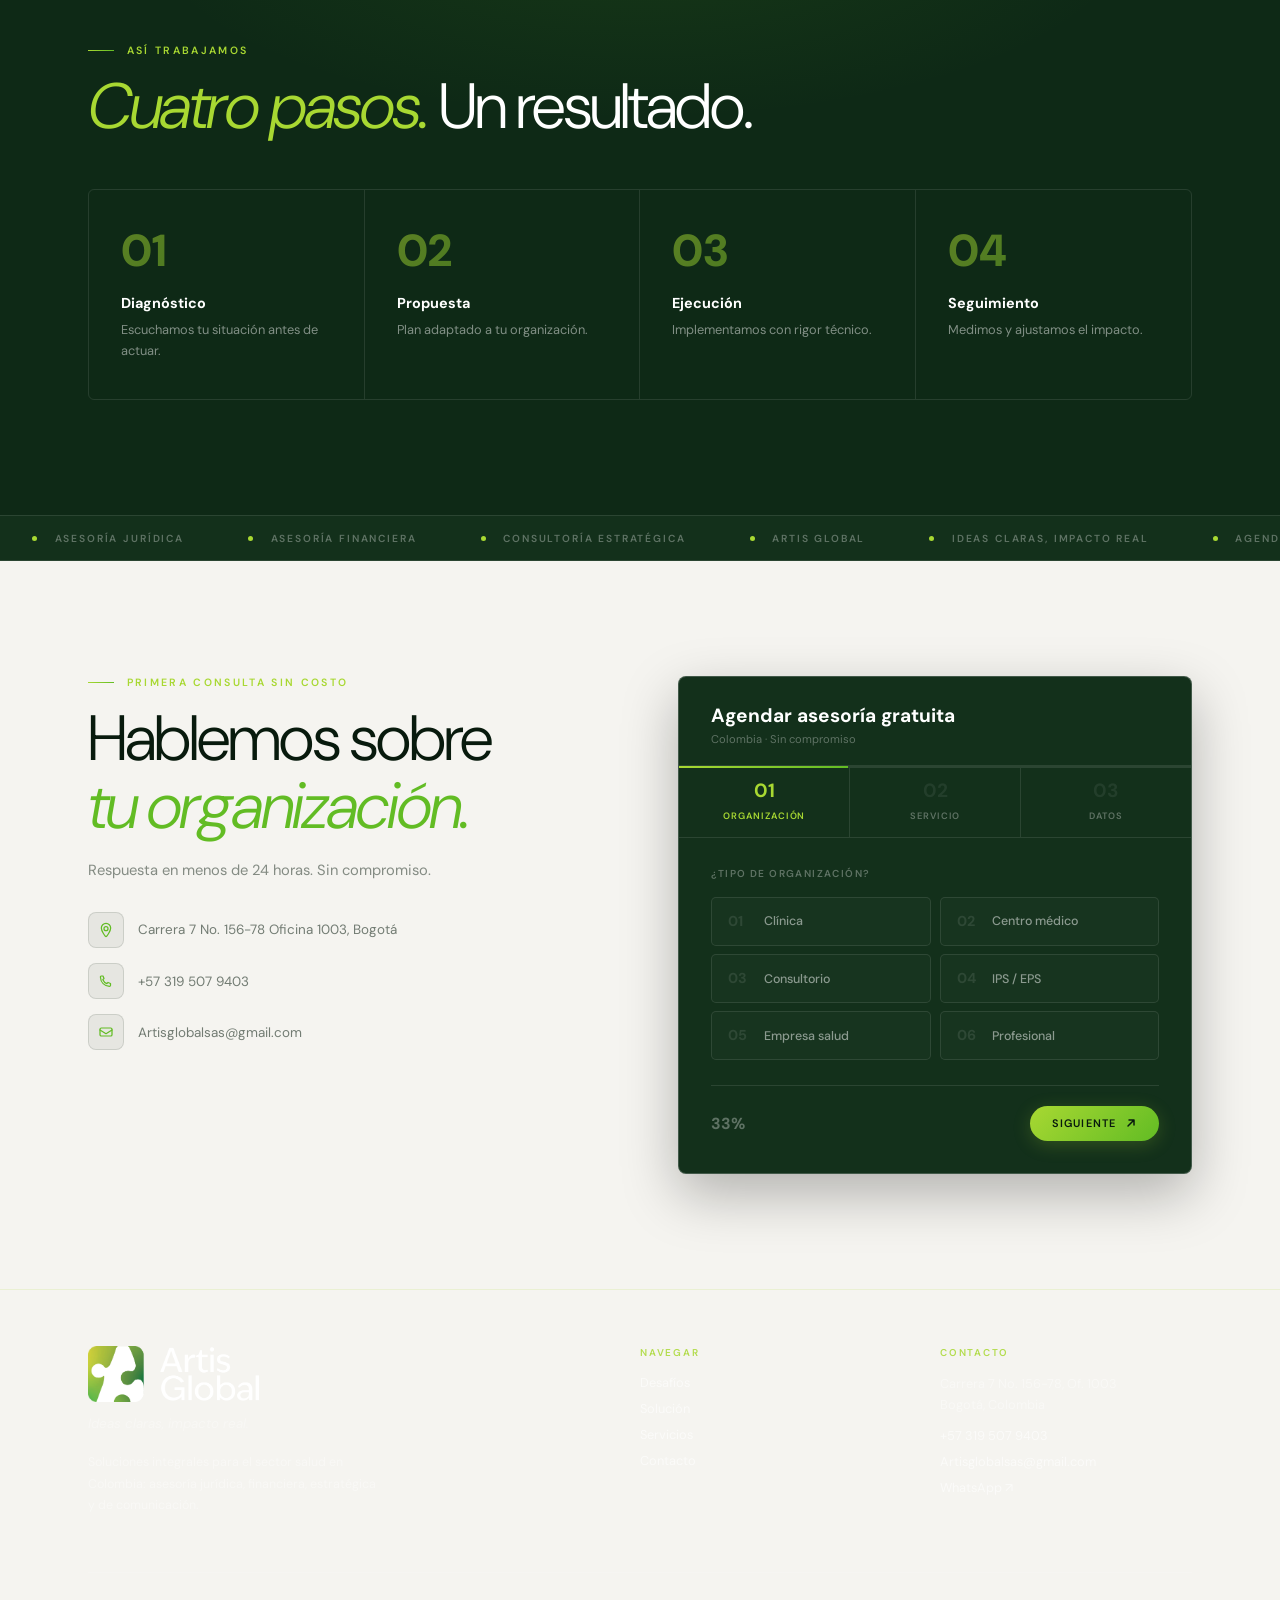
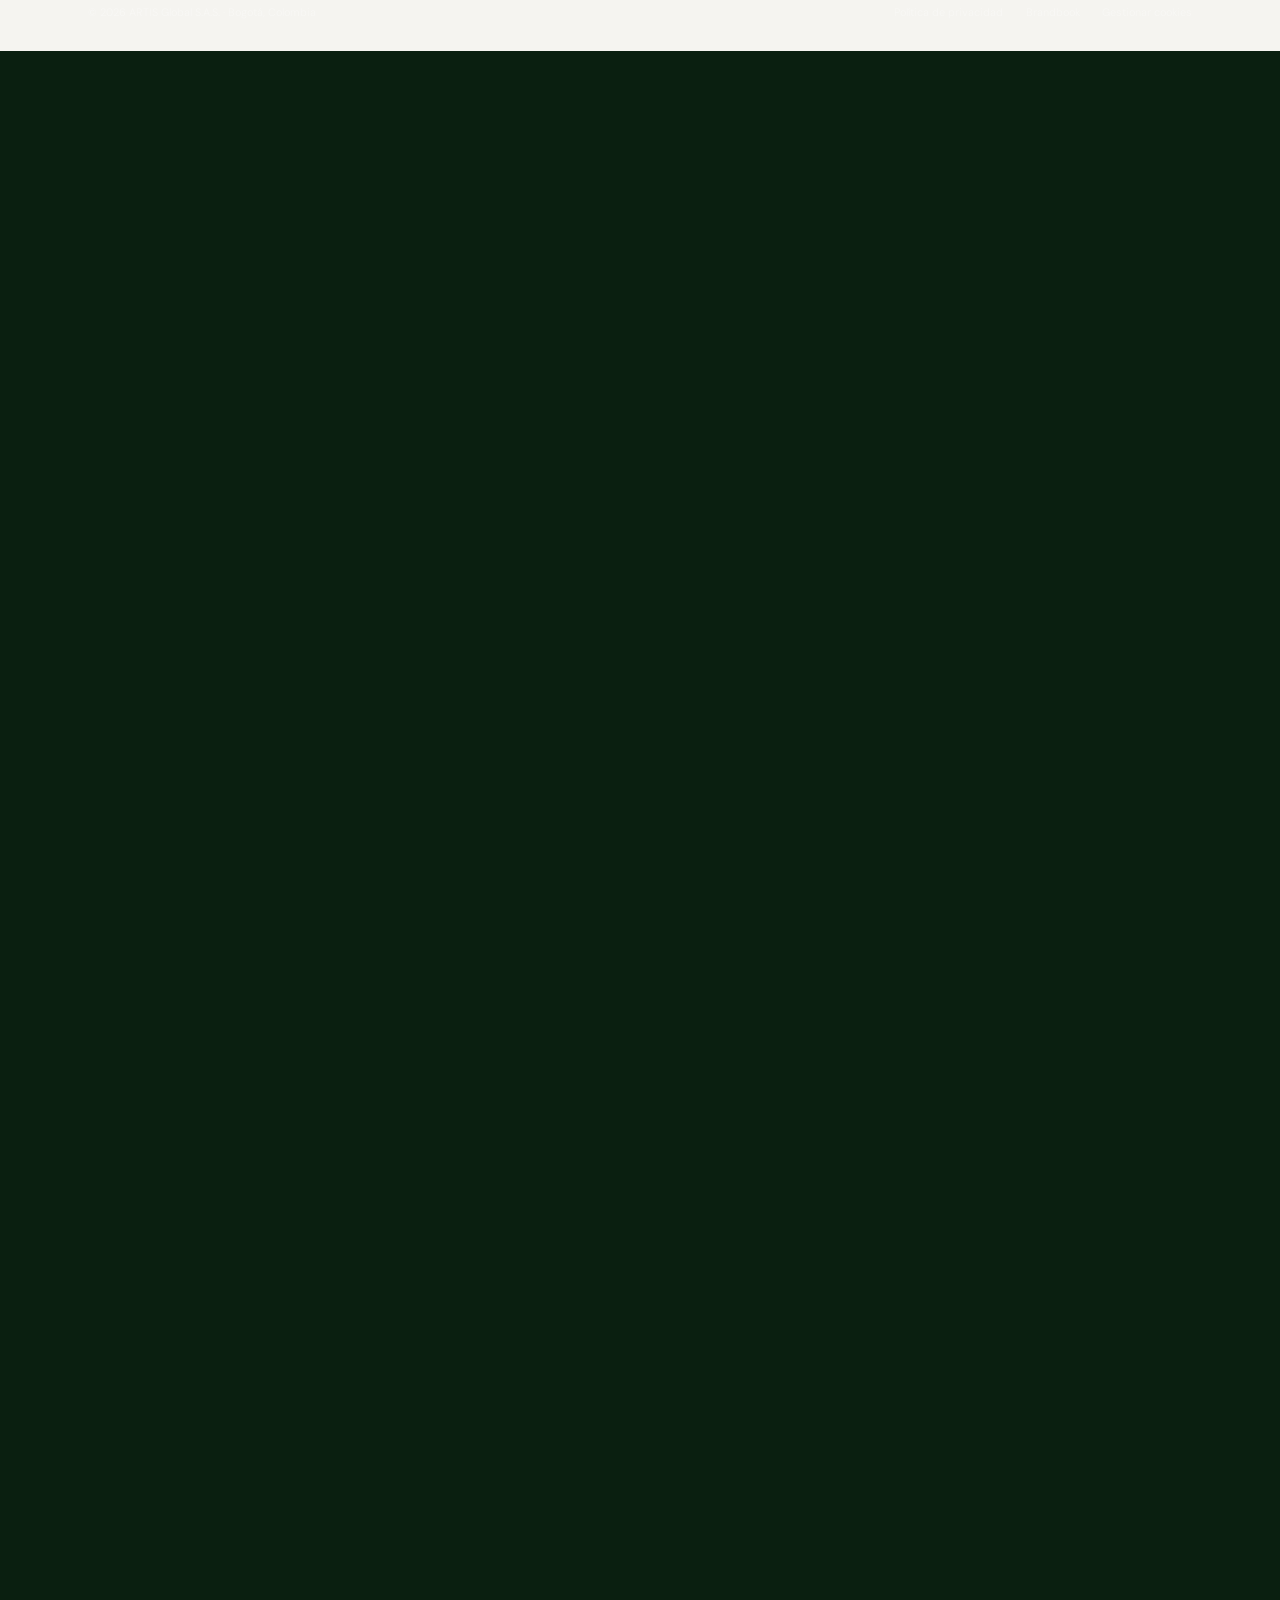
==== commit 9333cc65: "Home: mejora gramatical del h1 (profesionales de la salud; 'en Colombia' reubicado)" ====
--- a/docs/index.html
+++ b/docs/index.html
@@ -123,7 +123,7 @@
   <!-- STATEMENT — el texto se ilumina palabra por palabra con el scroll -->
   <section class="statement" id="statement" aria-label="Propósito">
     <div class="statement-sticky">
-      <h1 class="statement-text" id="statementText" data-lima="integrales,salud.,estratégica">Soluciones integrales para el sector salud. Acompañamos a clínicas, IPS y profesionales con asesoría jurídica, financiera y estratégica en Colombia.</h1>
+      <h1 class="statement-text" id="statementText" data-lima="integrales,salud.,estratégica.">Soluciones integrales para el sector salud. Acompañamos a clínicas, IPS y profesionales de la salud en Colombia con asesoría jurídica, financiera y estratégica.</h1>
     </div>
   </section>
 
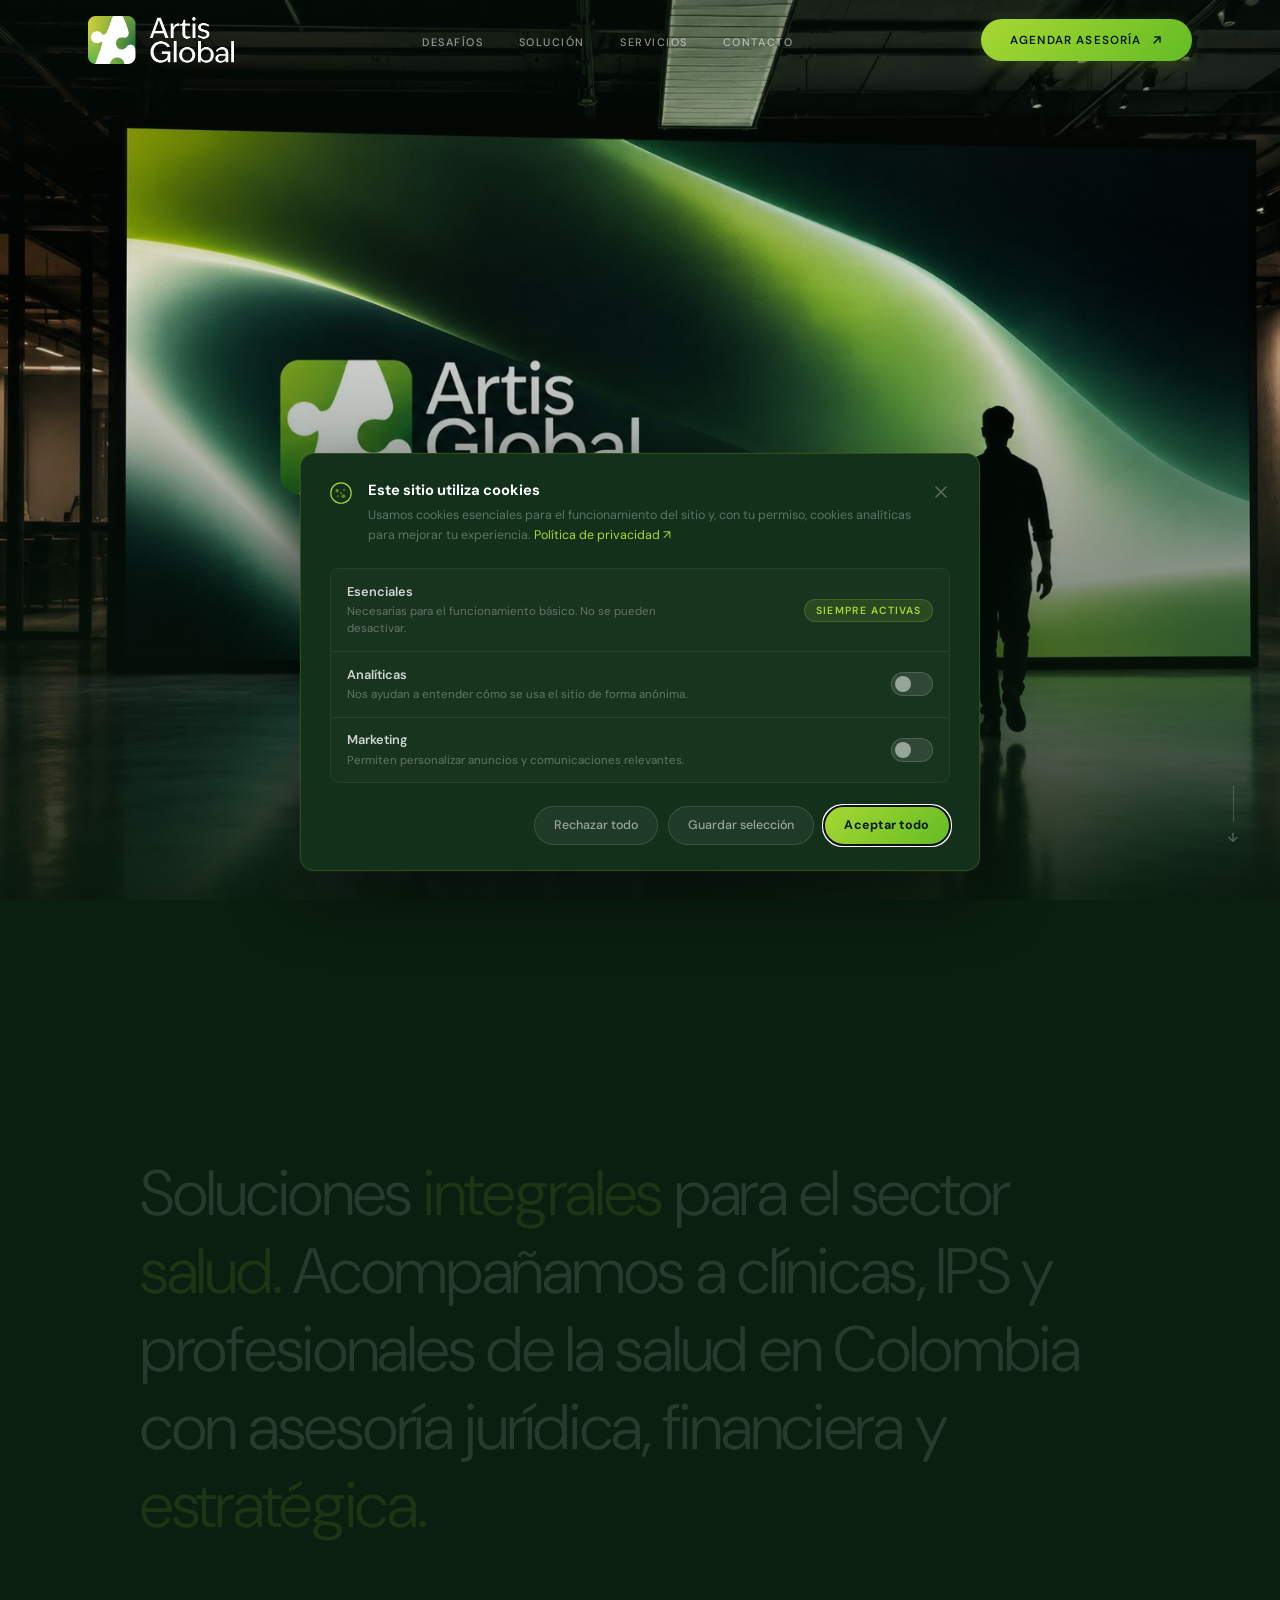
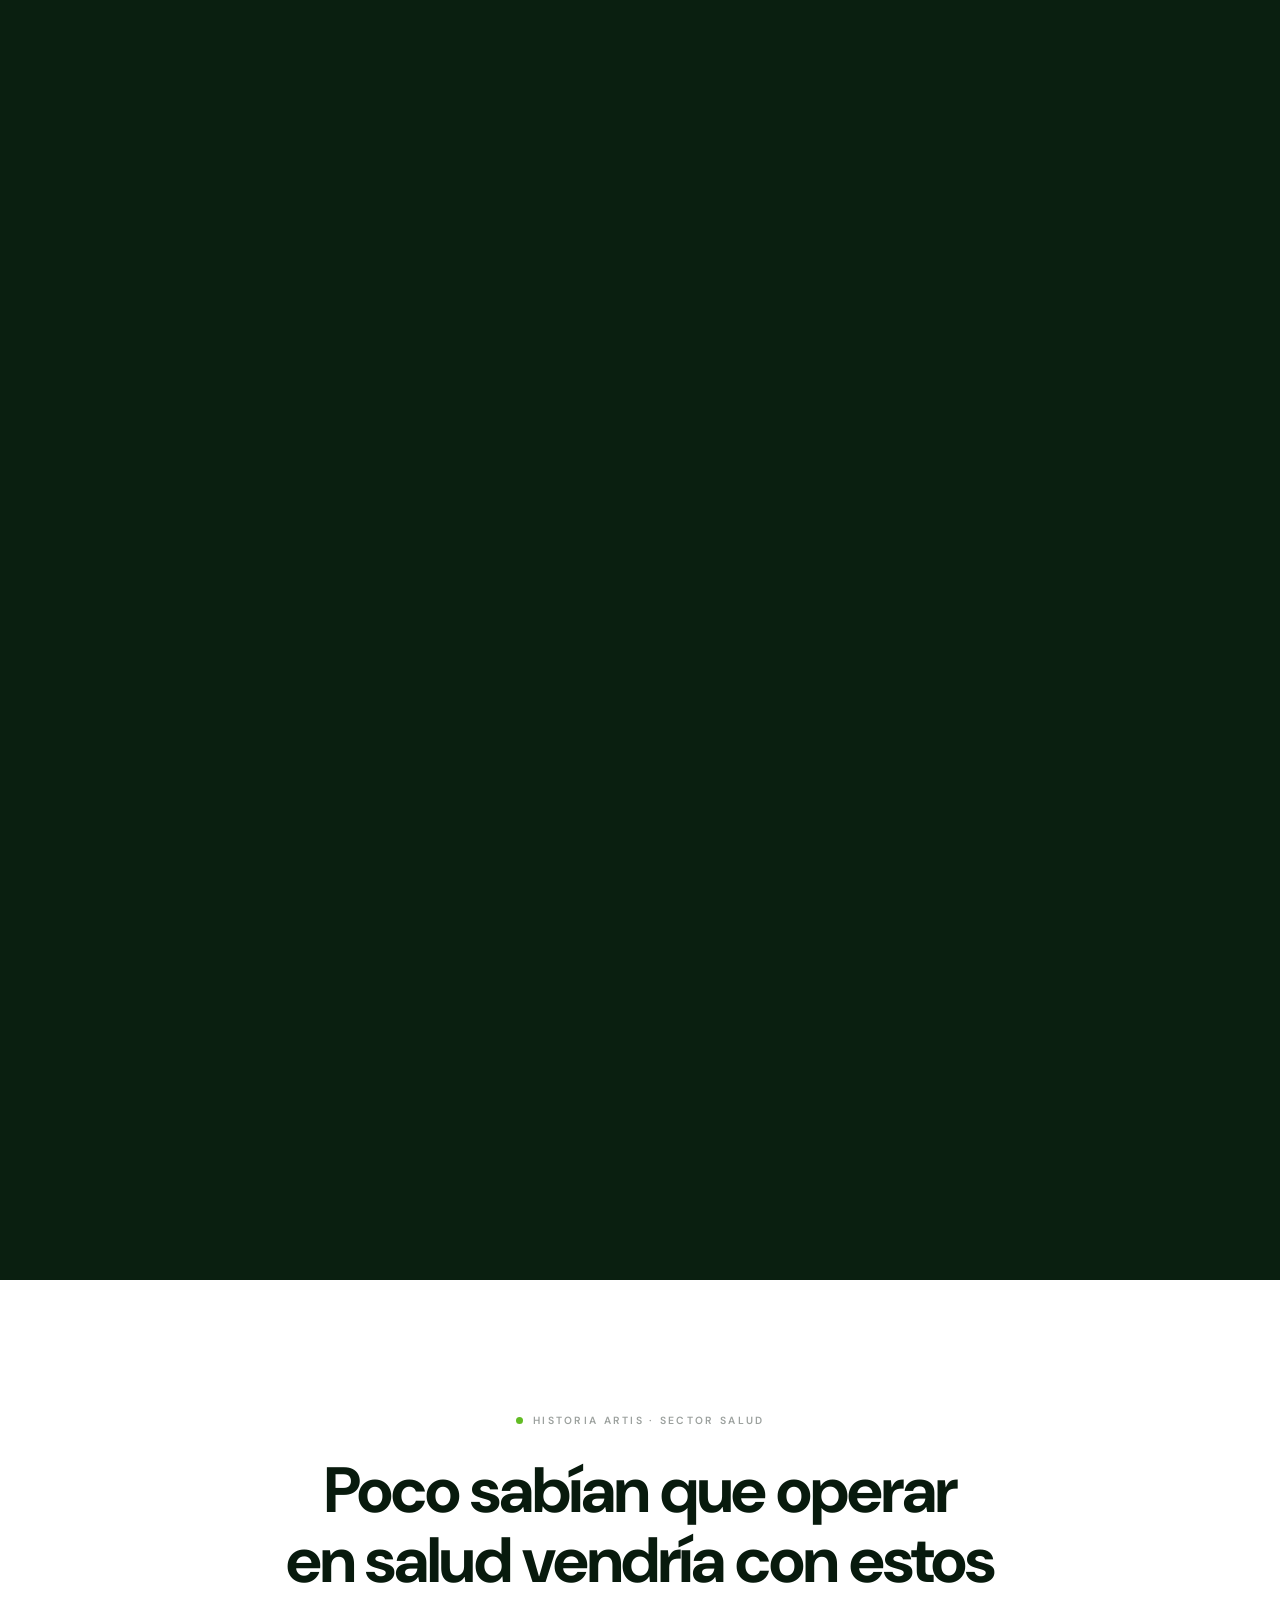
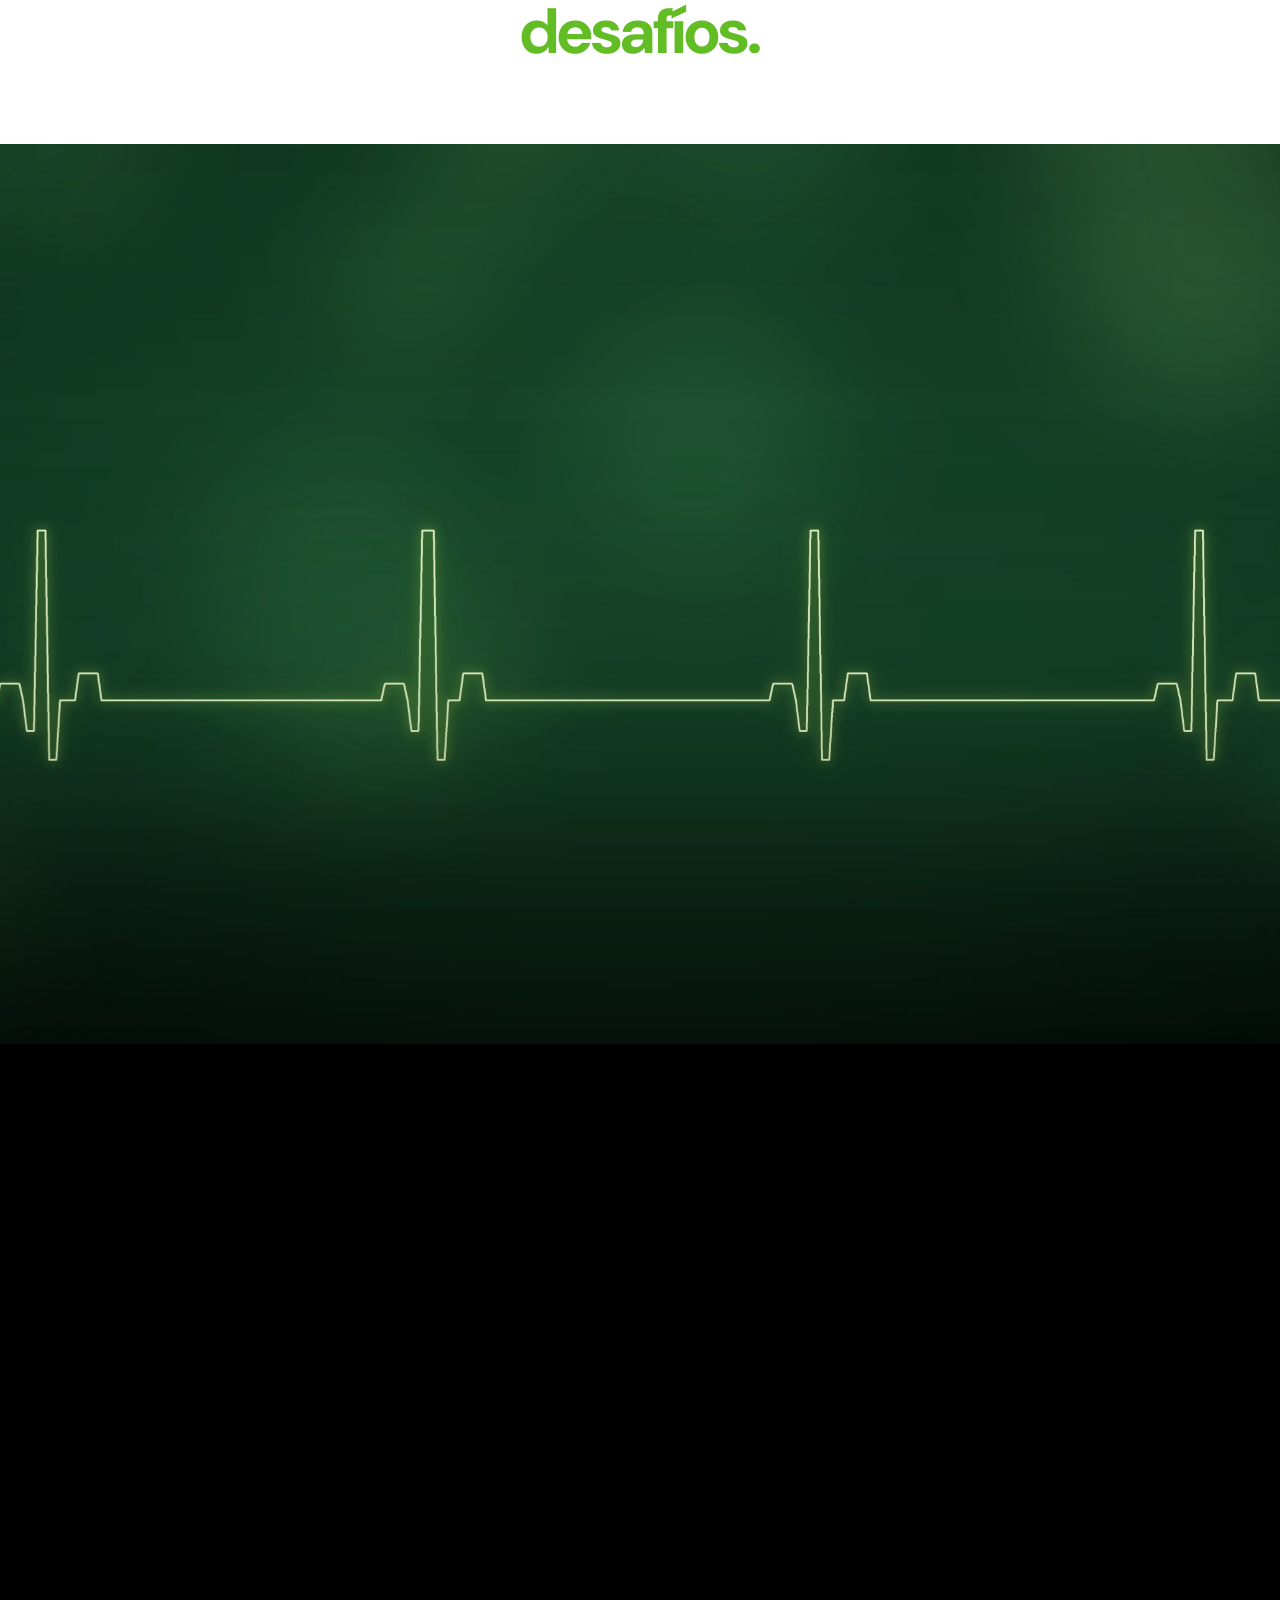
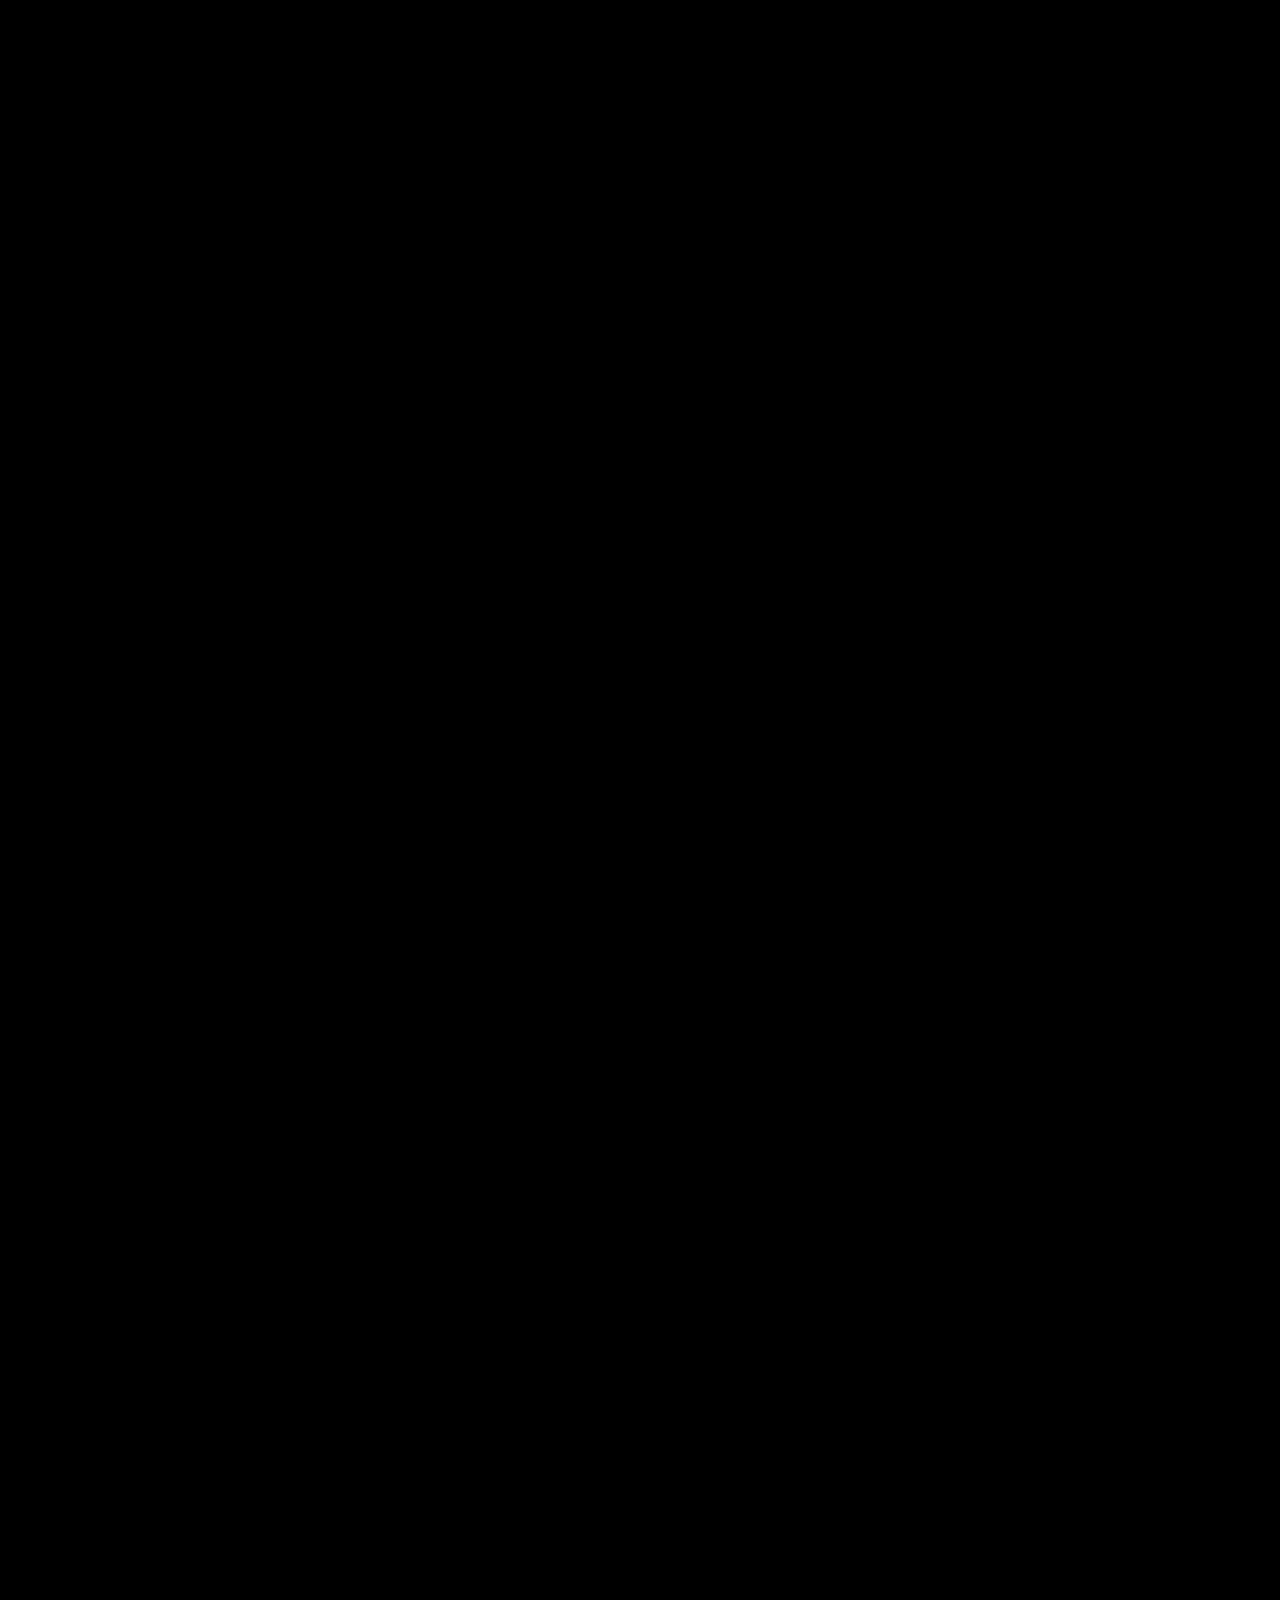
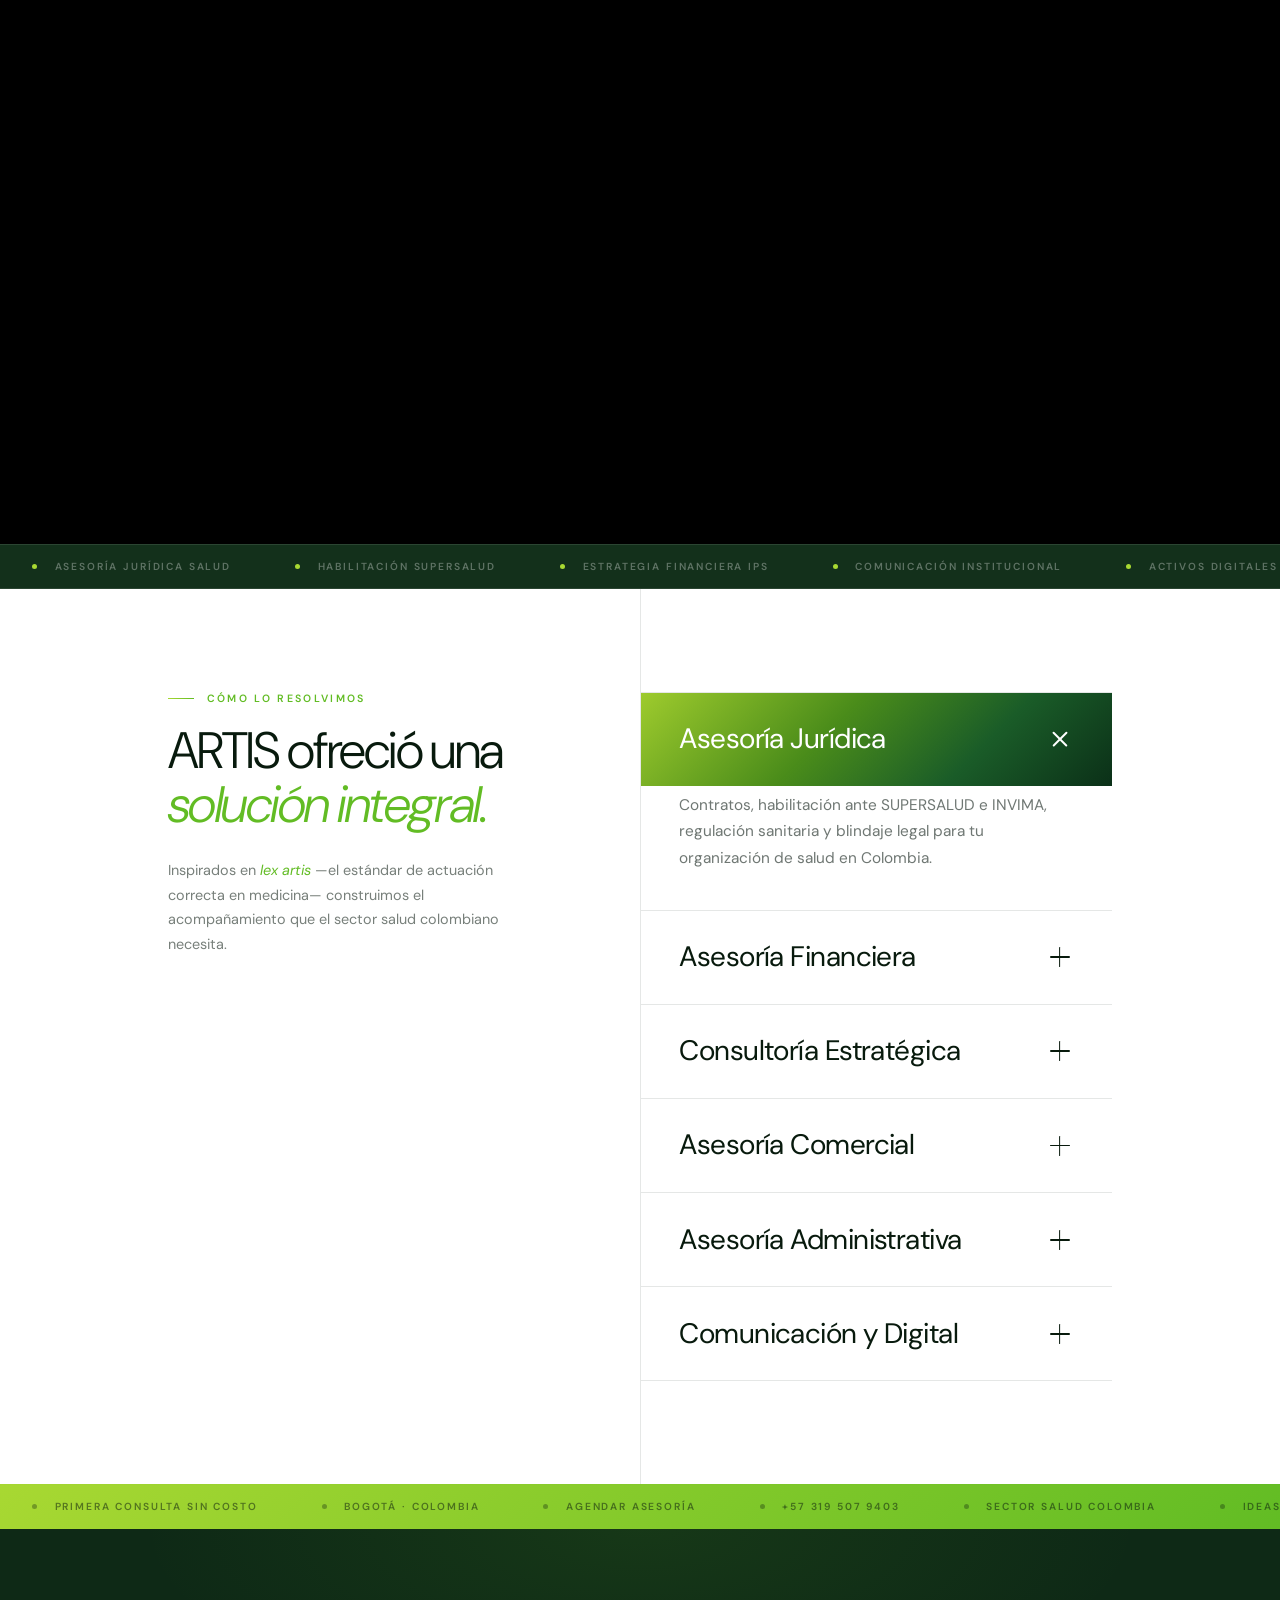
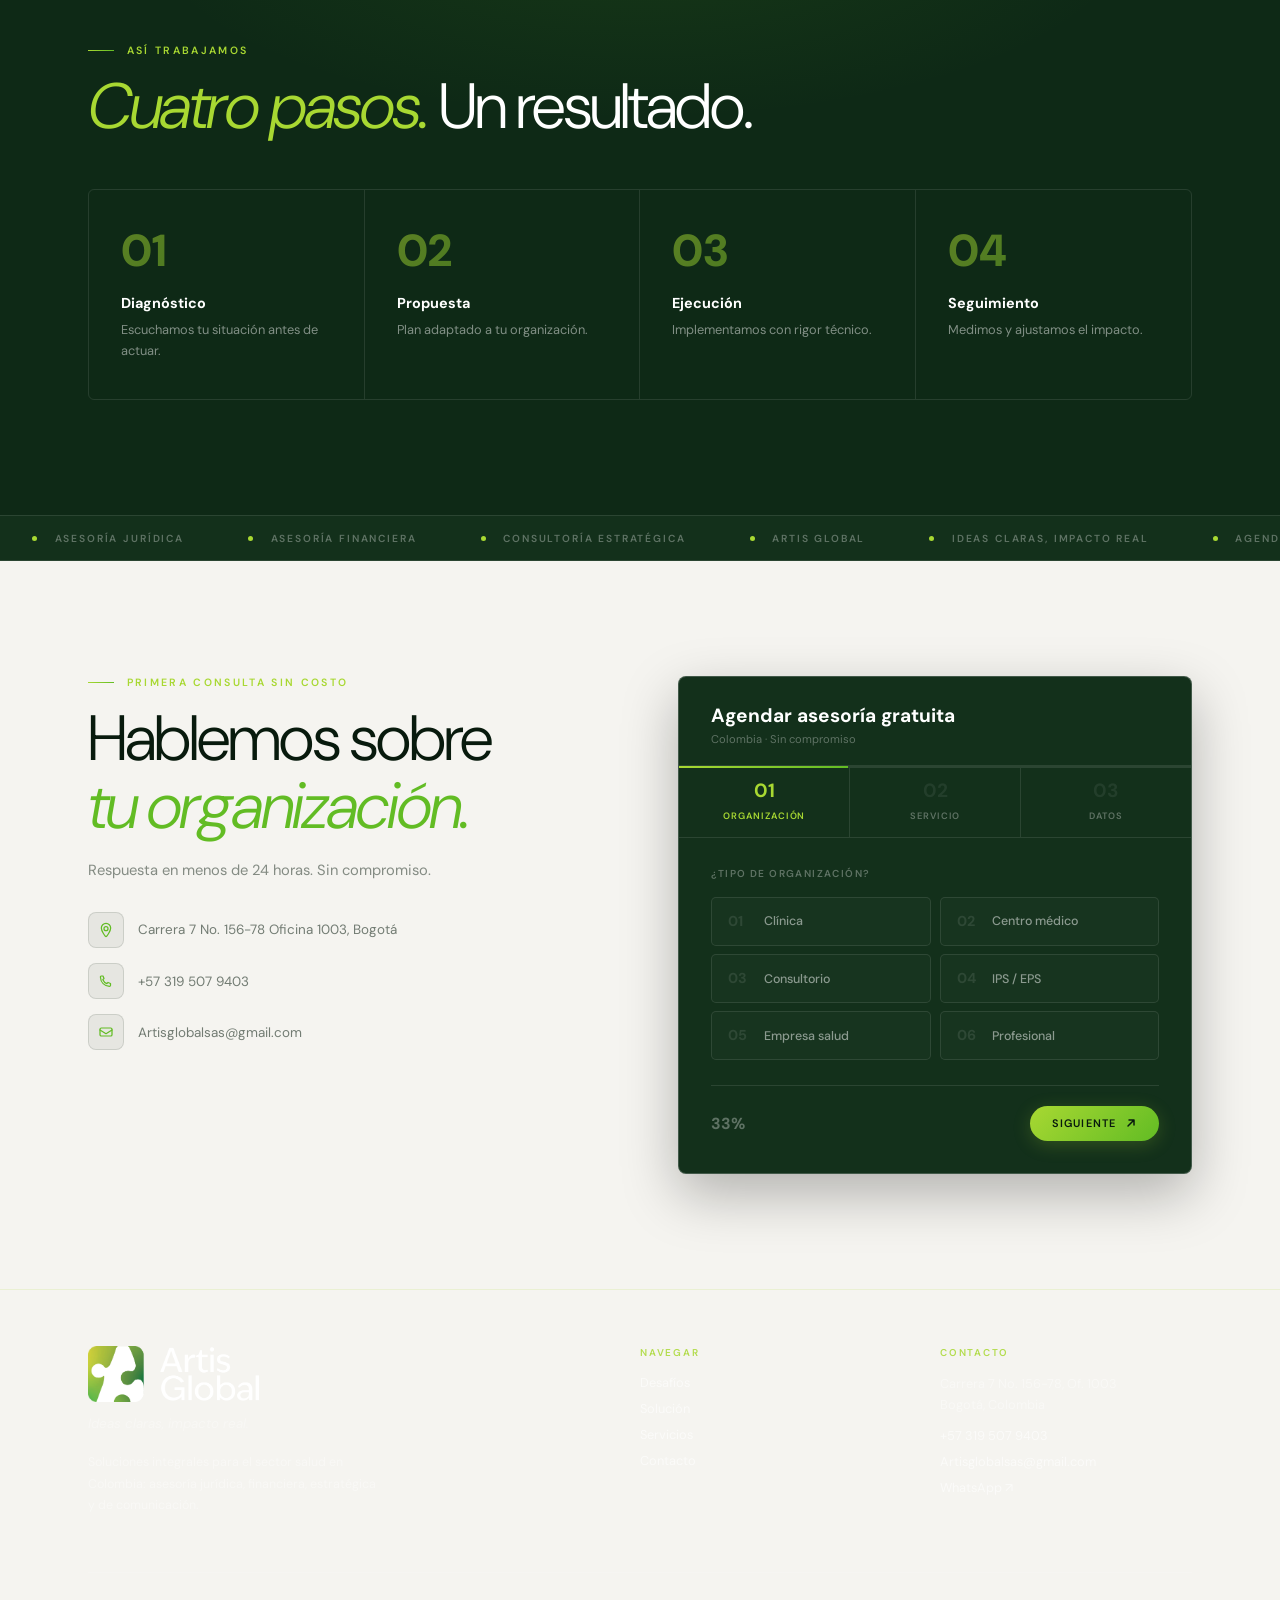
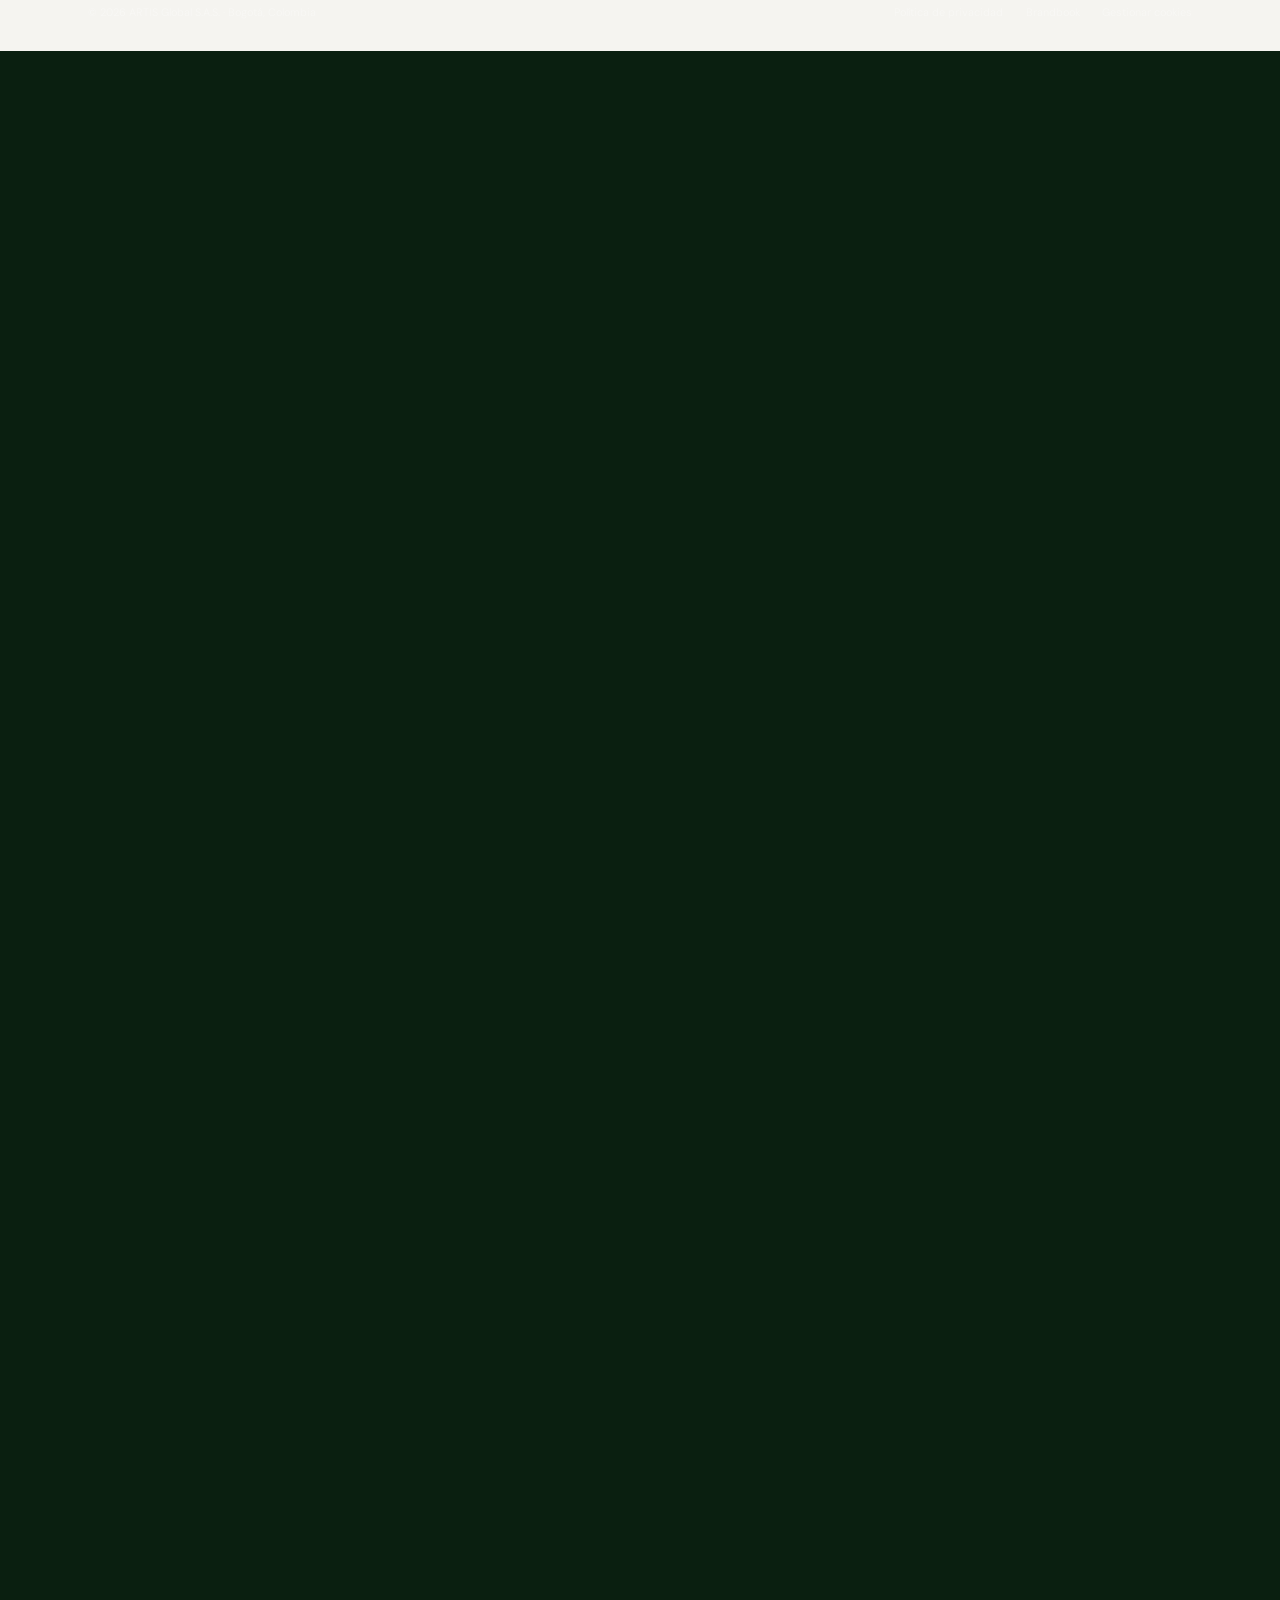
==== commit d0771fd6: "Cambia el fondo de la seccion Desafios por una imagen conceptual de salud Reemplaza la foto del even" ====
--- a/docs/index.html
+++ b/docs/index.html
@@ -3,6 +3,13 @@
 <head>
   <meta charset="UTF-8">
   <meta name="viewport" content="width=device-width, initial-scale=1.0">
+  <!-- Favicon -->
+  <link rel="icon" href="/favicon.ico" sizes="any">
+  <link rel="icon" type="image/png" sizes="32x32" href="/favicon-32x32.png">
+  <link rel="icon" type="image/png" sizes="16x16" href="/favicon-16x16.png">
+  <link rel="apple-touch-icon" sizes="180x180" href="/apple-touch-icon.png">
+  <link rel="manifest" href="/site.webmanifest">
+  <meta name="theme-color" content="#5a9e2e">
   <title>ARTIS Global | Soluciones Integrales Sector Salud Colombia</title>
   <meta name="description" content="ARTIS acompaña a clínicas, médicos, IPS y EPS en Colombia con asesoría jurídica, financiera, estratégica y de comunicación. Primera consulta sin costo. Bogotá.">
   <meta name="keywords" content="asesoría jurídica sector salud Colombia, consultoría clínicas IPS EPS Bogotá, habilitación SUPERSALUD INVIMA, comunicación digital salud Colombia, ARTIS Global Colombia">
@@ -13,15 +20,15 @@
   <meta name="geo.placename" content="Bogotá, Colombia">
   <meta name="geo.position" content="4.710989;-74.072092">
   <meta name="ICBM" content="4.710989, -74.072092">
-  <link rel="canonical" href="https://www.artisglobal.com/">
-  <link rel="alternate" hreflang="es-CO" href="https://www.artisglobal.com/">
-  <link rel="alternate" hreflang="x-default" href="https://www.artisglobal.com/">
+  <link rel="canonical" href="https://www.somosartis.com/">
+  <link rel="alternate" hreflang="es-CO" href="https://www.somosartis.com/">
+  <link rel="alternate" hreflang="x-default" href="https://www.somosartis.com/">
   <meta property="og:type"         content="website">
-  <meta property="og:url"          content="https://www.artisglobal.com/">
+  <meta property="og:url"          content="https://www.somosartis.com/">
   <meta property="og:site_name"    content="ARTIS Global">
   <meta property="og:title"        content="ARTIS Global | Soluciones Integrales Sector Salud Colombia">
   <meta property="og:description"  content="Asesoría jurídica, financiera, estratégica y de comunicación para el sector salud. Primera consulta sin costo.">
-  <meta property="og:image"        content="https://www.artisglobal.com/og-artis.jpg">
+  <meta property="og:image"        content="https://www.somosartis.com/og-artis.jpg">
   <meta property="og:image:width"  content="1200">
   <meta property="og:image:height" content="630">
   <meta property="og:image:alt"    content="ARTIS Global — Soluciones integrales para el sector salud en Bogotá, Colombia.">
@@ -29,16 +36,16 @@
   <meta name="twitter:card"        content="summary_large_image">
   <meta name="twitter:title"       content="ARTIS Global | Sector Salud Colombia">
   <meta name="twitter:description" content="Soluciones integrales para clínicas, médicos e IPS en Colombia.">
-  <meta name="twitter:image"       content="https://www.artisglobal.com/og-artis.jpg">
+  <meta name="twitter:image"       content="https://www.somosartis.com/og-artis.jpg">
   <meta name="theme-color"         content="#0a1f10">
   <script type="application/ld+json">
   {
     "@context":"https://schema.org",
     "@type":["ProfessionalService","LegalService"],
     "name":"ARTIS Global S.A.S.",
-    "url":"https://www.artisglobal.com",
-    "logo":"https://www.artisglobal.com/artis-logo.png",
-    "image":"https://www.artisglobal.com/og-artis.jpg",
+    "url":"https://www.somosartis.com",
+    "logo":"https://www.somosartis.com/artis-logo.png",
+    "image":"https://www.somosartis.com/og-artis.jpg",
     "description":"Firma de soluciones integrales para el sector salud en Colombia: asesoría jurídica, financiera, estratégica, comercial, administrativa y de comunicación para clínicas, IPS, EPS y profesionales de la salud.",
     "slogan":"Ideas claras, impacto real.",
     "address":{"@type":"PostalAddress","streetAddress":"Carrera 7 No. 156-78 Oficina 1003","addressLocality":"Bogotá","addressRegion":"Cundinamarca","postalCode":"110131","addressCountry":"CO"},
@@ -146,7 +153,7 @@
     <div id="desafios-wrap">
       <div class="dsc-sticky" id="dscSticky">
         <div class="dsc-bg-img" id="dscBgImg">
-          <img src="brand/hero.jpg" alt="Evento de marca Artis Global: escenario con el logo y la audiencia" loading="lazy">
+          <img src="brand/desafios-salud.jpg" alt="Línea de electrocardiograma sobre fondo verde: soluciones para el sector salud en Colombia" loading="lazy">
         </div>
         <div class="dsc-overlay" aria-hidden="true"></div>
         <div class="dsc-cards" id="dscCards">
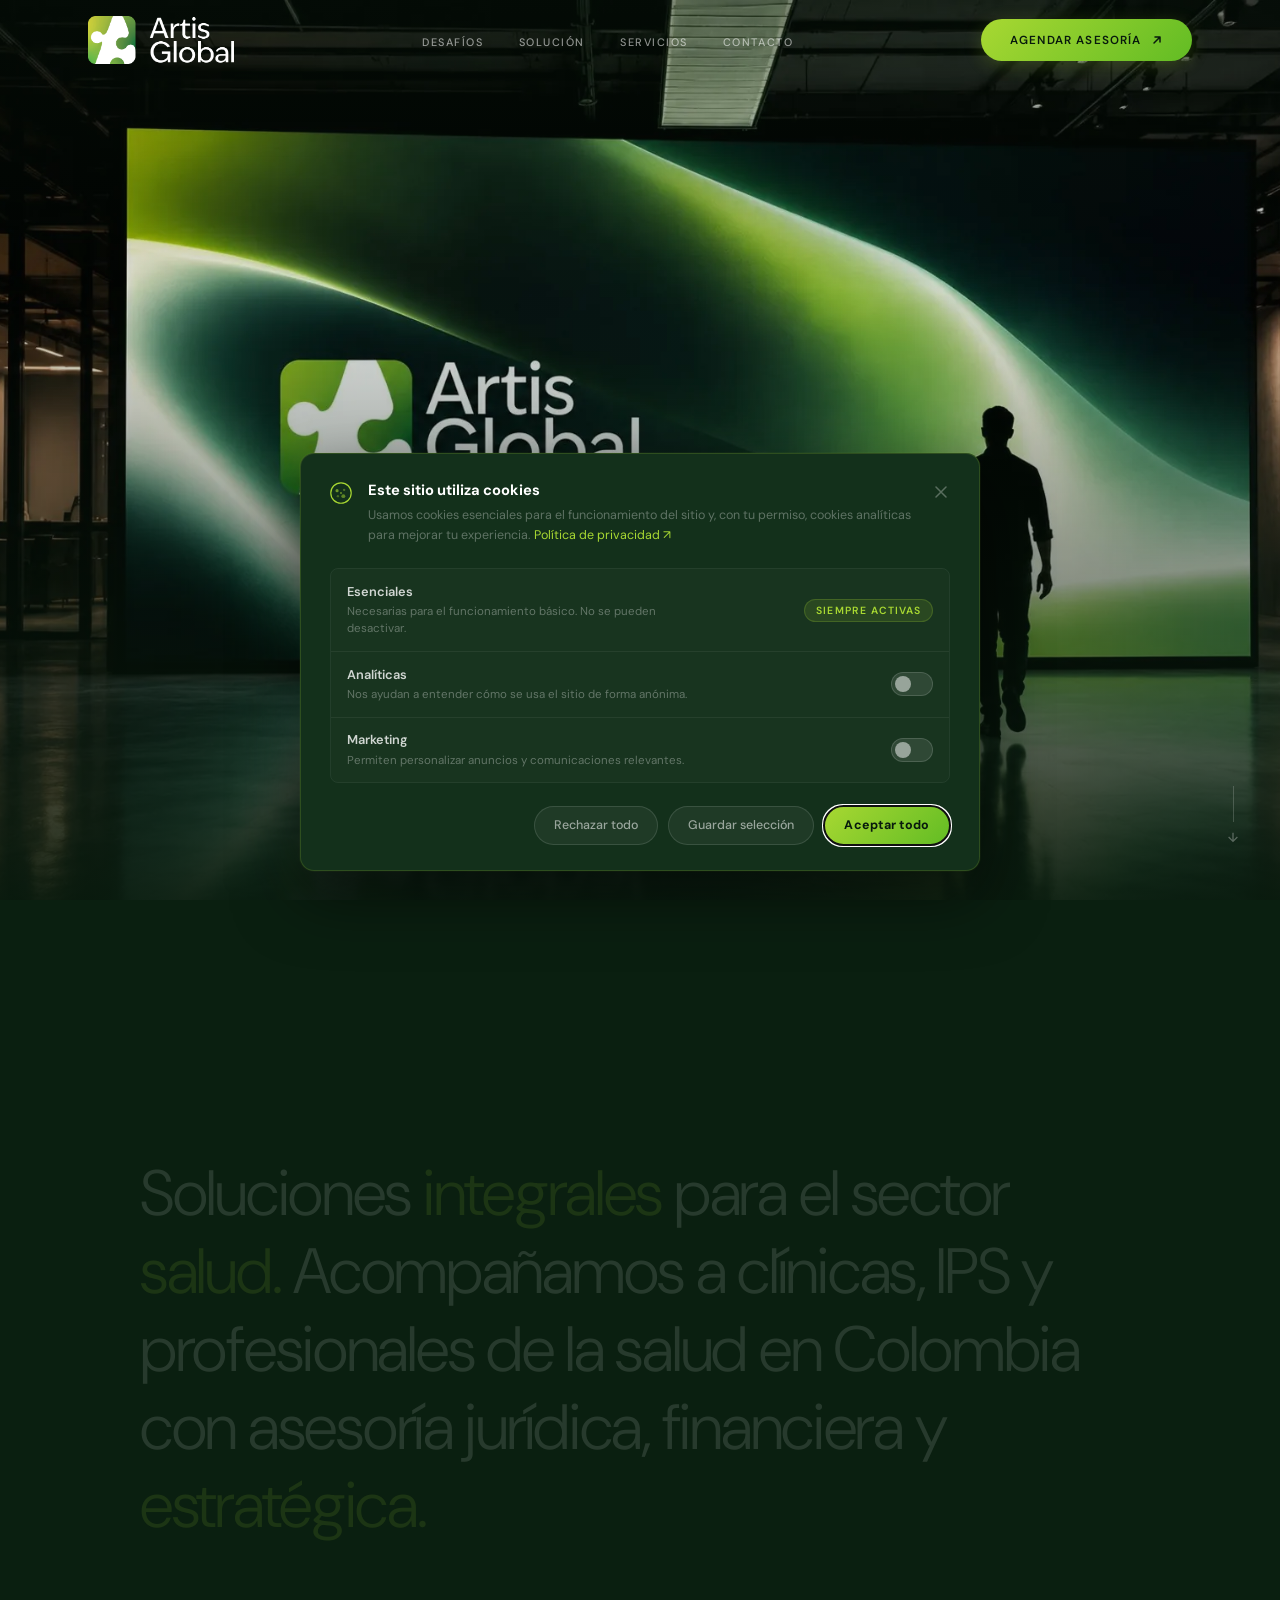
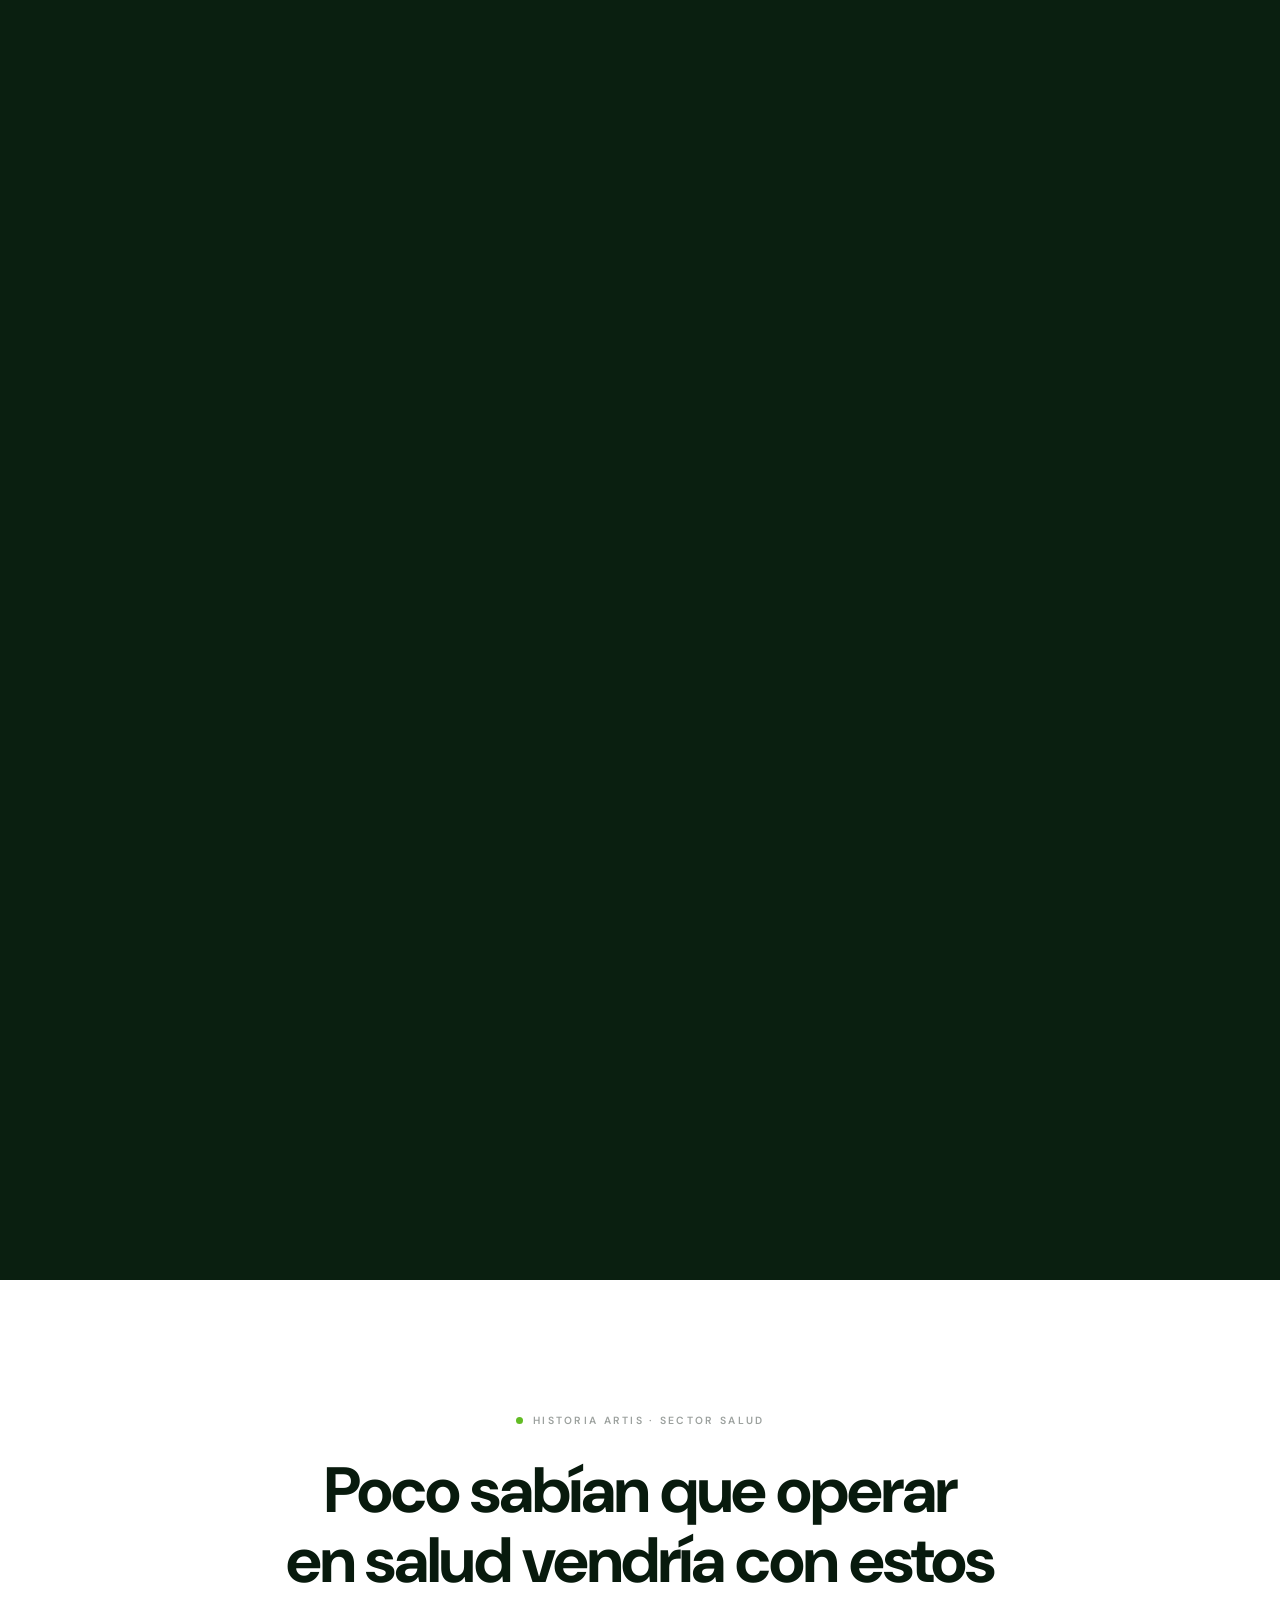
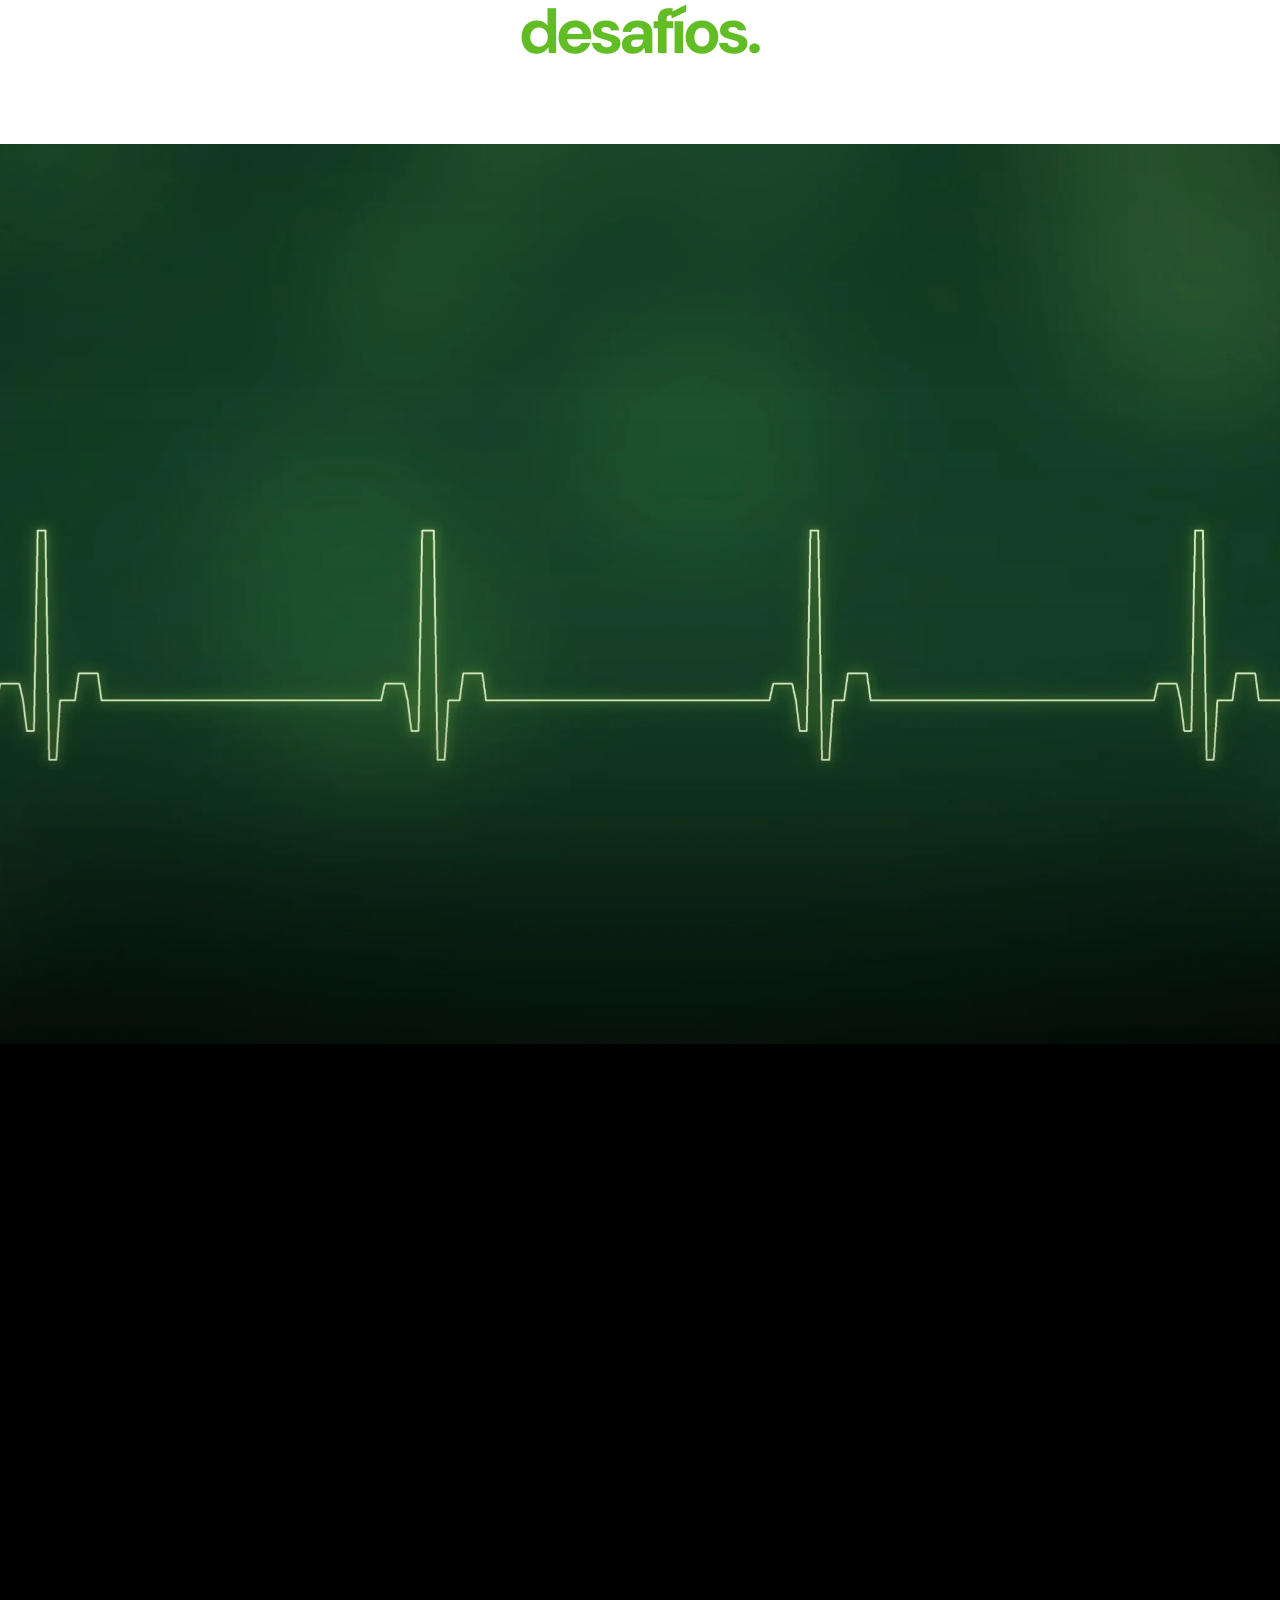
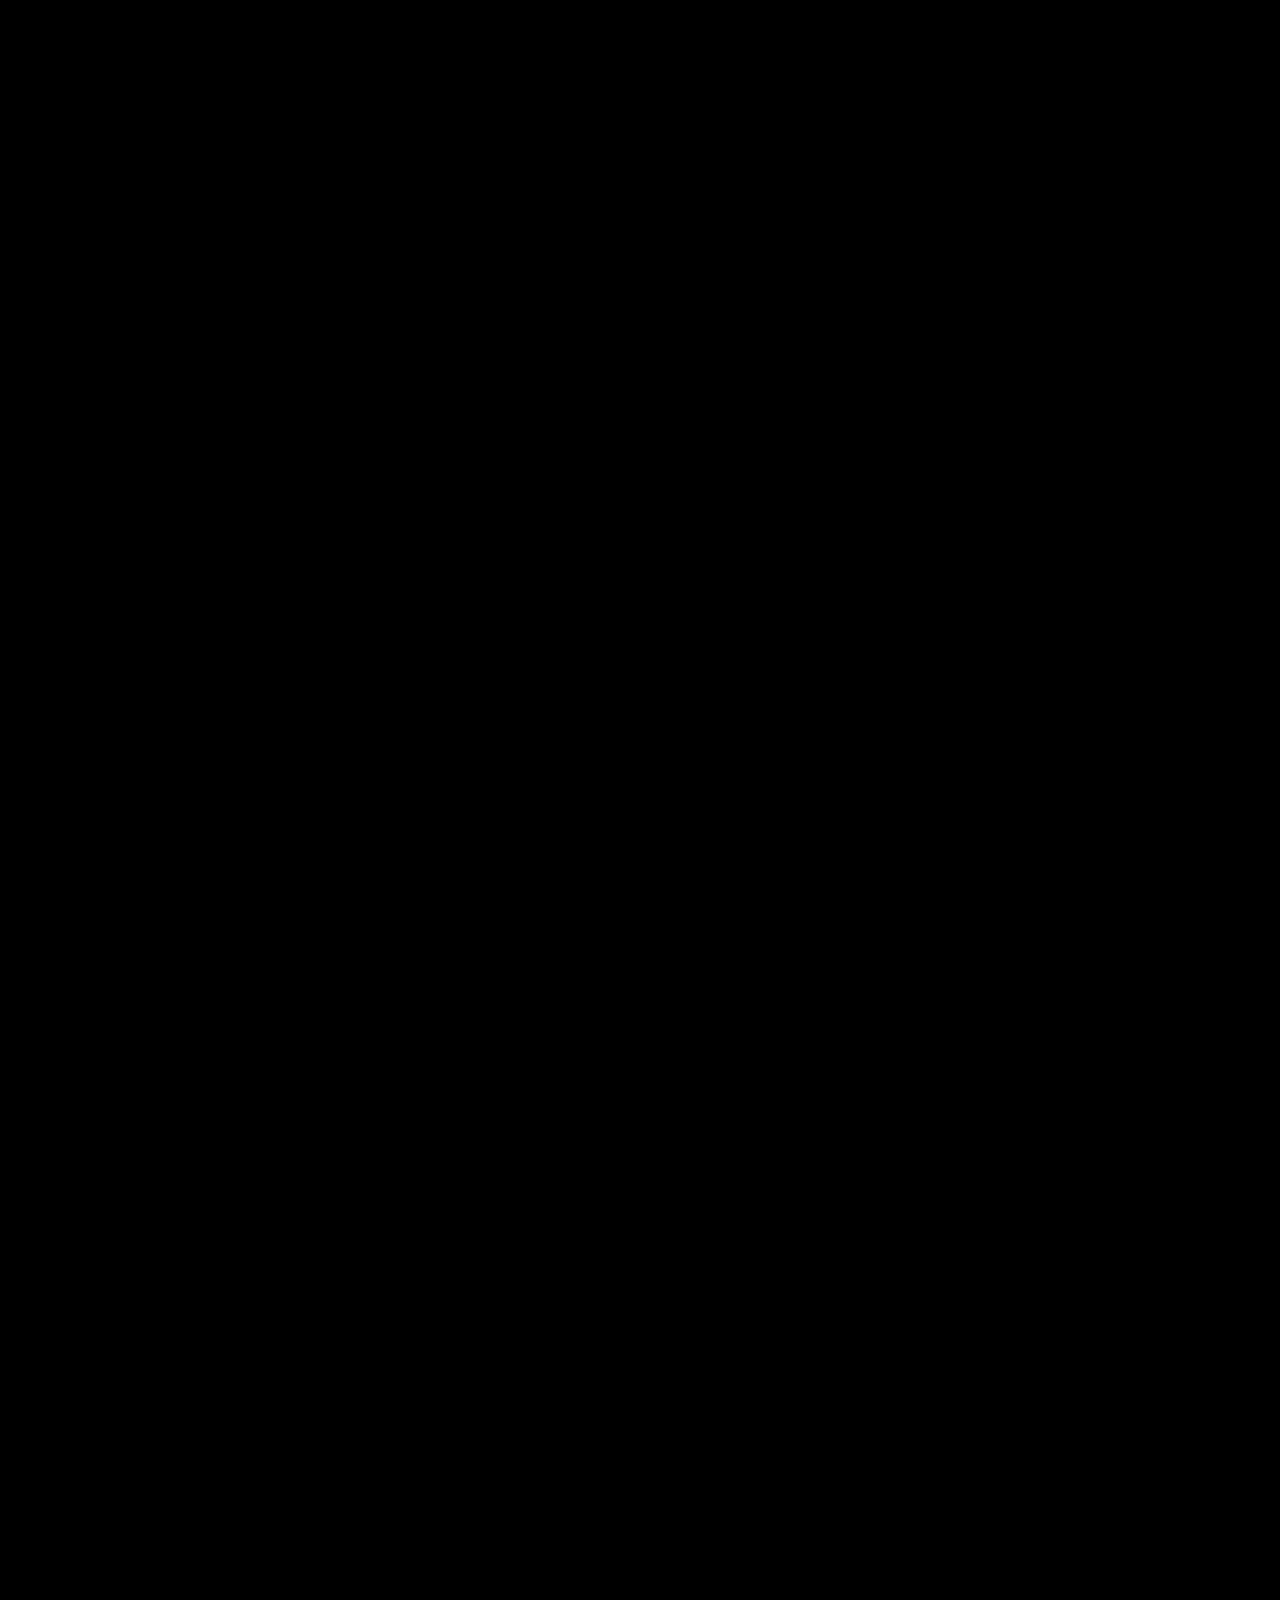
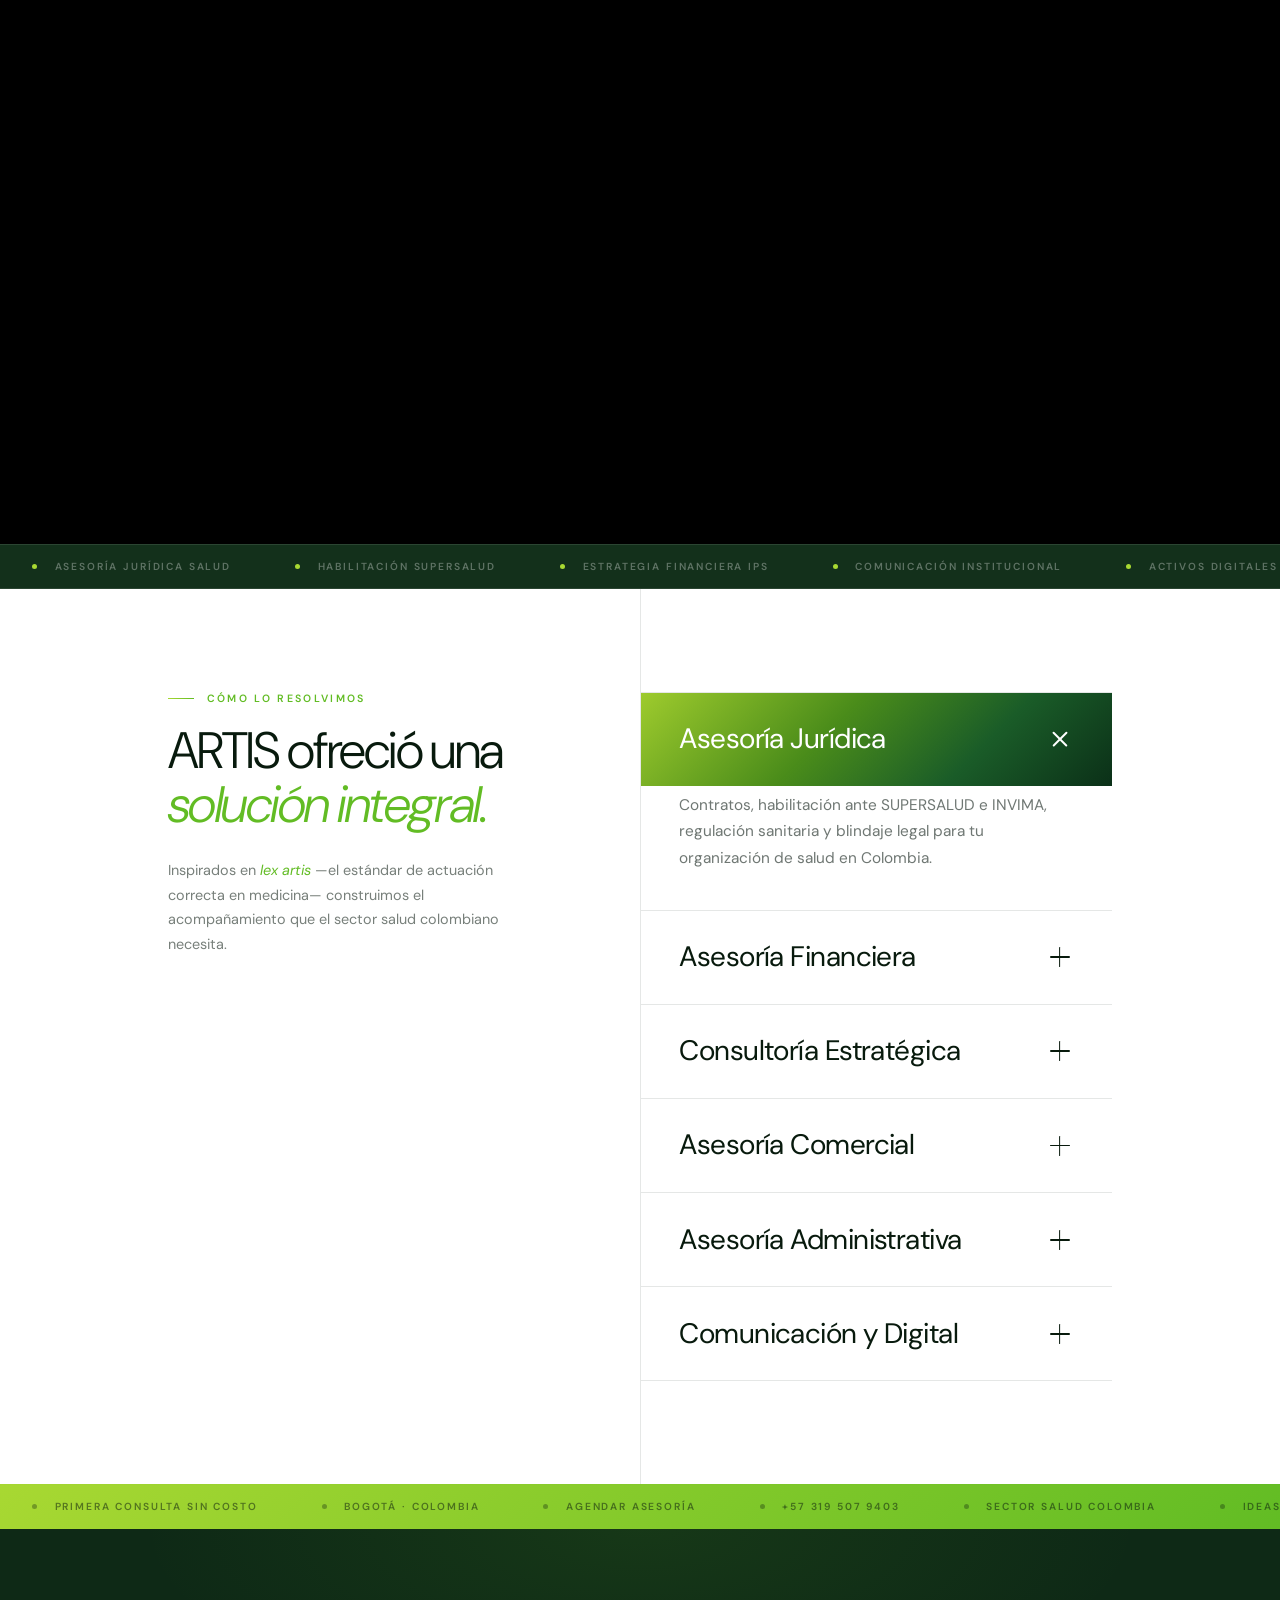
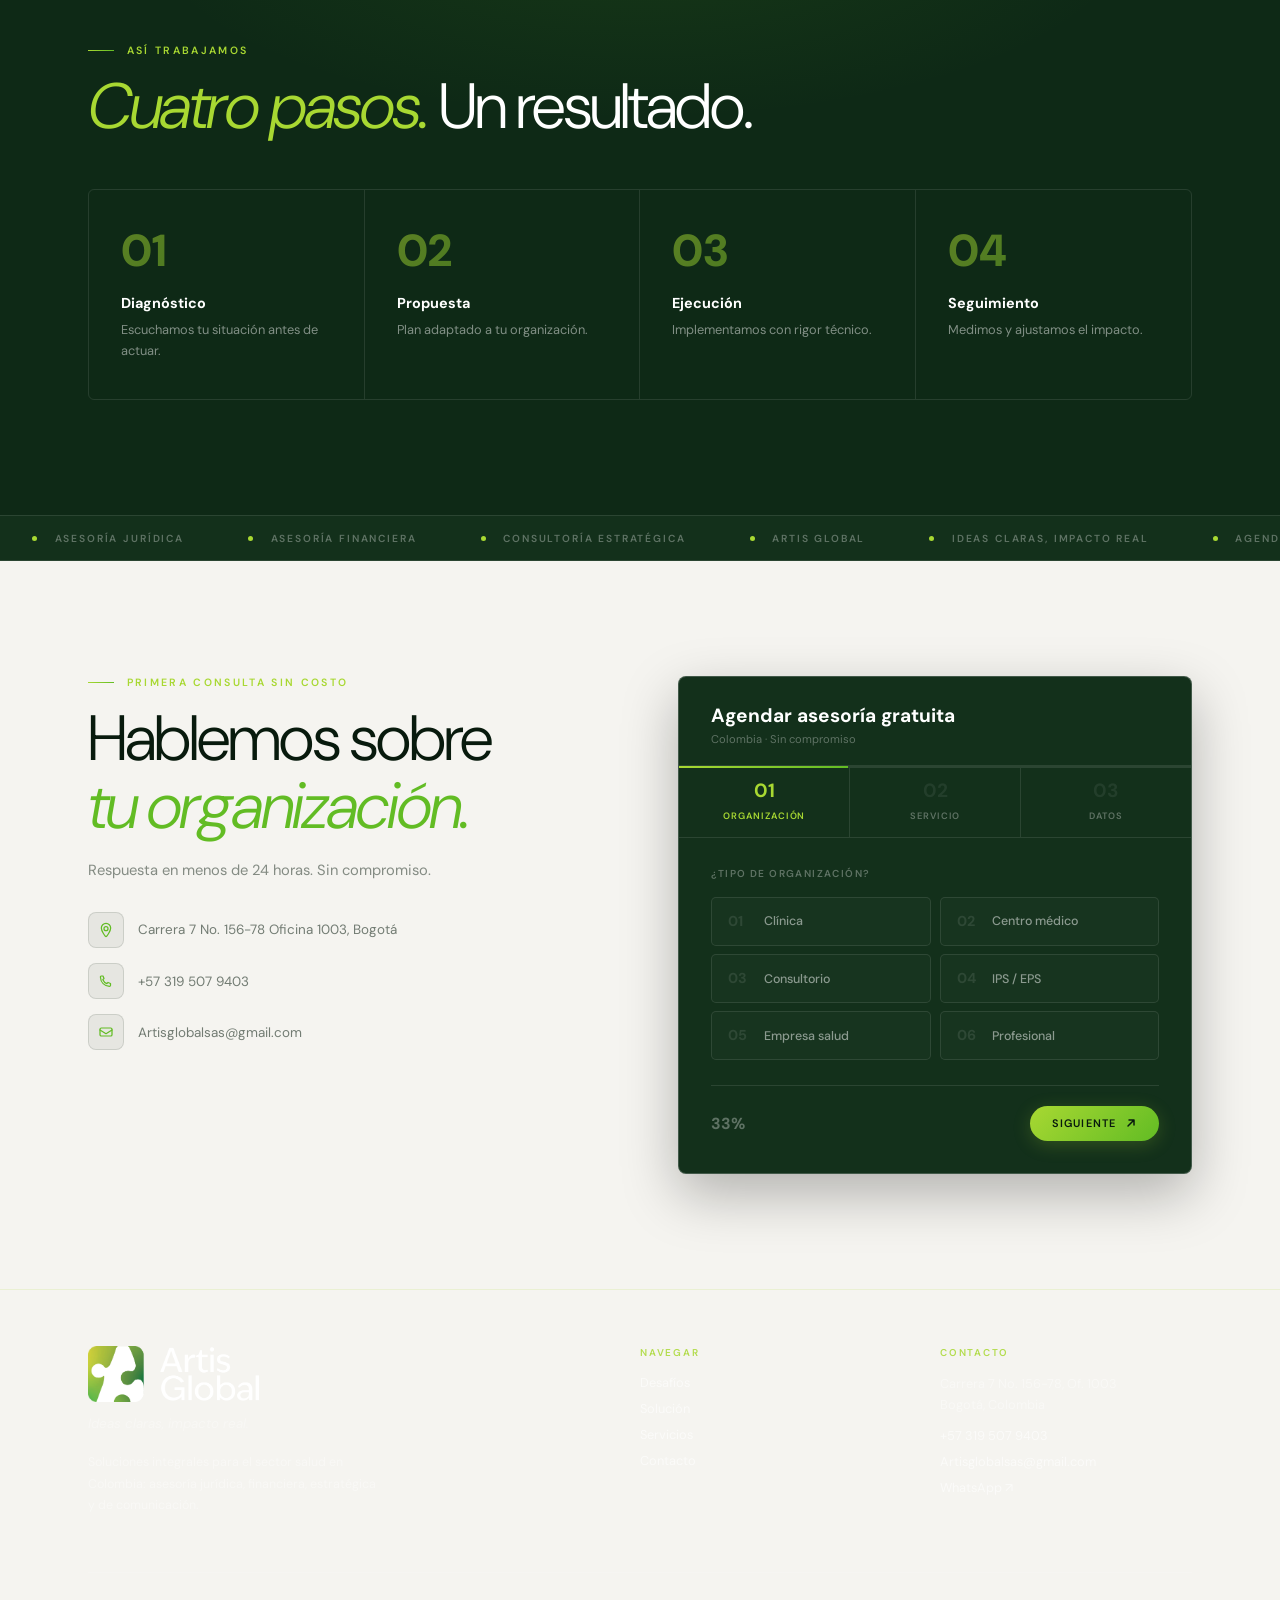
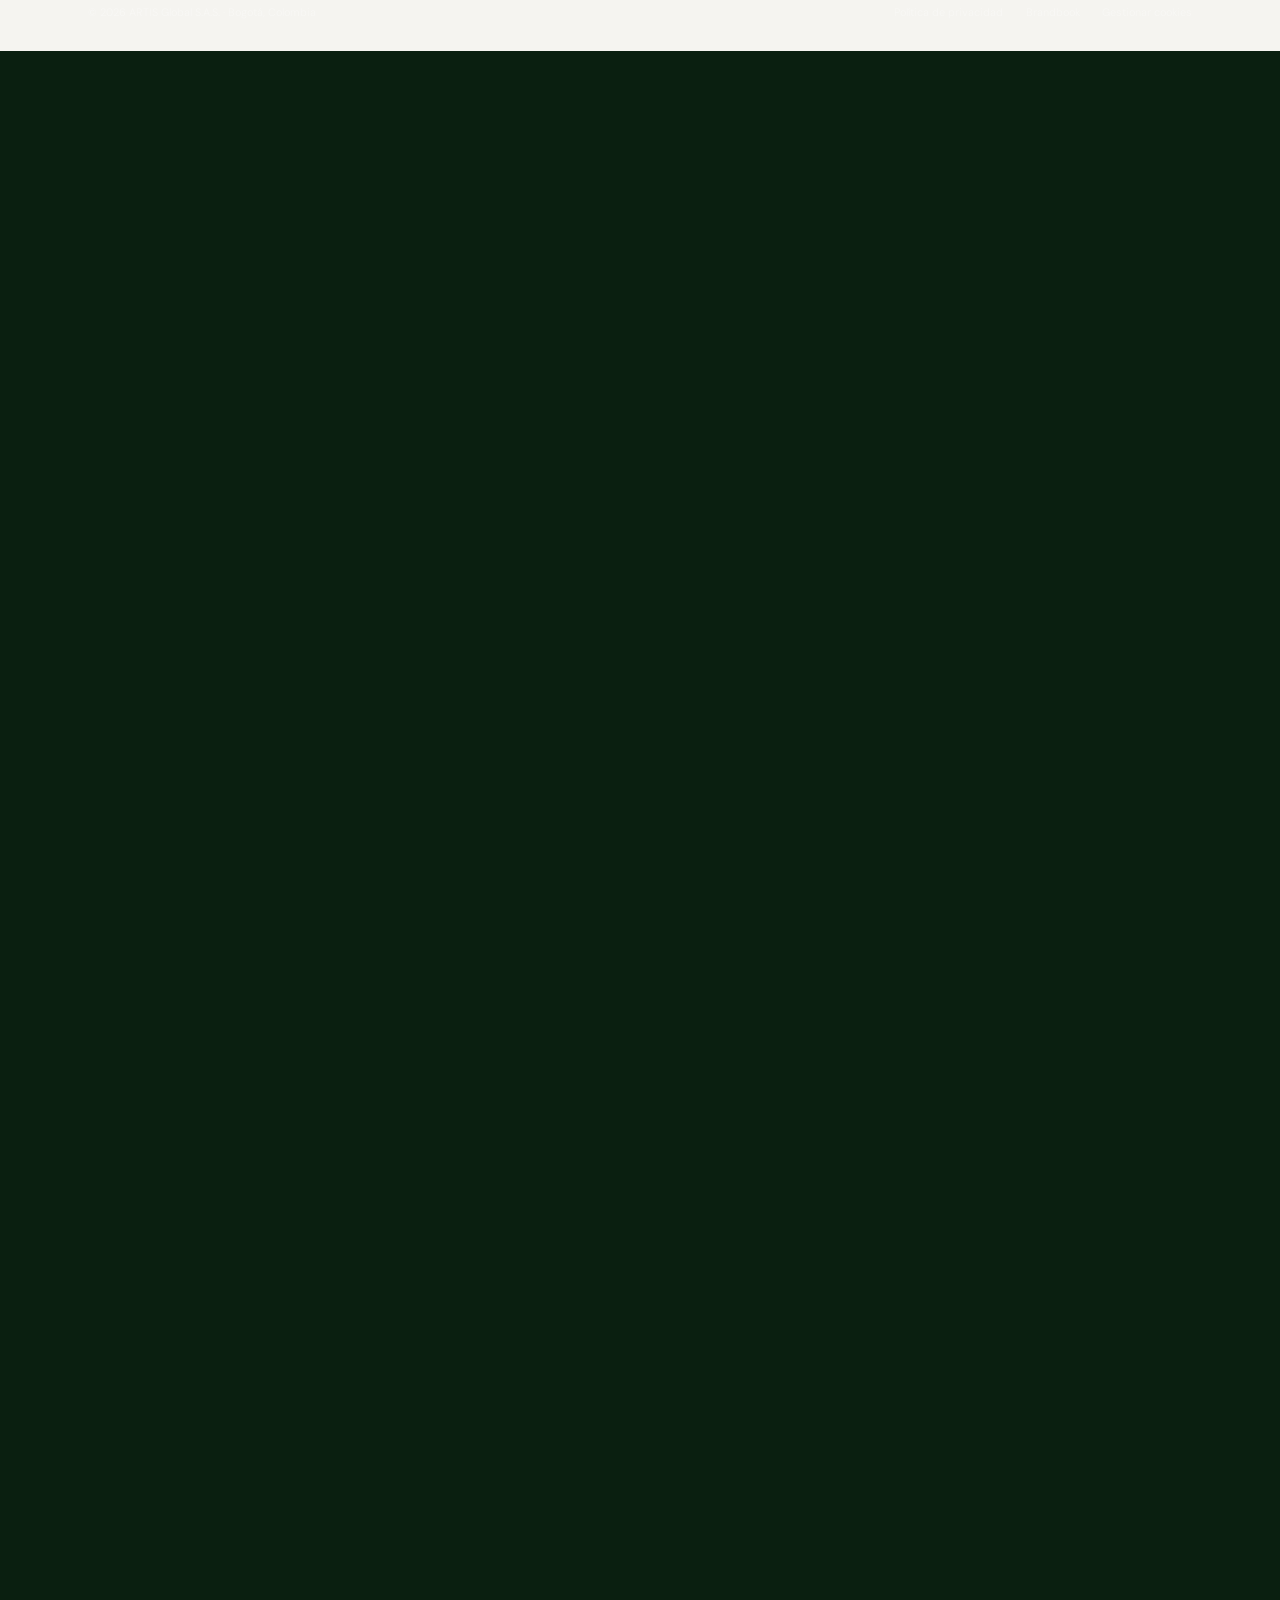
==== commit 9a922cc4: "Mejora el rendimiento y la accesibilidad del sitio - Fuentes de Google cargadas de forma asincrona (" ====
--- a/docs/index.html
+++ b/docs/index.html
@@ -71,7 +71,12 @@
   </script>
   <link rel="preconnect" href="https://fonts.googleapis.com">
   <link rel="preconnect" href="https://fonts.gstatic.com" crossorigin>
-  <link href="https://fonts.googleapis.com/css2?family=Cormorant:ital,wght@0,300;0,400;0,500;0,600;1,300;1,400;1,500&family=DM+Sans:ital,opsz,wght@0,9..40,300;0,9..40,400;0,9..40,500;1,9..40,300;1,9..40,400&display=swap" rel="stylesheet">
+  <!-- Precarga de la imagen LCP (hero) para acelerar el primer render -->
+  <link rel="preload" as="image" href="brand/hero-home.webp" type="image/webp" fetchpriority="high">
+  <!-- Fuentes cargadas de forma asíncrona para no bloquear el render -->
+  <link rel="preload" as="style" href="https://fonts.googleapis.com/css2?family=Cormorant:ital,wght@0,300;0,400;0,500;0,600;1,300;1,400;1,500&family=DM+Sans:ital,opsz,wght@0,9..40,300;0,9..40,400;0,9..40,500;1,9..40,300;1,9..40,400&display=swap">
+  <link href="https://fonts.googleapis.com/css2?family=Cormorant:ital,wght@0,300;0,400;0,500;0,600;1,300;1,400;1,500&family=DM+Sans:ital,opsz,wght@0,9..40,300;0,9..40,400;0,9..40,500;1,9..40,300;1,9..40,400&display=swap" rel="stylesheet" media="print" onload="this.media='all'">
+  <noscript><link href="https://fonts.googleapis.com/css2?family=Cormorant:ital,wght@0,300;0,400;0,500;0,600;1,300;1,400;1,500&family=DM+Sans:ital,opsz,wght@0,9..40,300;0,9..40,400;0,9..40,500;1,9..40,300;1,9..40,400&display=swap" rel="stylesheet"></noscript>
   <link rel="stylesheet" href="index.css">
 </head>
 <body>
@@ -109,7 +114,10 @@
   <!-- HERO — Hark Capital style scroll-driven -->
   <div id="hero-wrap">
     <div class="hero-sticky" id="heroSticky">
-      <img class="home-hero-photo" src="brand/hero-home.jpg" alt="Pantalla LED gigante con la marca Artis Global y fondo abstracto verde" />
+      <picture>
+        <source srcset="brand/hero-home.webp" type="image/webp">
+        <img class="home-hero-photo" src="brand/hero-home.jpg" alt="Pantalla LED gigante con la marca Artis Global y fondo abstracto verde" width="1600" height="1066" fetchpriority="high" decoding="async" />
+      </picture>
       <div class="home-hero-scrim" aria-hidden="true"></div>
       <div class="hero-bg" id="heroBg" aria-hidden="true"></div>
       <div class="hero-particles" id="heroParticles" aria-hidden="true"></div>
@@ -153,7 +161,10 @@
     <div id="desafios-wrap">
       <div class="dsc-sticky" id="dscSticky">
         <div class="dsc-bg-img" id="dscBgImg">
-          <img src="brand/desafios-salud.jpg" alt="Línea de electrocardiograma sobre fondo verde: soluciones para el sector salud en Colombia" loading="lazy">
+          <picture>
+            <source srcset="brand/desafios-salud.webp" type="image/webp">
+            <img src="brand/desafios-salud.jpg" alt="Línea de electrocardiograma sobre fondo verde: soluciones para el sector salud en Colombia" width="2560" height="1707" loading="lazy" decoding="async">
+          </picture>
         </div>
         <div class="dsc-overlay" aria-hidden="true"></div>
         <div class="dsc-cards" id="dscCards">
@@ -534,7 +545,7 @@
             <span class="ck-toggle-name">Analíticas</span>
             <span class="ck-toggle-desc">Nos ayudan a entender cómo se usa el sitio de forma anónima.</span>
           </div>
-          <button class="ck-toggle" id="ckAnalytics" role="switch" aria-checked="false" data-key="analytics">
+          <button class="ck-toggle" id="ckAnalytics" role="switch" aria-checked="false" aria-label="Activar cookies analíticas" data-key="analytics">
             <span class="ck-thumb"></span>
           </button>
         </div>
@@ -543,7 +554,7 @@
             <span class="ck-toggle-name">Marketing</span>
             <span class="ck-toggle-desc">Permiten personalizar anuncios y comunicaciones relevantes.</span>
           </div>
-          <button class="ck-toggle" id="ckMarketing" role="switch" aria-checked="false" data-key="marketing">
+          <button class="ck-toggle" id="ckMarketing" role="switch" aria-checked="false" aria-label="Activar cookies de marketing" data-key="marketing">
             <span class="ck-thumb"></span>
           </button>
         </div>
